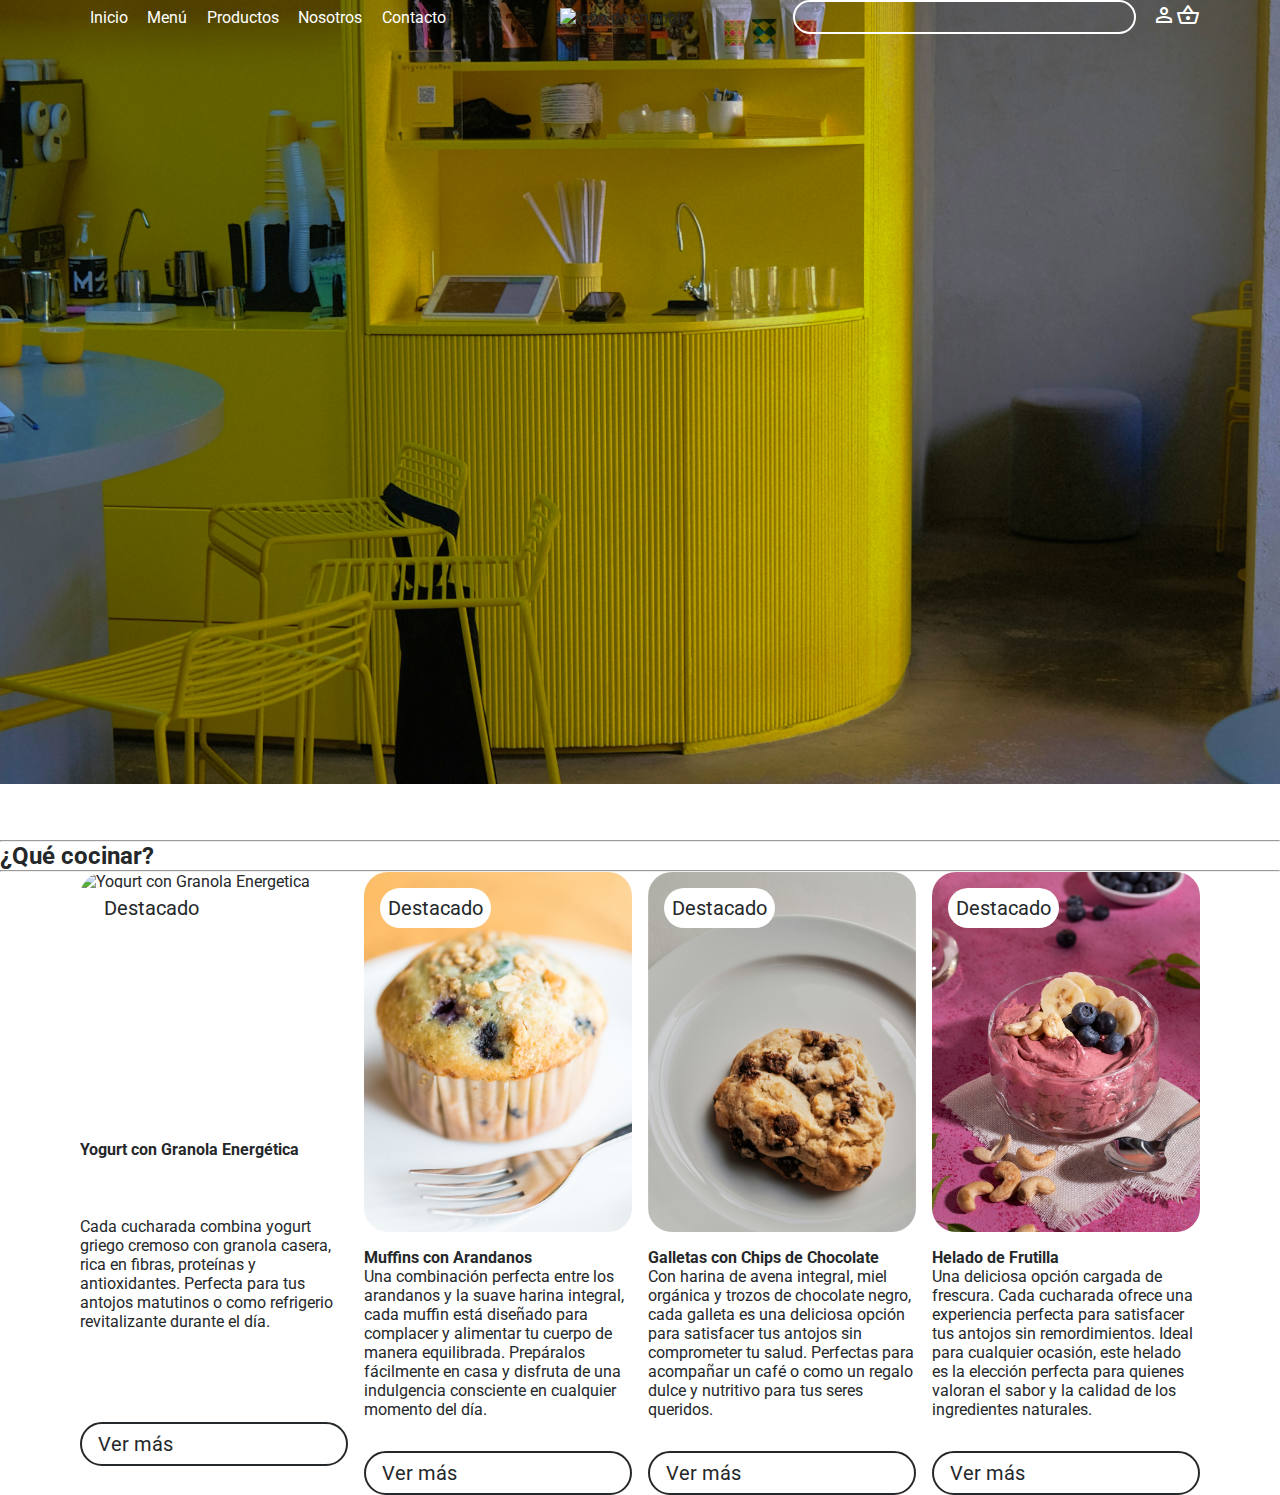
==== index.html @ 55bfe5a2 "Correcciones de ruta" ====
<!DOCTYPE html>
<html lang="en">
    <head>
        <!-- Meta Tags -->
        <meta charset="UTF-8">
        <meta name="viewport" content="width=device-width, initial-scale=1.0">
        <!-- Title -->
        <title>Crumbly</title>
        <!-- Favicon -->
        <link rel="icon" href="aseets/svg/favicon.svg" type="image/png">
        <!-- Stylesheets -->
        <!-- Main CSS -->
        <link rel="stylesheet" href="css/style.css">
        <!-- Boxicons CSS for icons -->
        <link href='https://unpkg.com/boxicons@2.1.4/css/boxicons.min.css' rel='stylesheet'>
        <!-- Google Fonts Preconnect -->
        <link rel="preconnect" href="https://fonts.gstatic.com" crossorigin>
        <!-- Google Fonts -->
        <link rel="stylesheet" href="https://fonts.googleapis.com/css2?family=Material+Symbols+Outlined:opsz,wght,FILL,GRAD@24,300,0,0">
    </head>
<body>
    <!--Contenedor Header-->
    <header class="main__header header--home">
        <div class="header__navbar nav-bar--home">
            <!-- Contenedor de la barra de navegación -->
            <nav class="nav__container header__nav--home">
                <!-- Links del Menú -->
                <ul class="header__nav-list nav-list--header">
                    <li><a href="index.html">Inicio</a></li>
                    <li><a href="html/menubebidas.html">Menú</a></li>
                    <li><a href="html/productos.html">Productos</a></li>
                    <li><a href="html/nosotros.html">Nosotros</a></li>
                    <li><a href="html/contacto.html">Contacto</a></li>
                </ul>
            </nav>
            <!-- Svg - Contenedor del Logo -->
            <div class="header___logo logo--header">
                <img src="/aseets/svg/crumblylogo-postive.svg" alt="logo de crumbly">
            </div>
            <!-- Contenedor del buscador y opciones de usuario -->
            <section class="header__search search--home">
                <!-- Campo de búsqueda -->
                <div class="search-container">
                    <input type="text">
                </div>
                <!-- Contenedor del carrito de compras y perfil de usuario -->
                <div class="header__user-items">
                    <!-- Icono del perfil de usuario -->
                    <div class="header__user-icon">
                        <a href="#"><span class="material-symbols-outlined home">person</span></a>
                    </div>
                    <!-- Icono del carrito de compras -->
                    <div class="header__user-icon">
                        <a href="#"><span class="material-symbols-outlined home">shopping_basket</span></a>
                    </div>
                </div>
            </section>
        </div>
    </header>
    <!-------------------------------------------------------------------------------------------------------->
    <!-- Contenedor Main-->
   
    <main class="section-main">
         <!------------------------Tarjetas de Recetas----------------------->
        <!------------------------Titulo----------------------->
        <div class="title-container-third">
            <hr>
            <h2>¿Qué cocinar?</h2>
            <hr>
        </div>
         <!------------------------Titulo----------------------->
         <section class="content__container area-container-card">
            <!------------------------------Primer Tarjeta------------------------------>
            <div class="card-container">
                <!--Contenedor Imagen y contenido-->
                 <!--Imagen-->
                <div class="card-container__item">
                    <div class="card-item__image">
                        <img src="aseets/imagenes/recipes/cereals-yogurt.png" alt="Yogurt con Granola Energetica" class="card-item__img" >
                        <span class="card-item__label">Destacado</span>
                    </div>
                    <!--Contenido--> 
                    <div class="card-item__content">
                        <h4 class="card-item__title">Yogurt con Granola Energética</h4>
                        <p class="card-item__description">
                            Cada cucharada combina yogurt griego cremoso con granola casera, rica en fibras, proteínas y antioxidantes. Perfecta para tus antojos matutinos o como refrigerio revitalizante durante el día.
                        </p>
                        <!--Boton-->
                        <div class="card-item__button container__button">
                            <a href="#" class="btn btn-secondary">Ver más</a>
                        </div>
                    </div>
                </div>
                <!------------------------------Segunda Tarjeta------------------------------>
                <div class="card-container__item">
                    <!--Contenedor Imagen y contenido-->
                    <!--Imagen-->
                    <div class="card-item__image">
                        <img src="aseets/imagenes/recipes/Blueberry-muffin.png" alt="Muffins de arandanos" class="card-item__img">
                        <span class="card-item__label">Destacado</span>
                    </div>
                    <!--Contenido--> 
                    <div class="card-item__content">
                        <h4 class="card-item__title">Muffins con Arandanos</h4>
                        <p class="card-item__description">
                            Una combinación perfecta entre los arandanos y la suave harina integral, cada muffin está diseñado para complacer y alimentar tu cuerpo de manera equilibrada. Prepáralos fácilmente en casa y disfruta de una indulgencia consciente en cualquier momento del día.
                        </p>
                        <!--Boton-->
                        <div class="card-item__button container__button">
                            <a href="#" class="btn btn-secondary">Ver más</a>
                        </div>
                    </div>
                </div>
                <!------------------------------Tercer Tarjeta------------------------------>
                <div class="card-container__item">
                    <!--Contenedor Imagen y contenido-->
                    <!--Imagen-->
                    <div class="card-item__image">
                        <img src="aseets/imagenes/recipes/cookie.png" alt="Galletas con Chips de Chocolate" class="card-item__img">
                        <span class="card-item__label">Destacado</span>
                    </div>
                    <div class="card-item__content">
                        <h4 class="card-item__title">Galletas con Chips de Chocolate</h4>
                        <p class="card-item__description">
                            Con harina de avena integral, miel orgánica y trozos de chocolate negro, cada galleta es una deliciosa opción para satisfacer tus antojos sin comprometer tu salud. Perfectas para acompañar un café o como un regalo dulce y nutritivo para tus seres queridos.
                        </p>
                        <!--Boton-->
                        <div class="card-item__button container__button">
                            <a href="#" class="btn btn-secondary">Ver más</a>
                        </div>
                    </div>
                </div>
                <!------------------------------Cuarta Tarjeta------------------------------>
                <div class="card-container__item">
                    <!--Contenedor Imagen y contenido-->
                    <!--Imagen-->
                    <div class="card-item__image">
                        <img src="aseets/imagenes/recipes/ice-cream-blueberries.png" alt="Helado de frutos Rojos" class="card-item__img">
                        <span class="card-item__label">Destacado</span>
                    </div>
                    <div class="card-item__content">
                        <h4 class="card-item__title">Helado de Frutilla</h4>
                        <p class="card-item__description">
                            Una deliciosa opción cargada de frescura. Cada cucharada ofrece una experiencia perfecta para satisfacer tus antojos sin remordimientos. Ideal para cualquier ocasión, este helado es la elección perfecta para quienes valoran el sabor y la calidad de los ingredientes naturales.
                        </p>
                        <!--Boton-->
                        <div class="card-item__button container__button">
                            <a href="#" class="btn btn-secondary">Ver más</a>
                        </div>
                    </div>
                </div>
            </div>
        </section>
    </main>
</body>
</html>
---- css/style.css ----
@charset "UTF-8";
/*Importacion de variables*/
/*-------------------Variables-------------*/
/*---Colores---*/
/* Gris claro */
/* Gris oscuro */
/*Tipografias*/
/*---Font Family---*/
@import url("https://fonts.googleapis.com/css2?family=Orelega+One&family=Roboto:ital,wght@0,100;0,300;0,400;0,500;0,700;0,900;1,100;1,300;1,400;1,500;1,700;1,900&display=swap");
/*Tamaño de fuentes*/
/*Font Size*/
/*Reset basico*/
@import url("https://fonts.googleapis.com/css2?family=Orelega+One&family=Roboto:ital,wght@0,100;0,300;0,400;0,500;0,700;0,900;1,100;1,300;1,400;1,500;1,700;1,900&display=swap");
@import url("https://fonts.googleapis.com/css2?family=Orelega+One&family=Roboto:ital,wght@0,100;0,300;0,400;0,500;0,700;0,900;1,100;1,300;1,400;1,500;1,700;1,900&display=swap");
@import url("https://fonts.googleapis.com/css2?family=Orelega+One&family=Roboto:ital,wght@0,100;0,300;0,400;0,500;0,700;0,900;1,100;1,300;1,400;1,500;1,700;1,900&display=swap");
* {
  margin: 0px;
  padding: 0px;
  color: #25282A;
  font-family: "Roboto", sans-serif;
}

a {
  text-decoration: none;
}

/*-------------------Variables-------------*/
/*---Colores---*/
/* Gris claro */
/* Gris oscuro */
/*Tipografias*/
/*---Font Family---*/
/*Tamaño de fuentes*/
/*Font Size*/
/*-------------------Variables-------------*/
/*---Colores---*/
/* Gris claro */
/* Gris oscuro */
/*Tipografias*/
/*---Font Family---*/
/*Tamaño de fuentes*/
/*Font Size*/
/*Contenedor Header estándar*/
.main__header {
  display: flex;
  align-items: flex-start;
  justify-content: space-between;
  box-sizing: border-box;
  overflow: hidden;
  width: 100%;
  padding: 0 80px;
  /*Barra de navegación*/
}
.main__header .header__navbar {
  display: flex;
  justify-content: space-between;
  width: 100%;
  align-items: center;
}
.main__header .header__navbar .nav__container {
  display: flex;
  flex-grow: 1;
  /*Links del Menú */
}
.main__header .header__navbar .nav__container .header__nav-list {
  display: flex;
  flex-direction: row;
  flex-grow: 1;
  justify-content: space-between;
  /*lista desordenada*/
}
.main__header .header__navbar .nav__container .header__nav-list li {
  list-style: none;
  flex-grow: 1;
  text-align: center;
  /*links*/
}
.main__header .header__navbar .nav__container .header__nav-list li a {
  width: 100%;
}
.main__header .header___logo {
  display: flex;
  justify-content: center;
  flex-grow: 1;
  width: 240px;
}
.main__header .header__search {
  display: flex;
  flex-direction: row;
  align-items: center;
  flex-grow: 1;
  gap: 16px;
}
.main__header .header__search .search-container {
  display: flex;
  flex-grow: 1;
}
.main__header .header__search .search-container input {
  width: 100%;
  height: 34px;
  border: 2px solid #25282A;
  background-color: transparent;
  border-radius: 100px;
  padding: 0 32px;
  box-sizing: border-box;
}
.main__header .header__search .header__user-items {
  display: flex;
  flex-direction: row;
}

.header--home {
  background-image: url(../../aseets/imagenes/home/background.png);
  flex-direction: column;
  justify-content: flex-start;
  background-size: cover;
  background-position: center;
  height: 784px;
  margin-bottom: 56px;
}
.header--home .nav-bar--home .nav-list--header a {
  color: #fff;
}
.header--home .header__search .search-container input {
  border: 2px solid #fff;
}
.header--home .header__search .header__user-items span {
  color: #fff;
}

.main___container {
  display: flex;
  flex-direction: column;
  gap: 56px;
}

.content__container {
  padding: 0 80px;
  display: flex;
  flex-direction: column;
  gap: 32px;
}

.title__container .title__text {
  font-family: "Orelega One", serif;
  font-size: 4.5rem;
  font-weight: 400;
  letter-spacing: -2px;
  text-align: center;
  line-height: 90%;
  margin-top: 56px;
}

.info__container {
  display: flex;
  flex-direction: row;
  justify-content: space-between;
  gap: 24px;
}
.info__container .item__container {
  flex: 1;
  max-width: 50%;
}
.info__container .item__container--primary img {
  width: 100%;
  height: 504px;
  border-radius: 32px;
  object-fit: cover;
}
.info__container .item__container--secondary {
  display: flex;
  flex-direction: column;
  justify-content: start;
  gap: 32px;
  padding-top: 32px;
}
.info__container .item__container--secondary p {
  line-height: 150%;
}

.grid--container {
  display: grid;
  grid-template-columns: repeat(3, 1fr);
  gap: 16px;
}
.grid--container .grid-container__item, .grid--container .grid-container__item .grid-container__image {
  width: 100%;
  height: 340px;
}
.grid--container .grid-container__item .grid-container__image {
  object-fit: cover;
  border-radius: 32px;
}

/*-------------------Variables-------------*/
/*---Colores---*/
/* Gris claro */
/* Gris oscuro */
/*Tipografias*/
/*---Font Family---*/
/*Tamaño de fuentes*/
/*Font Size*/
/*Contenedor Header*/
.banner__container {
  display: inline;
  width: 100%;
  background-color: #fff;
  padding: 24px 0;
  overflow: hidden;
  white-space: nowrap;
  margin-top: 32px;
}
.banner__container .text {
  display: inline-block;
  animation: scroll-text 10s linear infinite;
  text-transform: uppercase;
}
@keyframes scroll-text {
  0% {
    transform: translateX(0%);
  }
  100% {
    transform: translateX(-100%);
  }
}

.area-container-card {
  display: flex;
  flex-direction: column;
}
.area-container-card .card-container {
  display: flex;
  width: 100%;
  justify-content: space-between;
  gap: 16px;
  width: 100%;
  overflow: hidden;
  box-sizing: content-box;
}
.area-container-card .card-container .card-container__item {
  display: flex;
  flex-direction: column;
  flex: 1;
  justify-content: space-between;
  gap: 16px;
  width: 100%;
  height: auto;
  overflow: hidden;
}
.area-container-card .card-container .card-container__item .card-item__image {
  position: relative;
  display: flex;
  height: 360px;
}
.area-container-card .card-container .card-container__item .card-item__image .card-item__img {
  border-radius: 24px;
  width: 100%;
  height: 100%;
  object-fit: cover;
  display: block;
}
.area-container-card .card-container .card-container__item .card-item__image .card-item__label {
  position: absolute;
  top: 16px;
  left: 16px;
  background-color: #fff;
  color: #25282A;
  padding: 8px;
  border-radius: 50px;
  font-size: 1.25rem;
  font-weight: 400;
}
.area-container-card .card-container .card-container__item .card-item__content {
  display: flex;
  flex-direction: column;
  justify-content: space-around;
  overflow: hidden;
  width: 100%;
  height: 100%;
}

.container__button {
  display: flex;
  flex-direction: column;
  justify-content: start;
  gap: 32px;
  padding-top: 32px;
}
.container__button .btn {
  display: inline-flex;
  width: auto;
  align-items: center;
  justify-content: space-between;
  box-sizing: border-box;
  padding: 8px 16px;
  background-color: transparent;
  border: 2px solid #25282A;
  border-radius: 50px;
  font-size: 1.25rem;
  cursor: pointer;
  text-align: center;
}

/*# sourceMappingURL=style.css.map */
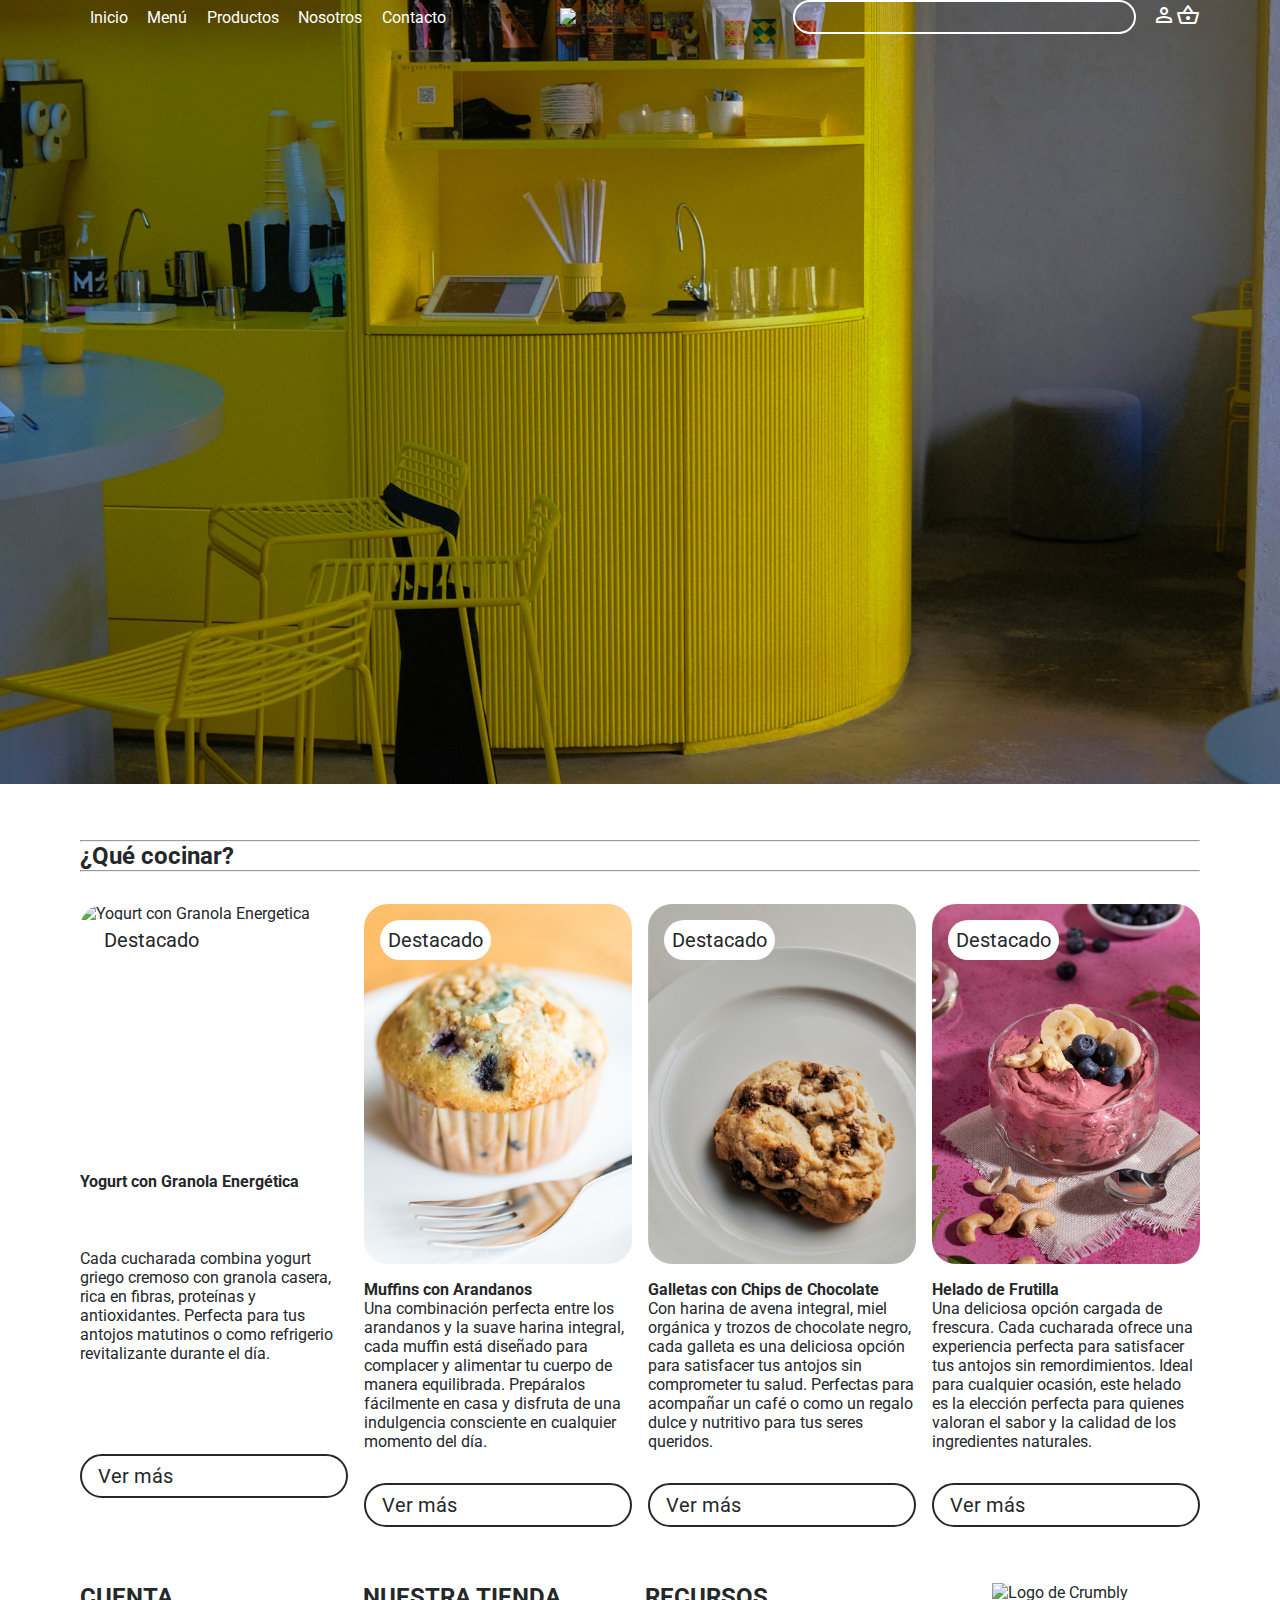
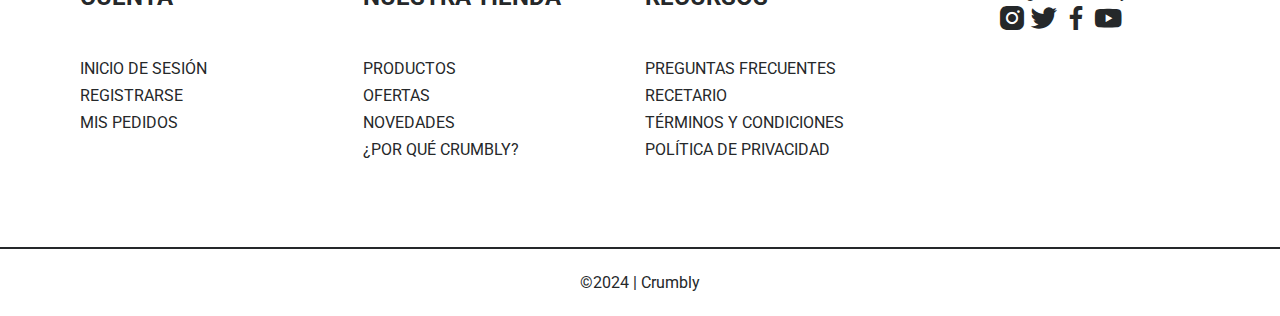
==== commit a99fd35b: "Se integro el footer y header en los archivos html" ====
--- a/index.html
+++ b/index.html
@@ -58,18 +58,16 @@
         </div>
     </header>
     <!-------------------------------------------------------------------------------------------------------->
-    <!-- Contenedor Main-->
-   
-    <main class="section-main">
+    <!-------------------------- Contenedor Main------------------------>
+    <main class="main___container">
          <!------------------------Tarjetas de Recetas----------------------->
-        <!------------------------Titulo----------------------->
-        <div class="title-container-third">
+         <section class="content__container area-container-card">
+            <!---Titulo---->
+        <div class="title__container">
             <hr>
             <h2>¿Qué cocinar?</h2>
             <hr>
         </div>
-         <!------------------------Titulo----------------------->
-         <section class="content__container area-container-card">
             <!------------------------------Primer Tarjeta------------------------------>
             <div class="card-container">
                 <!--Contenedor Imagen y contenido-->
@@ -152,5 +150,64 @@
             </div>
         </section>
     </main>
+    <!-------------------------------------------------------------------------------------------------------->
+    <!-------------------------- Contenedor Footer------------------------>
+    <footer class="footer">
+        <!-- Sección Primaria del Footer -->
+        <div class="footer__primary">
+            <!-- Enlaces del Footer -->
+            <div class="footer__links">
+                <!-- Enlaces de la Cuenta -->
+                <div class="footer__link-item">
+                    <h3 class="footer__title">Cuenta</h3>
+                    <ul class="footer__list">
+                        <li class="footer__list-item"><a class="footer__link" href="#">Inicio de sesión</a></li>
+                        <li class="footer__list-item"><a class="footer__link" href="#">Registrarse</a></li>
+                        <li class="footer__list-item"><a class="footer__link" href="#">Mis pedidos</a></li>
+                    </ul>
+                </div>
+                <!-- Enlaces de Nuestra Tienda -->
+                <div class="footer__link-item">
+                    <h3 class="footer__title">Nuestra tienda</h3>
+                    <ul class="footer__list">
+                        <li class="footer__list-item"><a class="footer__link" href="#">Productos</a></li>
+                        <li class="footer__list-item"><a class="footer__link" href="#">Ofertas</a></li>
+                        <li class="footer__list-item"><a class="footer__link" href="#">Novedades</a></li>
+                        <li class="footer__list-item"><a class="footer__link" href="#">¿Por qué Crumbly?</a></li>
+                    </ul>
+                </div>
+                <!-- Enlaces de Recursos -->
+                <div class="footer__link-item">
+                    <h3 class="footer__title">Recursos</h3>
+                    <ul class="footer__list">
+                        <li class="footer__list-item"><a class="footer__link" href="#">Preguntas frecuentes</a></li>
+                        <li class="footer__list-item"><a class="footer__link" href="#">Recetario</a></li>
+                        <li class="footer__list-item"><a class="footer__link" href="#">Términos y Condiciones</a></li>
+                        <li class="footer__list-item"><a class="footer__link" href="#">Política de privacidad</a></li>
+                    </ul>
+                </div>
+            </div>
+            <!-- Redes Sociales del Footer -->
+            <div class="footer__social">
+                <!-- Logo del Footer -->
+                <div class="footer__logo">
+                    <img src="aseets/svg/crumblylogo.svg" alt="Logo de Crumbly">
+                </div>
+                <!-- Iconos de Redes Sociales -->
+                <div class="footer__social-items">
+                    <ul class="footer__social-list">
+                        <li class="footer__social-list-item"><a class="footer__social-link" href="#"><i class='bx bxl-instagram-alt'></i></a></li>
+                        <li class="footer__social-list-item"><a class="footer__social-link" href="#"><i class='bx bxl-twitter'></i></a></li>
+                        <li class="footer__social-list-item"><a class="footer__social-link" href="#"><i class='bx bxl-facebook'></i></a></li>
+                        <li class="footer__social-list-item"><a class="footer__social-link" href="#"><i class='bx bxl-youtube'></i></a></li>
+                    </ul>
+                </div>
+            </div>
+        </div>
+        <!-- Sección Secundaria del Footer -->
+        <div class="footer__secondary">
+            <p>©2024 | Crumbly</p>
+        </div>
+    </footer>
 </body>
 </html>--- a/css/style.css
+++ b/css/style.css
@@ -110,7 +110,7 @@
 }
 
 .header--home {
-  background-image: url(../../aseets/imagenes/home/background.png);
+  background-image: url(../aseets/imagenes/home/background.png);
   flex-direction: column;
   justify-content: flex-start;
   background-size: cover;
@@ -190,6 +190,67 @@
 .grid--container .grid-container__item .grid-container__image {
   object-fit: cover;
   border-radius: 32px;
+}
+
+.footer {
+  display: flex;
+  flex-direction: column;
+  padding-top: 56px;
+  width: 100%;
+}
+.footer .footer__primary {
+  display: flex;
+  padding: 0 80px;
+  justify-content: space-between;
+  height: 100%;
+  margin-bottom: 80px;
+}
+.footer .footer__primary .footer__links {
+  display: flex;
+  justify-content: space-between;
+  gap: 8px;
+  width: 75%;
+  text-transform: uppercase;
+}
+.footer .footer__primary .footer__links .footer__link-item {
+  width: 100%;
+}
+.footer .footer__primary .footer__links .footer__link-item .footer__title {
+  text-transform: uppercase;
+  font-size: 1.5rem;
+  margin-bottom: 48px;
+}
+.footer .footer__primary .footer__links .footer__link-item .footer__list .footer__list-item {
+  margin: 8px 0;
+  list-style: none;
+  width: 100%;
+}
+.footer .footer__primary .footer__links .footer__link-item .footer__list .footer__list-item .footer__link {
+  width: 100%;
+}
+.footer .footer__primary .footer__social {
+  display: flex;
+  flex-direction: column;
+  align-items: center;
+  width: 25%;
+}
+.footer .footer__primary .footer__social .footer__social-items .footer__social-list {
+  display: flex;
+}
+.footer .footer__primary .footer__social .footer__social-items .footer__social-list .footer__social-list-item {
+  list-style: none;
+  width: 100%;
+}
+.footer .footer__primary .footer__social .footer__social-items .footer__social-list .footer__social-list-item .footer__social-link {
+  width: 100%;
+}
+.footer .footer__primary .footer__social .footer__social-items .footer__social-list .footer__social-list-item i {
+  font-size: 32px;
+}
+.footer .footer__secondary {
+  text-align: center;
+  border-top: 2px solid #25282A;
+  padding: 24px 0;
 }
 
 /*-------------------Variables-------------*/
@@ -279,6 +340,60 @@
   height: 100%;
 }
 
+.wrap__container {
+  display: flex;
+  flex-wrap: wrap;
+  justify-content: space-between;
+  gap: 16px;
+  overflow: hidden;
+  box-sizing: content-box;
+}
+.wrap__container .item__wrap {
+  display: flex;
+  flex-direction: column;
+  flex: 1;
+  justify-content: space-between;
+  gap: 16px;
+  width: 100%;
+  height: auto;
+  overflow: hidden;
+}
+.wrap__container .item__wrap .wrap-item__image {
+  position: relative;
+  display: inline-block;
+  height: 360px;
+}
+.wrap__container .item__wrap .wrap-item__image .wrap-item__img {
+  width: 100%;
+  height: 100%;
+  border-radius: 32px;
+  object-fit: cover;
+}
+.wrap__container .item__wrap .wrap-item__content {
+  display: flex;
+  flex-direction: column;
+  justify-content: flex-end;
+  box-sizing: border-box;
+  position: absolute;
+  width: 100%;
+  height: 100%;
+  padding: 32px;
+  border-radius: 24px;
+  top: 0;
+  left: 0;
+  background: linear-gradient(to top, rgba(10, 10, 10, 0.973), rgba(102, 102, 102, 0));
+}
+.wrap__container .item__wrap .wrap-item__content .wrap-item__title {
+  color: #fff;
+  font-size: 1.25rem;
+}
+.wrap__container .item__wrap .wrap-item__content .wrap-item__description {
+  margin-top: 16px;
+  font-size: 0.875rem;
+  color: #fff;
+  line-height: 120%;
+}
+
 .container__button {
   display: flex;
   flex-direction: column;
@@ -301,4 +416,9 @@
   text-align: center;
 }
 
+.title-container__secondary h2 {
+  font-size: 4rem;
+  text-align: center;
+}
+
 /*# sourceMappingURL=style.css.map */
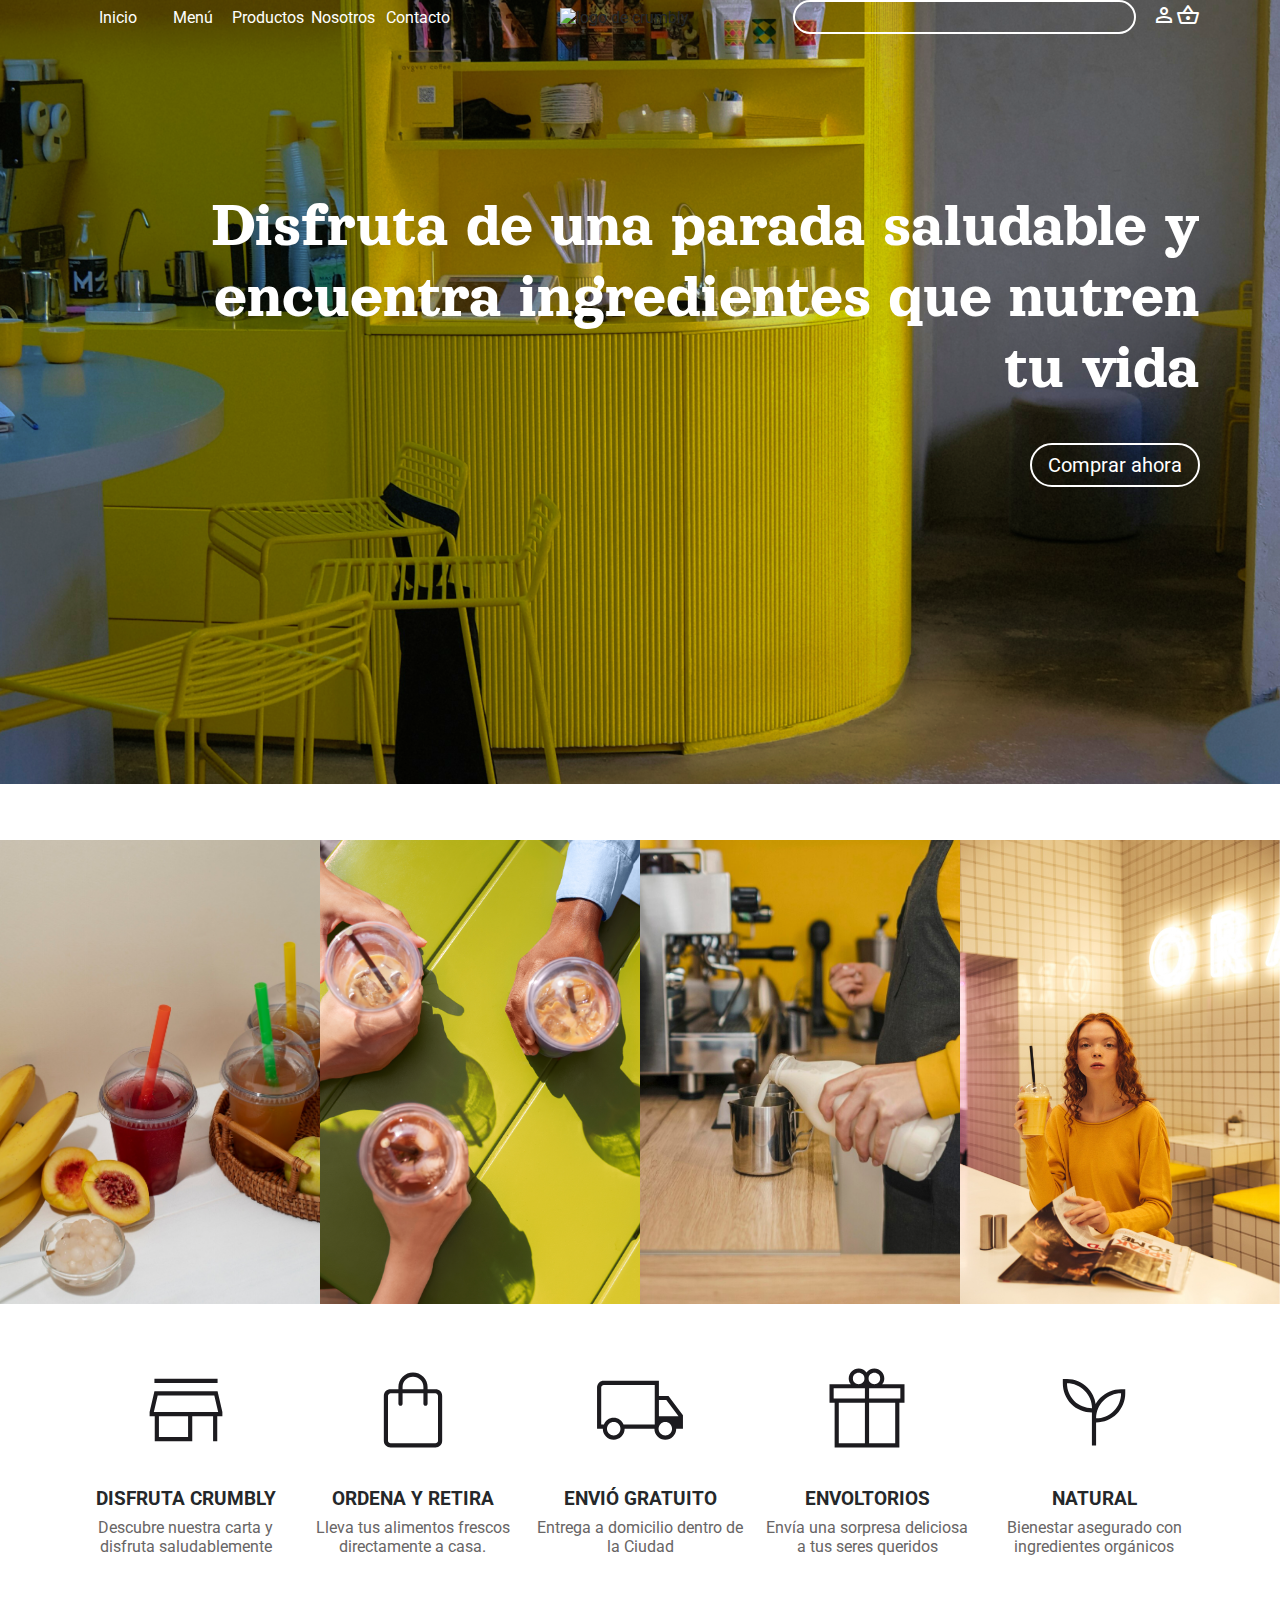
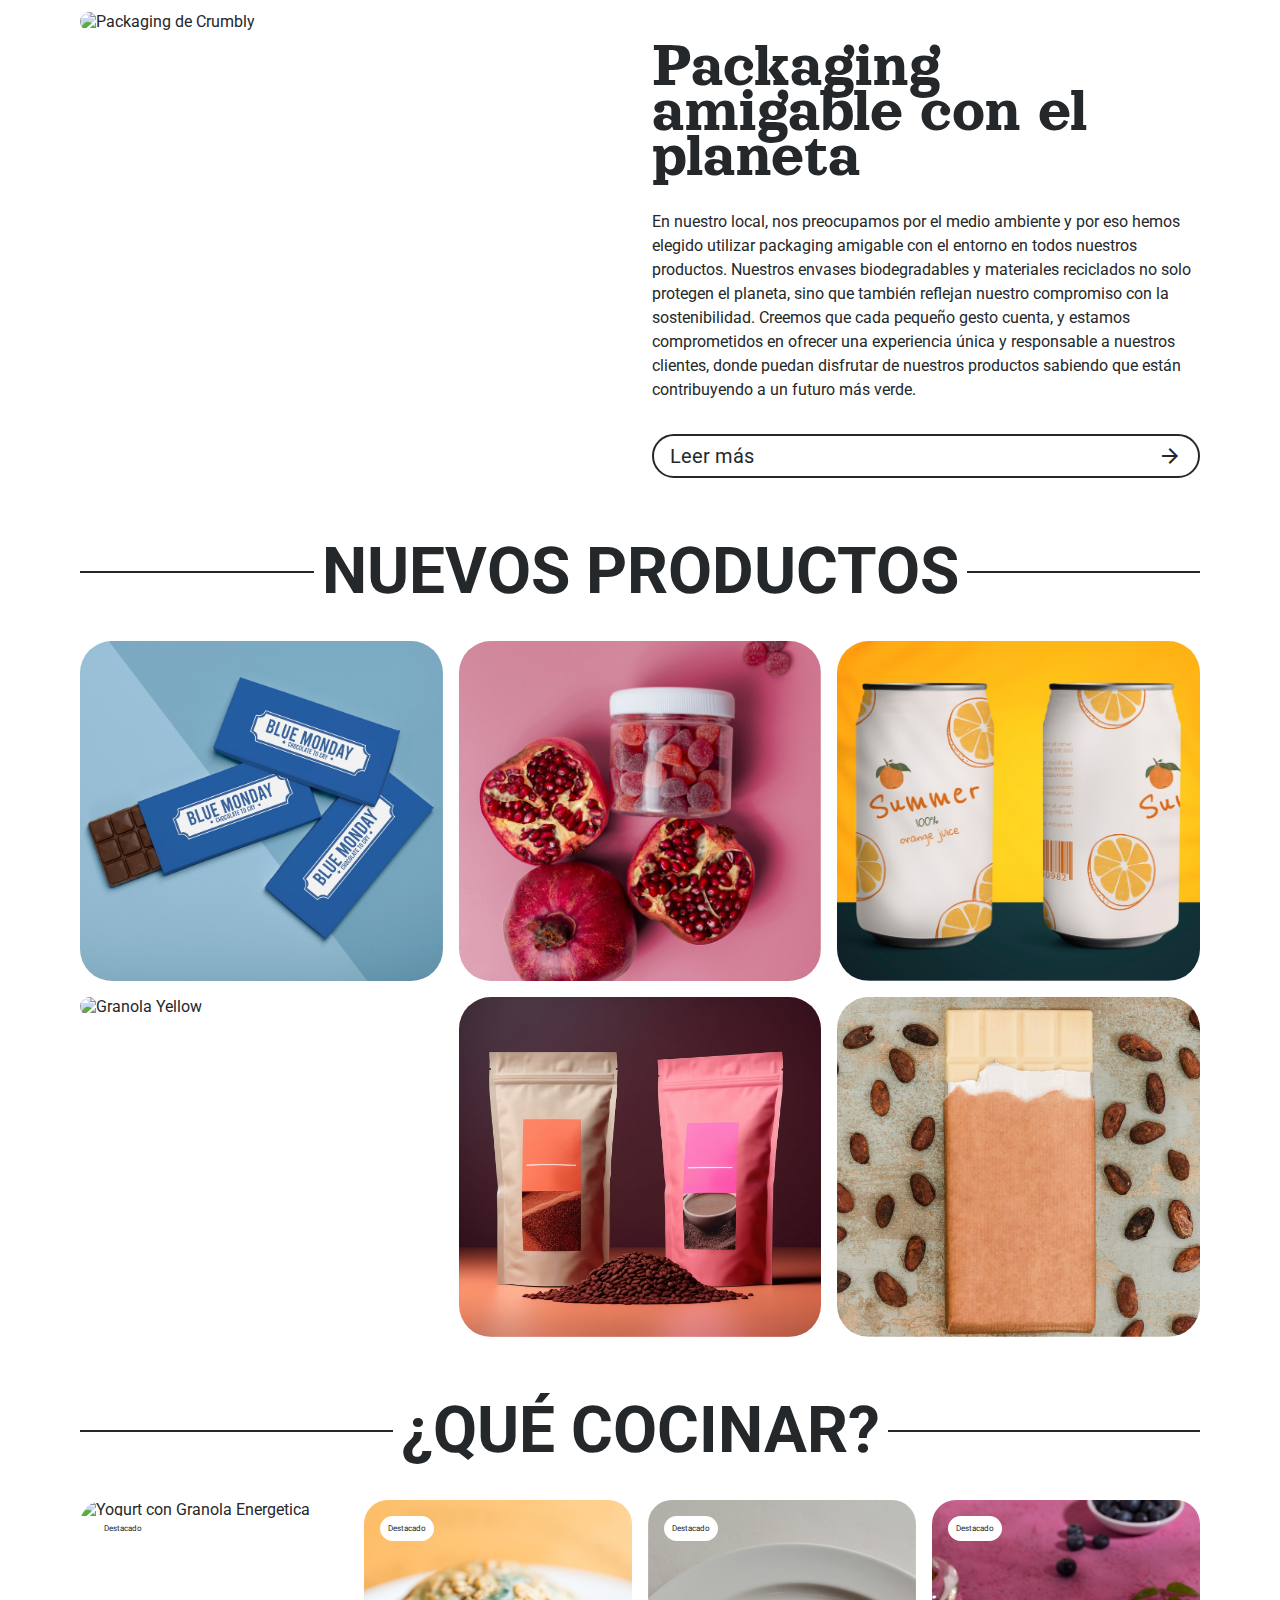
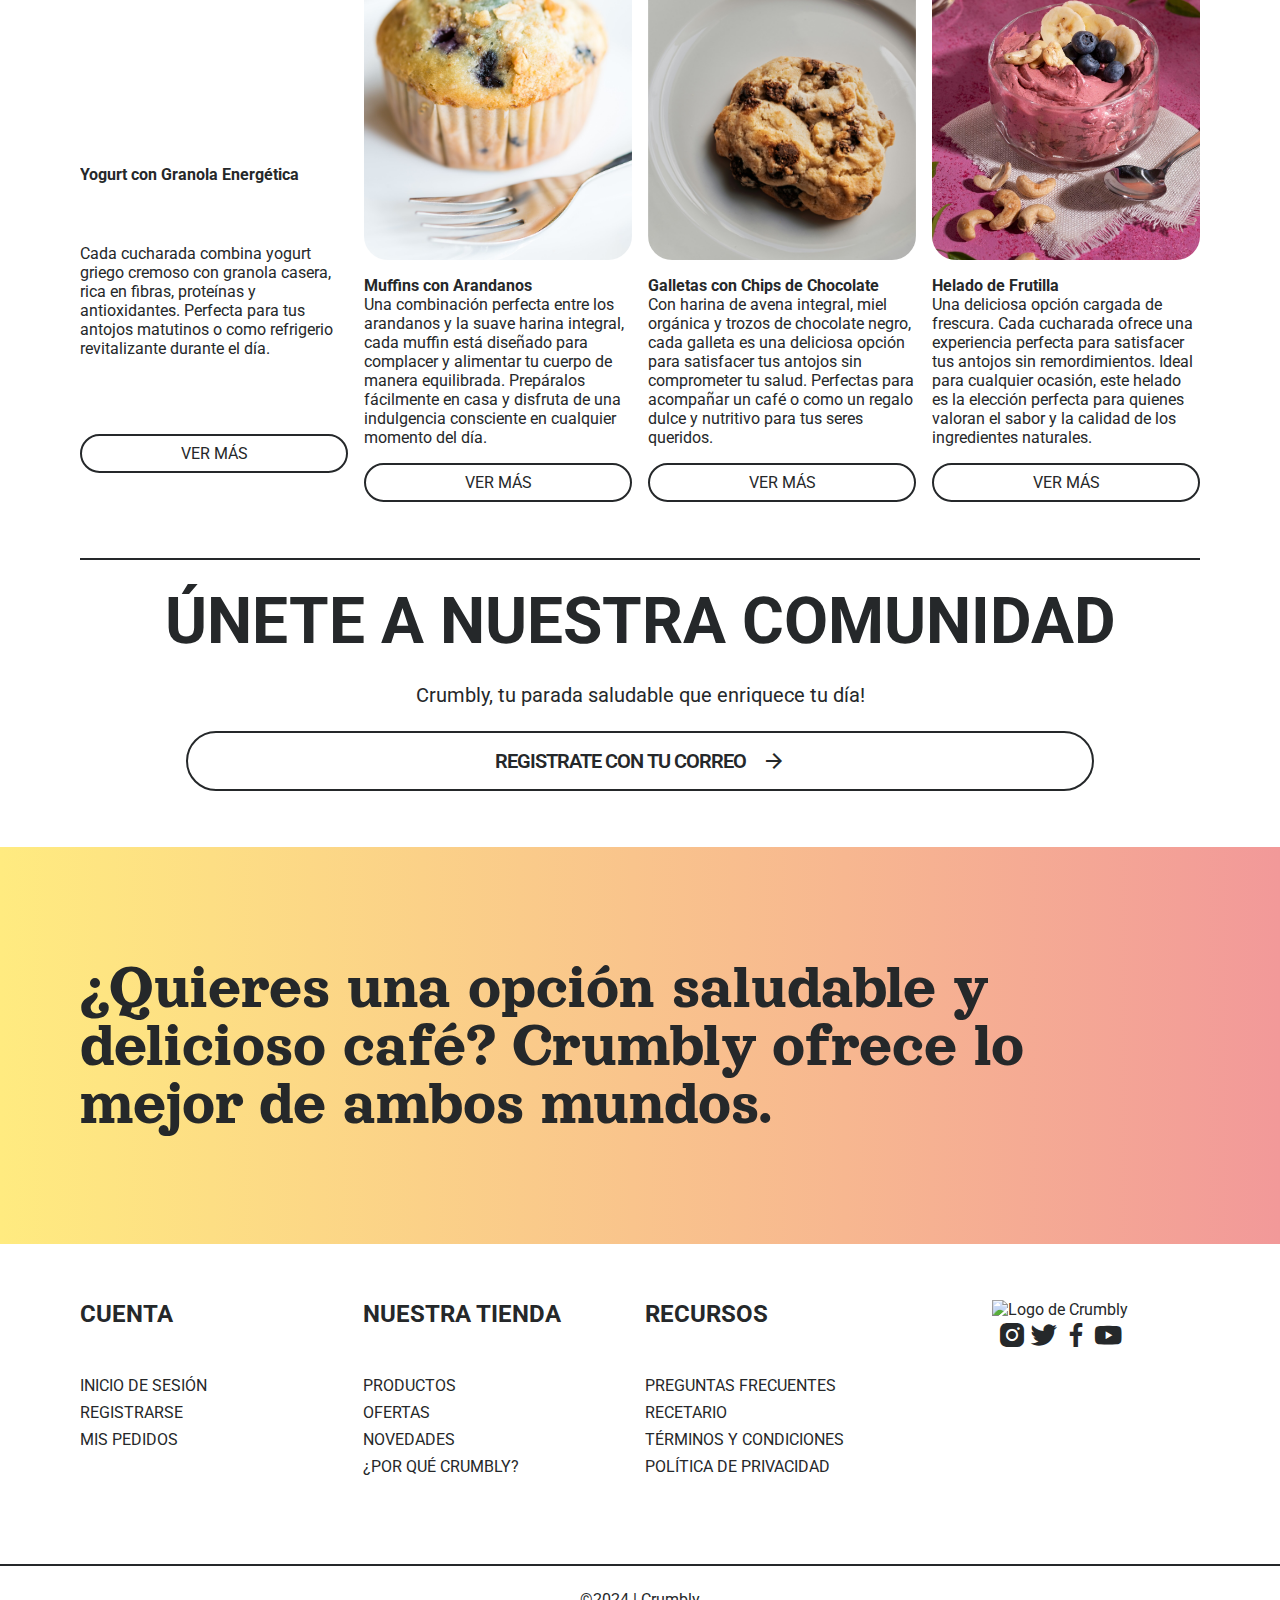
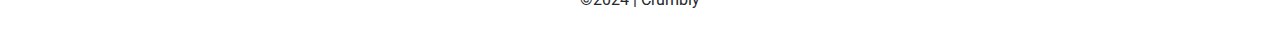
==== commit 886a1759: "Se crearon modificaciones en los archivos .html y se añadieron los archivos _register, _container-in" ====
--- a/index.html
+++ b/index.html
@@ -19,22 +19,23 @@
         <link rel="stylesheet" href="https://fonts.googleapis.com/css2?family=Material+Symbols+Outlined:opsz,wght,FILL,GRAD@24,300,0,0">
     </head>
 <body>
+    
     <!--Contenedor Header-->
     <header class="main__header header--home">
         <div class="header__navbar nav-bar--home">
             <!-- Contenedor de la barra de navegación -->
             <nav class="nav__container header__nav--home">
                 <!-- Links del Menú -->
-                <ul class="header__nav-list nav-list--header">
-                    <li><a href="index.html">Inicio</a></li>
-                    <li><a href="html/menubebidas.html">Menú</a></li>
-                    <li><a href="html/productos.html">Productos</a></li>
-                    <li><a href="html/nosotros.html">Nosotros</a></li>
-                    <li><a href="html/contacto.html">Contacto</a></li>
+                <ul class="header__nav-list nav-list--home">
+                    <li class="header__nav-list-item"><a class="header__nav-link nav-link--home" href="index.html">Inicio</a></li>
+                    <li class="header__nav-list-item"><a class="header__nav-link nav-link--home" href="html/menubebidas.html">Menú</a></li>
+                    <li class="header__nav-list-item"><a class="header__nav-link nav-link--home" href="html/productos.html">Productos</a></li>
+                    <li class="header__nav-list-item"><a class="header__nav-link nav-link--home" href="html/nosotros.html">Nosotros</a></li>
+                    <li class="header__nav-list-item"><a class="header__nav-link nav-link--home" href="html/contacto.html">Contacto</a></li>
                 </ul>
             </nav>
             <!-- Svg - Contenedor del Logo -->
-            <div class="header___logo logo--header">
+            <div class="header__logo logo--header">
                 <img src="/aseets/svg/crumblylogo-postive.svg" alt="logo de crumbly">
             </div>
             <!-- Contenedor del buscador y opciones de usuario -->
@@ -56,19 +57,136 @@
                 </div>
             </section>
         </div>
+        <!-- Contenedor de Título Principal -->
+        <div class="title-primary">
+            <h1 class="title-primary__heading">
+                Disfruta de una parada saludable y encuentra ingredientes que nutren tu vida
+            </h1>
+             <!--Contenedor Button-->
+             <div class="container__button">
+                <a href="#" class="btn btn--2">Comprar ahora</a>
+            </div>
+        </div>
     </header>
     <!-------------------------------------------------------------------------------------------------------->
     <!-------------------------- Contenedor Main------------------------>
     <main class="main___container">
-         <!------------------------Tarjetas de Recetas----------------------->
+     <!-------------------------- Banner Galeria de Imagenes------------------------>
+        <section class="banner-group">
+            <!--Primer Imagen-->
+            <div class="banner-group__item">
+                <img class="banner-group__image" src="aseets/imagenes/home/juice-fruit.png" alt="Jugo de frutas">
+            </div>
+            <!--Segunda Imagen-->
+            <div class="banner-group__item">
+                <img class="banner-group__image" src="aseets/imagenes/home/coffee-with-friends.png" alt="Amigos compartiendo cafe helado">
+            </div>
+            <!--Tercer Imagen-->
+            <div class="banner-group__item">
+                <img class="banner-group__image" src="aseets/imagenes/home/coffee-milk.png" alt="Barista preparando cafe con leche">
+            </div>
+            <!--Cuarta Imagen-->
+            <div class="banner-group__item">
+                <img class="banner-group__image" src="aseets/imagenes/home/woman-somothies.png" alt="Mujer tomando Smothies">
+            </div>
+        </section>
+        <!------------------------Contenedor de Servicios----------------------->
+        <!-- Sección de Servicios -->
+        <section class="container__services">
+            <!-- Elemento de Servicio Individual -->
+            <div class="services__item">
+                <!-- Imagen del Servicio -->
+                <img class="services__image" src="/aseets/svg/services/store.svg" alt="Tienda">
+                <!-- Título del Servicio -->
+                <h3 class="services__title">Disfruta Crumbly</h3>
+                <!-- Descripción del Servicio -->
+                <p class="services__description">Descubre nuestra carta y disfruta saludablemente</p>
+            </div>
+            <!-- Elemento de Servicio Individual -->
+            <div class="services__item">
+                <img class="services__image" src="aseets/svg/services/shopping_bag.svg" alt="Ordena y retira">
+                <h3 class="services__title">Ordena y retira</h3>
+                <p class="services__description">Lleva tus alimentos frescos directamente a casa.</p>
+            </div>
+            <!-- Elemento de Servicio Individual -->
+            <div class="services__item">
+                <img class="services__image" src="aseets/svg/services/local_shipping.svg" alt="Envió Gratuito">
+                <h3 class="services__title">Envió Gratuito</h3>
+                <p class="services__description">Entrega a domicilio dentro de la Ciudad</p>
+            </div>
+            <!-- Elemento de Servicio Individual -->
+            <div class="services__item">
+                <img class="services__image" src="aseets/svg/services/featured_seasonal_and_gifts.svg" alt="Envoltorios">
+                <h3 class="services__title">Envoltorios</h3>
+                <p class="services__description">Envía una sorpresa deliciosa a tus seres queridos</p>
+            </div>
+            <!-- Elemento de Servicio Individual -->
+            <div class="services__item">
+                <img class="services__image" src="aseets/svg/services/psychiatry.svg" alt="Natural">
+                <h3 class="services__title">Natural</h3>
+                <p class="services__description">Bienestar asegurado con ingredientes orgánicos</p>
+            </div>
+        </section>
+
+        <!------------------------Contenedor de Información----------------------->
+        <section class="content__container content">
+            <!-- Contenedor de Información -->
+            <div class="content__info">
+                <!-- Contenido Primario -->
+                <div class="content__primary">
+                    <img class="content__image" src="aseets/imagenes/home/packaging02.jpg" alt="Packaging de Crumbly">
+                </div>
+                <!-- Contenido Secundario -->
+                <div class="content__secondary">
+                    <h2 class="content__title">
+                        Packaging amigable con el planeta
+                    </h2>
+                    <p class="content__text">En nuestro local, nos preocupamos por el medio ambiente y por eso hemos elegido utilizar packaging amigable con el entorno en todos nuestros productos. Nuestros envases biodegradables y materiales reciclados no solo protegen el planeta, sino que también reflejan nuestro compromiso con la sostenibilidad. Creemos que cada pequeño gesto cuenta, y estamos comprometidos en ofrecer una experiencia única y responsable a nuestros clientes, donde puedan disfrutar de nuestros productos sabiendo que están contribuyendo a un futuro más verde.</p>
+                    <!--Contenedor de Buttons-->
+                    <div class="container__button">
+                        <a href="#" class="btn btn--1">Leer más<span class="material-symbols-outlined">arrow_forward</span></a>
+                    </div>
+                </div>
+            </div>
+        </section>
+        <!------------------------Contenedor Grilla Nuevos Productos----------------------->
+        <section class="content__container ">
+            <div class="title-container__third">
+                <hr class="title-container__line">
+                <h2 class="title-container__title">Nuevos Productos</h2>
+                <hr class="title-container__line">
+            </div>
+            <div class="grid__container">
+                <div class="grid-container__item">
+                    <img src="../aseets/imagenes/home/blue-chocolatte.png" alt="Chocolate negro amargo, marca Blue" class="grid-container__image">
+                </div> 
+                <div class="grid-container__item">
+                    <img src="../aseets/imagenes/home/protein-gummies.png" alt="Gomitas Proteicas" class="grid-container__image">
+                </div>  
+                <div class="grid-container__item">
+                    <img src="../aseets/imagenes/home/soda-tropical.png" alt="Soda tropical sabor naranja, baja en calorias" class="grid-container__image">
+                </div>  
+                <div class="grid-container__item">
+                    <img src="../aseets/imagenes/home/packaging-cereal.jpg" alt="Granola Yellow" class="grid-container__image">
+                </div>  
+                <div class="grid-container__item">
+                    <img src="../aseets/imagenes/home/coffee-beans.png" alt="Cafe Organico" class="grid-container__image">
+                </div>  
+                <div class="grid-container__item">
+                    <img src="../aseets/imagenes/home/white-chocolate.png" alt="Chocolate Blanco" class="grid-container__image">
+                </div> 
+            </div>       
+        </section>
+
+        <!------------------------Tarjetas de Recetas----------------------->
          <section class="content__container area-container-card">
             <!---Titulo---->
-        <div class="title__container">
-            <hr>
-            <h2>¿Qué cocinar?</h2>
-            <hr>
-        </div>
-            <!------------------------------Primer Tarjeta------------------------------>
+            <div class="title-container__third">
+                <hr class="title-container__line">
+                <h2 class="title-container__title">¿Qué cocinar?</h2>
+                <hr class="title-container__line">
+            </div>
+            <!----Primer Tarjeta---->
             <div class="card-container">
                 <!--Contenedor Imagen y contenido-->
                  <!--Imagen-->
@@ -84,12 +202,13 @@
                             Cada cucharada combina yogurt griego cremoso con granola casera, rica en fibras, proteínas y antioxidantes. Perfecta para tus antojos matutinos o como refrigerio revitalizante durante el día.
                         </p>
                         <!--Boton-->
-                        <div class="card-item__button container__button">
-                            <a href="#" class="btn btn-secondary">Ver más</a>
+                        <!--Contenedor Button-->
+                        <div class="container__button container__button--secondary">
+                            <a href="#" class="btn btn--3">Ver más</a>
                         </div>
                     </div>
                 </div>
-                <!------------------------------Segunda Tarjeta------------------------------>
+                <!----Segunda Tarjeta---->
                 <div class="card-container__item">
                     <!--Contenedor Imagen y contenido-->
                     <!--Imagen-->
@@ -103,13 +222,13 @@
                         <p class="card-item__description">
                             Una combinación perfecta entre los arandanos y la suave harina integral, cada muffin está diseñado para complacer y alimentar tu cuerpo de manera equilibrada. Prepáralos fácilmente en casa y disfruta de una indulgencia consciente en cualquier momento del día.
                         </p>
-                        <!--Boton-->
-                        <div class="card-item__button container__button">
-                            <a href="#" class="btn btn-secondary">Ver más</a>
+                         <!--Contenedor Button-->
+                         <div class="container__button container__button--secondary">
+                            <a href="#" class="btn btn--3">Ver más</a>
                         </div>
                     </div>
                 </div>
-                <!------------------------------Tercer Tarjeta------------------------------>
+                <!----Tercer Tarjeta---->
                 <div class="card-container__item">
                     <!--Contenedor Imagen y contenido-->
                     <!--Imagen-->
@@ -122,13 +241,13 @@
                         <p class="card-item__description">
                             Con harina de avena integral, miel orgánica y trozos de chocolate negro, cada galleta es una deliciosa opción para satisfacer tus antojos sin comprometer tu salud. Perfectas para acompañar un café o como un regalo dulce y nutritivo para tus seres queridos.
                         </p>
-                        <!--Boton-->
-                        <div class="card-item__button container__button">
-                            <a href="#" class="btn btn-secondary">Ver más</a>
+                        <!--Contenedor Button-->
+                        <div class="container__button container__button--secondary">
+                            <a href="#" class="btn btn--3">Ver más</a>
                         </div>
                     </div>
                 </div>
-                <!------------------------------Cuarta Tarjeta------------------------------>
+                <!----Cuarta Tarjeta---->
                 <div class="card-container__item">
                     <!--Contenedor Imagen y contenido-->
                     <!--Imagen-->
@@ -141,13 +260,28 @@
                         <p class="card-item__description">
                             Una deliciosa opción cargada de frescura. Cada cucharada ofrece una experiencia perfecta para satisfacer tus antojos sin remordimientos. Ideal para cualquier ocasión, este helado es la elección perfecta para quienes valoran el sabor y la calidad de los ingredientes naturales.
                         </p>
-                        <!--Boton-->
-                        <div class="card-item__button container__button">
-                            <a href="#" class="btn btn-secondary">Ver más</a>
+                        <!--Contenedor Button-->
+                        <div class="container__button container__button--secondary">
+                            <a href="#" class="btn btn--3">Ver más</a>
                         </div>
                     </div>
                 </div>
             </div>
+        </section>
+      
+        <!------------------------Contenedor Bloque de registro----------------------->
+        <section class="content__container register">
+            <hr class="register__divider">
+            <h2 class="register__title">Únete a nuestra comunidad</h2>
+            <p class="register__text">Crumbly, tu parada saludable que enriquece tu día!</p>
+             <!--Contenedor Button-->
+            <div class="container__button register__button">
+                <a href="#" class="btn btn--4">Registrate con tu correo<span class="material-symbols-outlined register__icon">arrow_forward</span></a>
+            </div>
+        </section>
+        <!------------------------Contenedor Banner Gradiente----------------------->
+        <section class="banner-gradient">
+            <h2 class="banner-gradient__heading">¿Quieres una opción saludable y delicioso café? Crumbly ofrece lo mejor de ambos mundos.</h2>
         </section>
     </main>
     <!-------------------------------------------------------------------------------------------------------->
--- a/css/style.css
+++ b/css/style.css
@@ -10,6 +10,7 @@
 /*Tamaño de fuentes*/
 /*Font Size*/
 /*Reset basico*/
+@import url("https://fonts.googleapis.com/css2?family=Orelega+One&family=Roboto:ital,wght@0,100;0,300;0,400;0,500;0,700;0,900;1,100;1,300;1,400;1,500;1,700;1,900&display=swap");
 @import url("https://fonts.googleapis.com/css2?family=Orelega+One&family=Roboto:ital,wght@0,100;0,300;0,400;0,500;0,700;0,900;1,100;1,300;1,400;1,500;1,700;1,900&display=swap");
 @import url("https://fonts.googleapis.com/css2?family=Orelega+One&family=Roboto:ital,wght@0,100;0,300;0,400;0,500;0,700;0,900;1,100;1,300;1,400;1,500;1,700;1,900&display=swap");
 @import url("https://fonts.googleapis.com/css2?family=Orelega+One&family=Roboto:ital,wght@0,100;0,300;0,400;0,500;0,700;0,900;1,100;1,300;1,400;1,500;1,700;1,900&display=swap");
@@ -40,7 +41,7 @@
 /*---Font Family---*/
 /*Tamaño de fuentes*/
 /*Font Size*/
-/*Contenedor Header estándar*/
+/* Contenedor Header estándar */
 .main__header {
   display: flex;
   align-items: flex-start;
@@ -49,7 +50,9 @@
   overflow: hidden;
   width: 100%;
   padding: 0 80px;
-  /*Barra de navegación*/
+  /* Barra de navegación */
+  /* Contenedor logo */
+  /* Contenedor usuario y barra de búsqueda */
 }
 .main__header .header__navbar {
   display: flex;
@@ -60,25 +63,42 @@
 .main__header .header__navbar .nav__container {
   display: flex;
   flex-grow: 1;
-  /*Links del Menú */
+  /* Links del Menú */
 }
 .main__header .header__navbar .nav__container .header__nav-list {
   display: flex;
   flex-direction: row;
   flex-grow: 1;
   justify-content: space-between;
-  /*lista desordenada*/
-}
-.main__header .header__navbar .nav__container .header__nav-list li {
+  /* Lista desordenada */
+}
+.main__header .header__navbar .nav__container .header__nav-list .header__nav-list-item {
+  flex: 1 1 0;
   list-style: none;
-  flex-grow: 1;
   text-align: center;
-  /*links*/
-}
-.main__header .header__navbar .nav__container .header__nav-list li a {
-  width: 100%;
-}
-.main__header .header___logo {
+  /* Links */
+}
+.main__header .header__navbar .nav__container .header__nav-list .header__nav-list-item .header__nav-link {
+  display: block;
+  position: relative;
+  width: 100%;
+  text-decoration: none;
+  /* Transiciones */
+}
+.main__header .header__navbar .nav__container .header__nav-list .header__nav-list-item .header__nav-link:after {
+  content: "";
+  position: absolute;
+  background-color: #25282A;
+  height: 2px;
+  width: 0;
+  left: 0;
+  bottom: -10px;
+  transition: width 0.3s;
+}
+.main__header .header__navbar .nav__container .header__nav-list .header__nav-list-item .header__nav-link:hover:after {
+  width: 100%;
+}
+.main__header .header__logo {
   display: flex;
   justify-content: center;
   flex-grow: 1;
@@ -90,6 +110,8 @@
   align-items: center;
   flex-grow: 1;
   gap: 16px;
+  /* Barra de búsqueda */
+  /* Contenedor iconos de usuario y carrito de compras */
 }
 .main__header .header__search .search-container {
   display: flex;
@@ -109,17 +131,22 @@
   flex-direction: row;
 }
 
+/* Header HOME, archivo index.html */
 .header--home {
-  background-image: url(../aseets/imagenes/home/background.png);
+  background-image: url(/aseets/imagenes/home/background.png);
   flex-direction: column;
   justify-content: flex-start;
   background-size: cover;
   background-position: center;
   height: 784px;
   margin-bottom: 56px;
-}
-.header--home .nav-bar--home .nav-list--header a {
+  transition: background-color 0.3s ease;
+}
+.header--home .nav-bar--home .nav-list--home .nav-link--home {
   color: #fff;
+}
+.header--home .header__search {
+  /* Contenedor iconos de usuario y carrito de compras */
 }
 .header--home .header__search .search-container input {
   border: 2px solid #fff;
@@ -139,6 +166,35 @@
   display: flex;
   flex-direction: column;
   gap: 32px;
+}
+
+.register {
+  display: flex;
+  flex-direction: column;
+  overflow: hidden;
+  box-sizing: border-box;
+  align-items: center;
+  gap: 24px;
+  width: 100%;
+  /*padding: 56px 80px;*/
+}
+.register .register__divider {
+  border: none;
+  width: 100%;
+  height: 2px;
+  background-color: #25282A;
+}
+.register .register__title {
+  font-size: 4rem;
+  text-transform: uppercase;
+}
+.register .register__text {
+  font-size: 1.25rem;
+}
+.register .register__button {
+  display: flex;
+  align-items: center;
+  width: 90%;
 }
 
 .title__container .title__text {
@@ -178,16 +234,16 @@
   line-height: 150%;
 }
 
-.grid--container {
+.grid__container {
   display: grid;
   grid-template-columns: repeat(3, 1fr);
   gap: 16px;
 }
-.grid--container .grid-container__item, .grid--container .grid-container__item .grid-container__image {
+.grid__container .grid-container__item, .grid__container .grid-container__item .grid-container__image {
   width: 100%;
   height: 340px;
 }
-.grid--container .grid-container__item .grid-container__image {
+.grid__container .grid-container__item .grid-container__image {
   object-fit: cover;
   border-radius: 32px;
 }
@@ -285,6 +341,43 @@
   }
 }
 
+/*Banner Galeria de Imagenes*/
+.banner-group {
+  display: flex;
+  overflow: hidden;
+  box-sizing: border-box;
+  width: 100%;
+  height: 464px;
+  justify-content: space-between;
+}
+.banner-group .banner-group__item {
+  flex: 1;
+  width: auto;
+  height: 100%;
+  object-fit: cover;
+}
+.banner-group .banner-group__item .banner-group__image {
+  height: 100%;
+  width: 100%;
+  object-fit: cover;
+}
+
+/*Banner Gradiente*/
+.banner-gradient {
+  height: auto;
+  text-align: left;
+  padding: 80px;
+  background: rgb(255, 235, 128);
+  background: linear-gradient(90deg, rgb(255, 235, 128) 0%, rgb(247, 183, 144) 66%, rgb(242, 153, 153) 100%);
+}
+.banner-gradient .banner-gradient__heading {
+  font-size: 4rem;
+  font-family: "Orelega One", serif;
+  font-weight: 400;
+  line-height: 90%;
+  padding: 32px 0;
+}
+
 .area-container-card {
   display: flex;
   flex-direction: column;
@@ -328,7 +421,7 @@
   color: #25282A;
   padding: 8px;
   border-radius: 50px;
-  font-size: 1.25rem;
+  font-size: 0.5rem;
   font-weight: 400;
 }
 .area-container-card .card-container .card-container__item .card-item__content {
@@ -399,9 +492,8 @@
   flex-direction: column;
   justify-content: start;
   gap: 32px;
-  padding-top: 32px;
-}
-.container__button .btn {
+}
+.container__button .btn, .container__button .btn--4 {
   display: inline-flex;
   width: auto;
   align-items: center;
@@ -409,11 +501,58 @@
   box-sizing: border-box;
   padding: 8px 16px;
   background-color: transparent;
-  border: 2px solid #25282A;
   border-radius: 50px;
   font-size: 1.25rem;
   cursor: pointer;
   text-align: center;
+  border: 2px solid #25282A;
+}
+.container__button .btn--1, .container__button .btn--3 {
+  border: 2px solid #25282A;
+}
+.container__button .btn--2 {
+  color: #fff;
+  border: 2px solid #fff;
+}
+.container__button .btn--2:hover {
+  background-color: #fff;
+  color: #25282A;
+}
+.container__button .btn--3 {
+  font-size: 1rem;
+  justify-content: center;
+  text-transform: uppercase;
+}
+.container__button .btn--4 {
+  display: flex;
+  justify-content: center;
+  width: 90%;
+  padding: 16px 24px;
+  gap: 16px;
+  font-size: 1.25rem;
+  letter-spacing: -1px;
+  font-weight: 600;
+  text-transform: uppercase;
+}
+
+.container__button--secondary {
+  padding-top: 16px;
+}
+
+.title-primary {
+  display: flex;
+  flex-direction: column;
+  align-items: flex-end;
+  margin-top: 156px;
+  gap: 40px;
+}
+.title-primary .title-primary__heading {
+  font-size: 4rem;
+  font-family: "Orelega One", serif;
+  color: #fff;
+  width: 90%;
+  font-weight: 400;
+  text-align: right;
 }
 
 .title-container__secondary h2 {
@@ -421,4 +560,150 @@
   text-align: center;
 }
 
+.title-container__third {
+  display: flex;
+  overflow: hidden;
+  box-sizing: border-box;
+  align-items: center;
+  width: 100%;
+}
+.title-container__third .title-container__title {
+  font-size: 4rem;
+  text-transform: uppercase;
+  text-align: center;
+  white-space: nowrap;
+  padding: 0 8px;
+}
+.title-container__third .title-container__line {
+  border: none;
+  width: 100%;
+  height: 2px;
+  background-color: #25282A;
+}
+
+.container__services {
+  display: flex;
+  justify-content: space-between;
+  padding: 0 80px;
+  gap: 16px;
+  /* Elemento de Servicio Individual */
+  /* Imagen del Servicio */
+  /* Título del Servicio */
+  /* Descripción del Servicio */
+}
+.container__services .services__item {
+  display: flex;
+  flex-direction: column;
+  align-items: center;
+  text-align: center;
+  gap: 8px;
+  width: 100%;
+}
+.container__services .services__image {
+  width: 100px;
+  height: auto;
+  margin-bottom: 20px;
+}
+.container__services .services__title {
+  text-transform: uppercase;
+}
+.container__services .services__description {
+  color: #686565;
+}
+
+/*-------------------Variables-------------*/
+/*---Colores---*/
+/* Gris claro */
+/* Gris oscuro */
+/*Tipografias*/
+/*---Font Family---*/
+/*Tamaño de fuentes*/
+/*Font Size*/
+.content {
+  display: flex;
+  flex-direction: row;
+  justify-content: space-between;
+}
+.content .content__info {
+  display: flex;
+  flex-direction: row;
+  justify-content: space-between;
+  gap: 24px;
+}
+.content .content__info .content__primary, .content .content__info .content__secondary {
+  flex: 1;
+  max-width: 50%;
+}
+.content .content__info .content__primary .content__image, .content .content__info .content__secondary .content__image {
+  width: 100%;
+  height: 504px;
+  border-radius: 32px;
+  object-fit: cover;
+}
+.content .content__info .content__secondary {
+  display: flex;
+  flex-direction: column;
+  justify-content: start;
+  gap: 32px;
+  padding-top: 32px;
+}
+.content .content__info .content__secondary .content__title {
+  font-family: "Orelega One", serif;
+  font-size: 4rem;
+  line-height: 70%;
+  font-weight: 400;
+}
+.content .content__info .content__secondary .content__text {
+  line-height: 150%;
+}
+
+.contact-container {
+  display: flex;
+  flex-direction: row;
+  gap: 32px;
+}
+.contact-container .contact-container__form {
+  display: flex;
+  flex-direction: column;
+  gap: 32px;
+  width: 100%;
+}
+.contact-container .contact-container__form .form__input-group {
+  display: flex;
+  flex-direction: column;
+  gap: 16px;
+}
+.contact-container .contact-container__form .form__input-group .form__input, .contact-container .contact-container__form .form__input-group .form__textarea {
+  border: none;
+  border-radius: 0px;
+  border-bottom: 2px solid #25282A;
+  padding: 8px;
+}
+.contact-container .contact-container__form .form__input-group .form__textarea {
+  padding: 16px 0px 32px 0px;
+  min-width: 100%;
+  resize: vertical;
+  font-family: var(--primary-font);
+}
+.contact-container .contact-container__form .form__input-group .form__select {
+  width: 100%;
+  background-color: transparent;
+  border: none;
+  border-bottom: 2px solid #25282A;
+  padding: 8px;
+  color: #25282A;
+}
+
+.faq-container {
+  width: 50%;
+}
+.faq-container .faq-container__item .faq-container__summary {
+  padding: 24px;
+  border-bottom: 2px solid #25282A;
+}
+.faq-container .faq-container__item .faq-container__content {
+  color: #686565;
+  padding: 32px 0;
+}
+
 /*# sourceMappingURL=style.css.map */
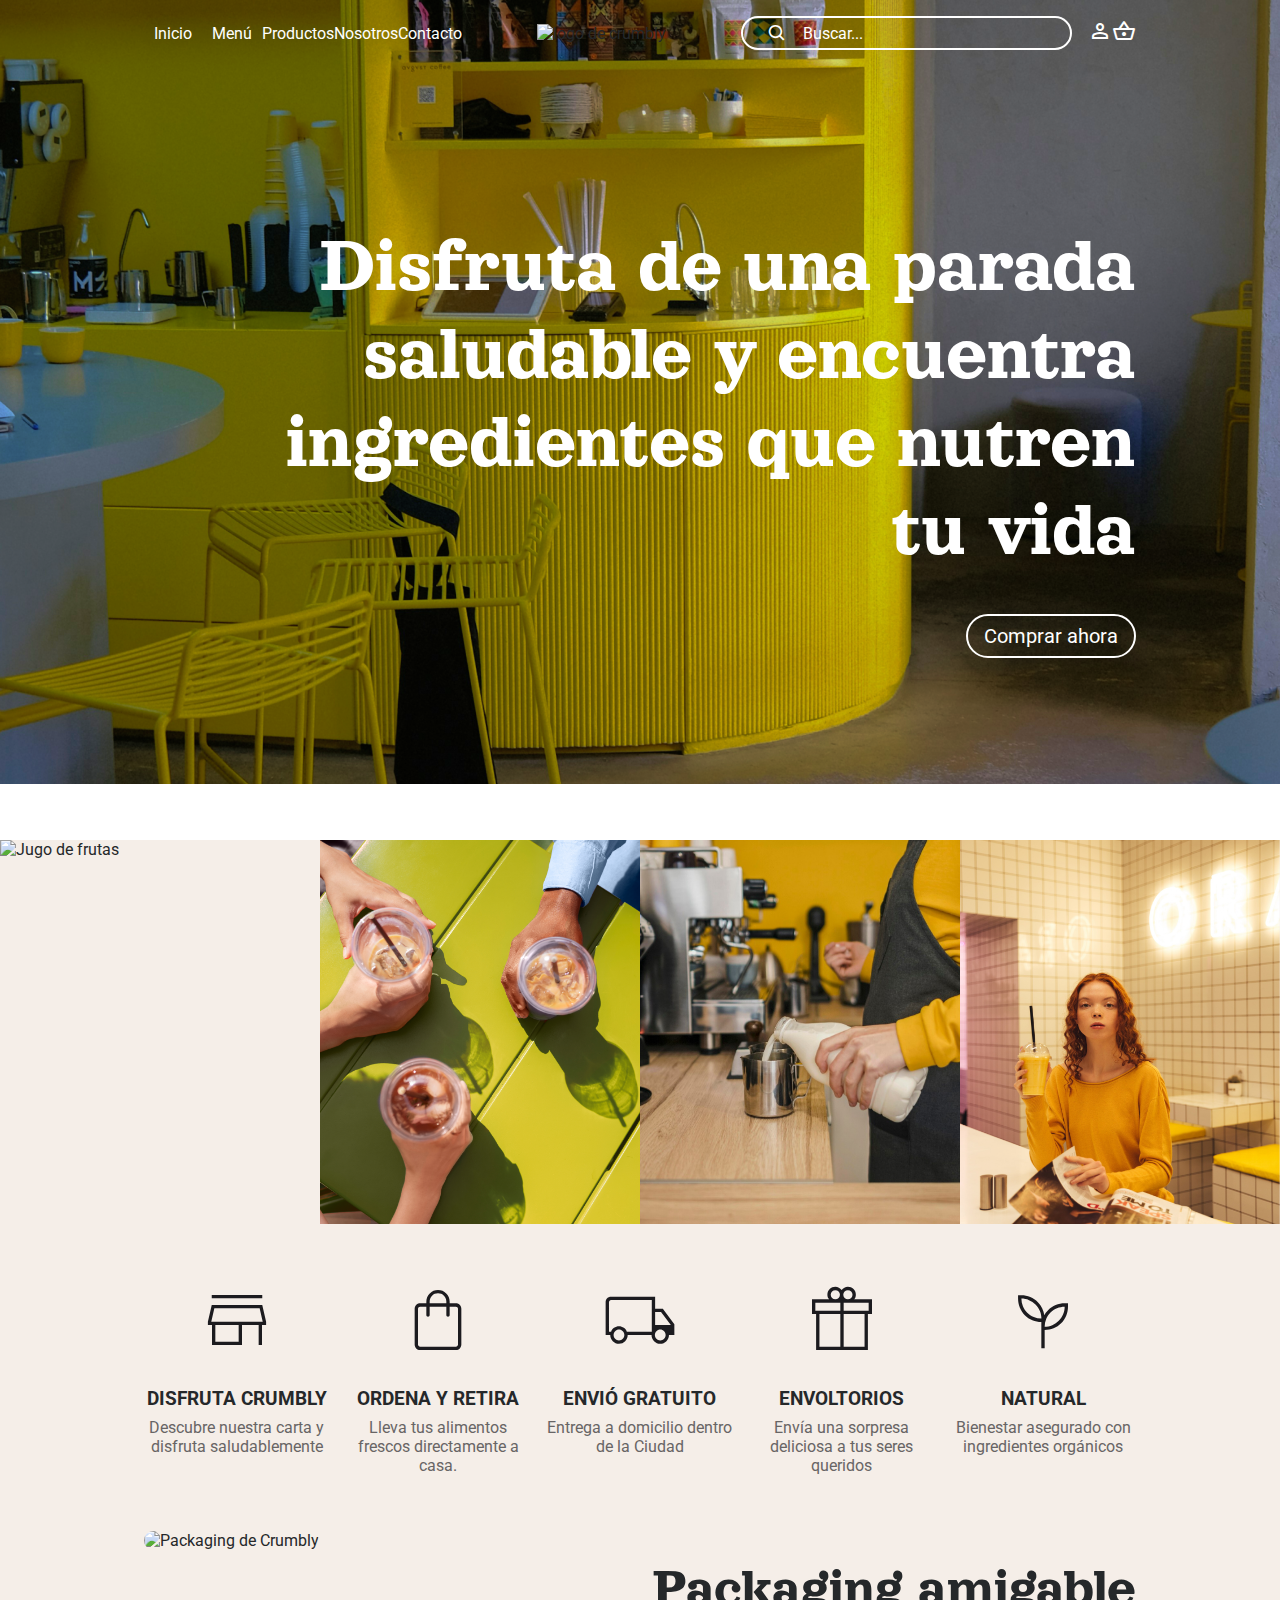
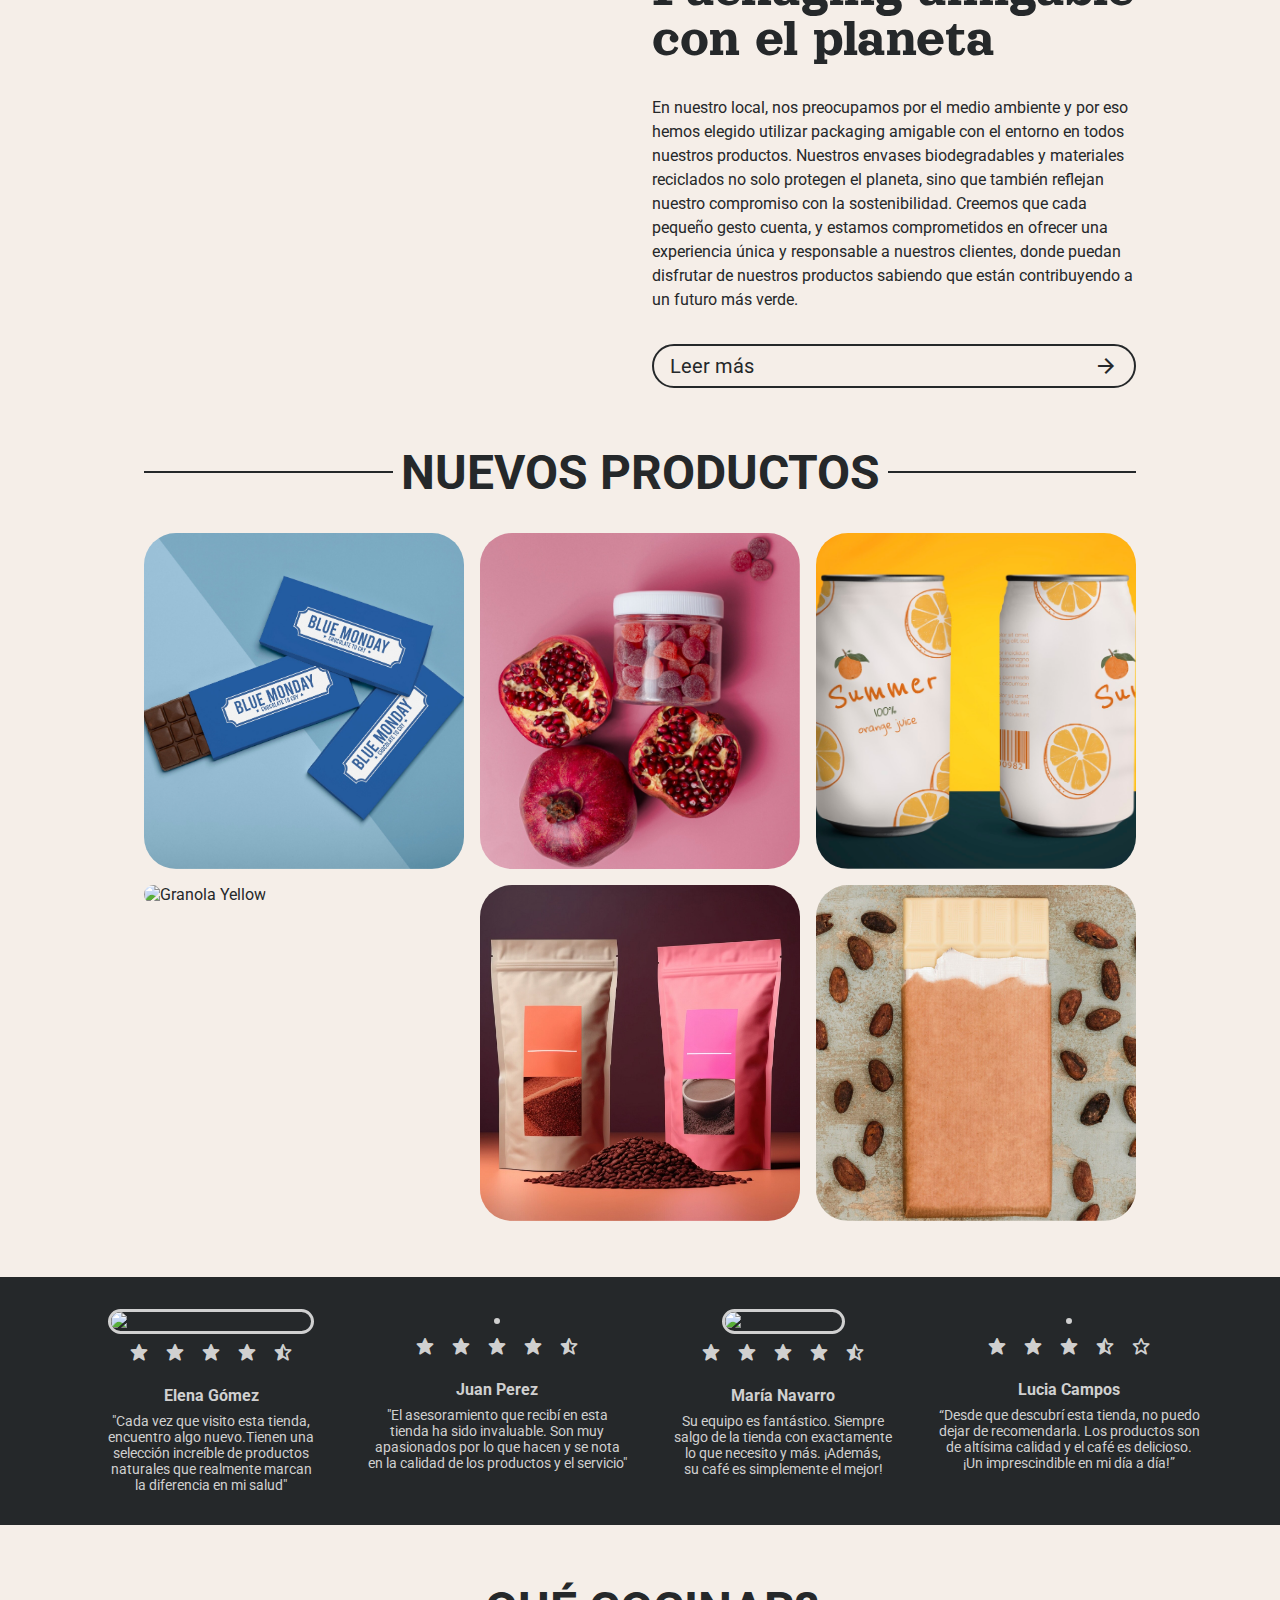
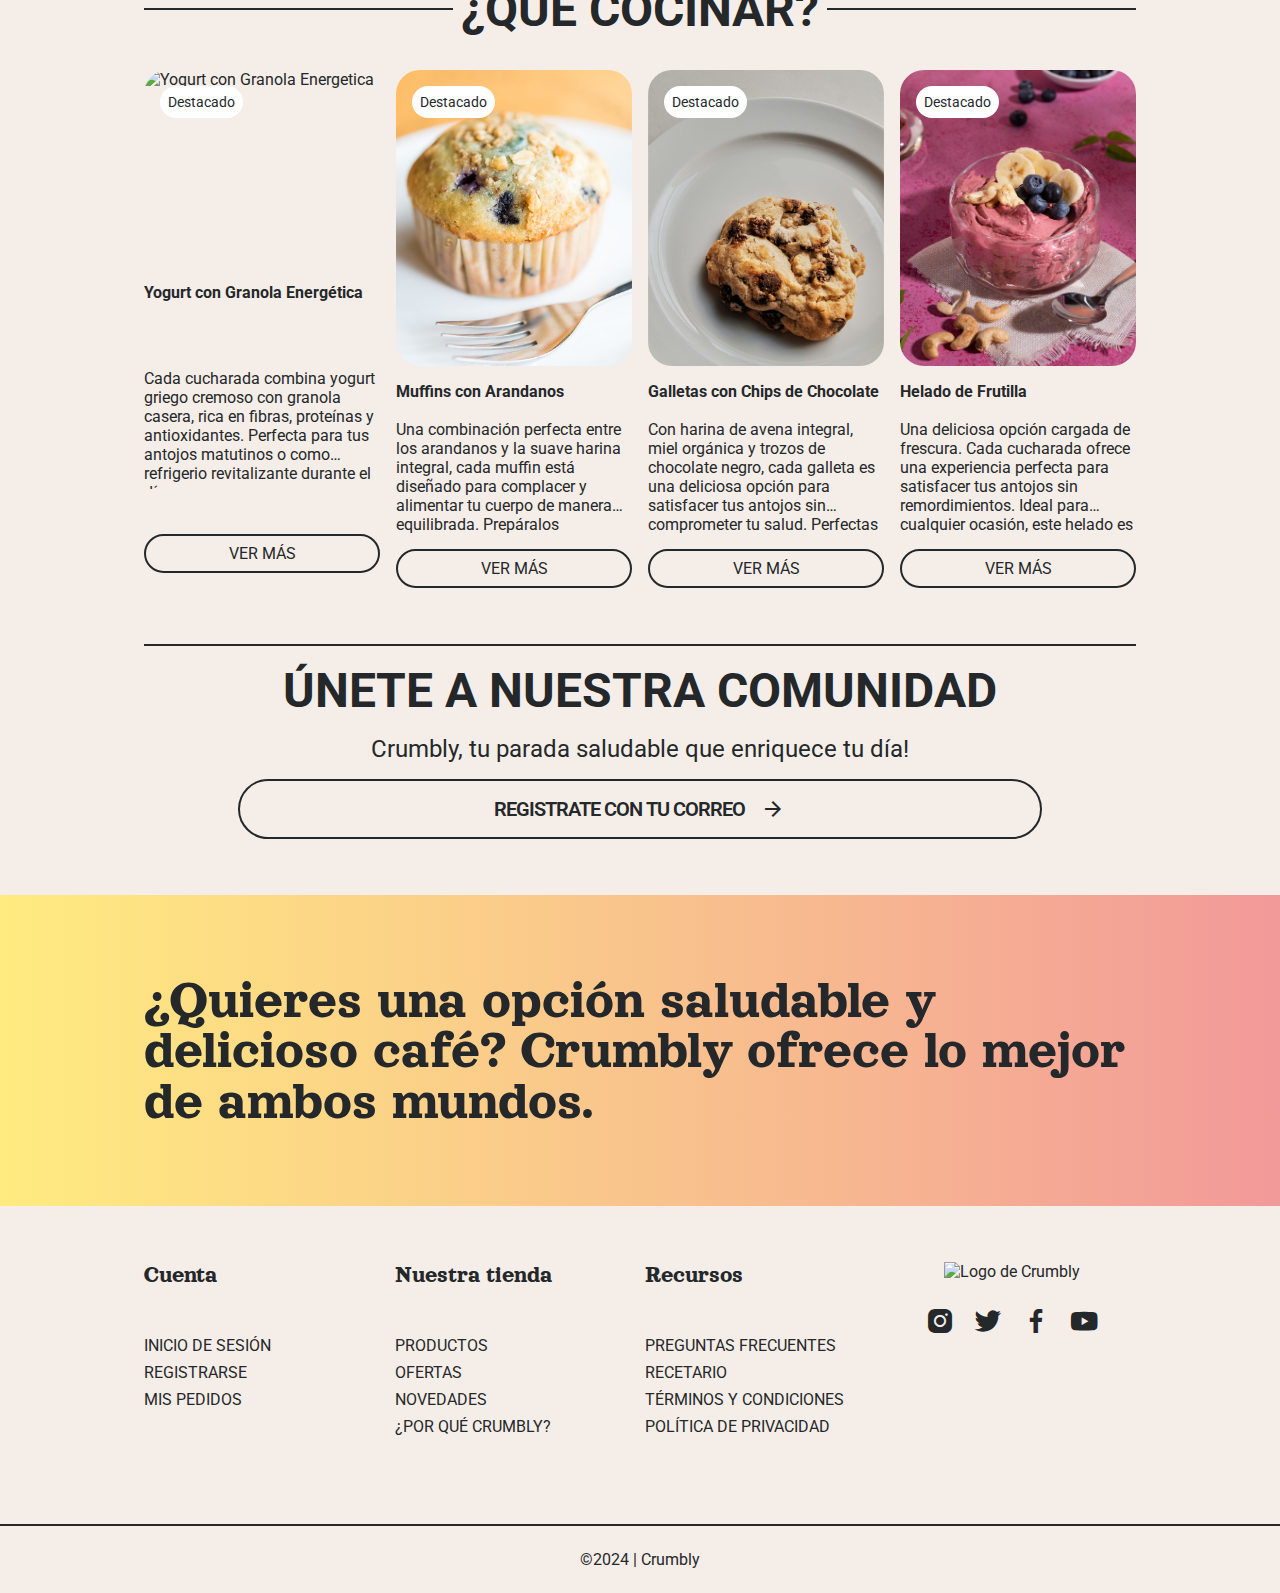
==== commit 98f366c5: "Modificaciones de ruta, archivos html y correcciones para responsive" ====
--- a/index.html
+++ b/index.html
@@ -17,6 +17,7 @@
         <link rel="preconnect" href="https://fonts.gstatic.com" crossorigin>
         <!-- Google Fonts -->
         <link rel="stylesheet" href="https://fonts.googleapis.com/css2?family=Material+Symbols+Outlined:opsz,wght,FILL,GRAD@24,300,0,0">
+        <link rel="stylesheet" href="https://cdnjs.cloudflare.com/ajax/libs/font-awesome/6.0.0-beta3/css/all.min.css">
     </head>
 <body>
     
@@ -24,6 +25,10 @@
     <header class="main__header header--home">
         <div class="header__navbar nav-bar--home">
             <!-- Contenedor de la barra de navegación -->
+             <!--Icono de Menu Para responsive-->
+            <div class="menu-responsive menu--responsive">
+                <i class='bx bx-menu'></i>
+            </div>
             <nav class="nav__container header__nav--home">
                 <!-- Links del Menú -->
                 <ul class="header__nav-list nav-list--home">
@@ -36,13 +41,14 @@
             </nav>
             <!-- Svg - Contenedor del Logo -->
             <div class="header__logo logo--header">
-                <img src="/aseets/svg/crumblylogo-postive.svg" alt="logo de crumbly">
+                <img src="aseets/svg/crumblylogo-postive.svg" alt="logo de crumbly">
             </div>
             <!-- Contenedor del buscador y opciones de usuario -->
             <section class="header__search search--home">
                 <!-- Campo de búsqueda -->
                 <div class="search-container">
-                    <input type="text">
+                    <i class='bx bx-search'></i>
+                    <input type="text" class="search-bar__input" placeholder="Buscar...">
                 </div>
                 <!-- Contenedor del carrito de compras y perfil de usuario -->
                 <div class="header__user-items">
@@ -68,14 +74,13 @@
             </div>
         </div>
     </header>
-    <!-------------------------------------------------------------------------------------------------------->
     <!-------------------------- Contenedor Main------------------------>
     <main class="main___container">
-     <!-------------------------- Banner Galeria de Imagenes------------------------>
+     <!---- Banner Galeria de Imagenes---->
         <section class="banner-group">
             <!--Primer Imagen-->
             <div class="banner-group__item">
-                <img class="banner-group__image" src="aseets/imagenes/home/juice-fruit.png" alt="Jugo de frutas">
+                <img class="banner-group__image" src="aseets/imagenes/home/storenatural.jpg" alt="Jugo de frutas">
             </div>
             <!--Segunda Imagen-->
             <div class="banner-group__item">
@@ -96,7 +101,7 @@
             <!-- Elemento de Servicio Individual -->
             <div class="services__item">
                 <!-- Imagen del Servicio -->
-                <img class="services__image" src="/aseets/svg/services/store.svg" alt="Tienda">
+                <img class="services__image" src="aseets/svg/services/store.svg" alt="Tienda">
                 <!-- Título del Servicio -->
                 <h3 class="services__title">Disfruta Crumbly</h3>
                 <!-- Descripción del Servicio -->
@@ -158,27 +163,111 @@
             </div>
             <div class="grid__container">
                 <div class="grid-container__item">
-                    <img src="../aseets/imagenes/home/blue-chocolatte.png" alt="Chocolate negro amargo, marca Blue" class="grid-container__image">
+                    <img src="aseets/imagenes/home/blue-chocolatte.png" alt="Chocolate negro amargo, marca Blue" class="grid-container__image">
                 </div> 
                 <div class="grid-container__item">
-                    <img src="../aseets/imagenes/home/protein-gummies.png" alt="Gomitas Proteicas" class="grid-container__image">
+                    <img src="aseets/imagenes/home/protein-gummies.png" alt="Gomitas Proteicas" class="grid-container__image">
                 </div>  
                 <div class="grid-container__item">
-                    <img src="../aseets/imagenes/home/soda-tropical.png" alt="Soda tropical sabor naranja, baja en calorias" class="grid-container__image">
+                    <img src="aseets/imagenes/home/soda-tropical.png" alt="Soda tropical sabor naranja, baja en calorias" class="grid-container__image">
                 </div>  
                 <div class="grid-container__item">
-                    <img src="../aseets/imagenes/home/packaging-cereal.jpg" alt="Granola Yellow" class="grid-container__image">
+                    <img src="aseets/imagenes/home/packaging-cereal.jpg" alt="Granola Yellow" class="grid-container__image">
                 </div>  
                 <div class="grid-container__item">
-                    <img src="../aseets/imagenes/home/coffee-beans.png" alt="Cafe Organico" class="grid-container__image">
+                    <img src="aseets/imagenes/home/coffee-beans.png" alt="Cafe Organico" class="grid-container__image">
                 </div>  
                 <div class="grid-container__item">
-                    <img src="../aseets/imagenes/home/white-chocolate.png" alt="Chocolate Blanco" class="grid-container__image">
+                    <img src="aseets/imagenes/home/white-chocolate.png" alt="Chocolate Blanco" class="grid-container__image">
                 </div> 
             </div>       
         </section>
+        <!-----Contenedor Banner de valoraciones------>
+        <section class="rating__content">
+            <!--Item 1-->
+            <div class="item">
+                <!--Imagen-->
+                <div class="item__image">
+                    <img src="aseets/imagenes/avatar/avatar01.png" alt="Mujer pelo corto, morocha">
+                </div>
+                <!--Valoracion de estrellas-->
+                <div class="item__rating-stars">
+                    <i class='bx bxs-star'></i>
+                    <i class='bx bxs-star'></i>
+                    <i class='bx bxs-star'></i>
+                    <i class='bx bxs-star'></i>
+                    <i class='bx bxs-star-half'></i>
+                </div>
+                <!--Nombre y comentario-->
+                <div class="item__content">
+                    <h4 class="item__title">Elena Gómez</h4>
+                    <p class="item__text">"Cada vez que visito esta tienda, encuentro algo nuevo.Tienen una selección increíble de productos naturales que realmente marcan la diferencia en mi salud"</p>
+                </div>
+            </div>
+             <!--Item 2-->
+            <div class="item">
+                <!--Imagen-->
+                <div class="item__image">
+                    <img src="aseets/imagenes/avatar/avatar04.png" alt="">
+                </div>
+                <!--Valoracion de estrellas-->
+                <div class="item__rating-stars">
+                    <i class='bx bxs-star'></i>
+                    <i class='bx bxs-star'></i>
+                    <i class='bx bxs-star'></i>
+                    <i class='bx bxs-star'></i>
+                    <i class='bx bxs-star-half'></i>
+                </div>
+                <!--Nombre y comentario-->
+                <div class="item__content">
+                    <h4 class="item__title">Juan Perez</h4>
+                    <p class="item__text">"El asesoramiento que recibí en esta tienda ha sido invaluable. Son muy apasionados por lo que hacen y se nota en la calidad de los productos y el servicio"</p>
+                </div>
+            </div>
 
-        <!------------------------Tarjetas de Recetas----------------------->
+            <!--Item 3-->
+            <div class="item">
+                <!--Imagen-->
+                <div class="item__image">
+                    <img src="aseets/imagenes/avatar/avatar02.png" alt="Mujer pelirroja">
+                </div>
+                <!--Valoracion de estrellas-->
+                <div class="item__rating-stars">
+                    <i class='bx bxs-star'></i>
+                    <i class='bx bxs-star'></i>
+                    <i class='bx bxs-star'></i>
+                    <i class='bx bxs-star'></i>
+                    <i class='bx bxs-star-half'></i>
+                </div>
+                <!--Nombre y comentario-->
+                <div class="item__content">
+                    <h4 class="item__title">María Navarro</h4>
+                    <p class="item__text">Su equipo es fantástico. Siempre salgo de la tienda con exactamente lo que necesito y más. ¡Además, su café es simplemente el mejor!</p>
+                </div>
+            </div>
+            <!--Item 4-->
+            <div class="item">
+                <!--Imagen-->
+                <div class="item__image">
+                    <img src="aseets/imagenes/avatar/avatar03.png" alt="">
+                </div>
+                <!--Valoracion de estrellas-->
+                <div class="item__rating-stars">
+                    <i class='bx bxs-star'></i>
+                    <i class='bx bxs-star'></i>
+                    <i class='bx bxs-star'></i>
+                    <i class='bx bxs-star-half'></i>
+                    <i class='bx bx-star'></i>
+                </div>
+                <!--Nombre y comentario-->
+                <div class="item__content">
+                    <h4 class="item__title">Lucia Campos</h4>
+                    <p class="item__text">“Desde que descubrí esta tienda, no puedo dejar de recomendarla. Los productos son de altísima calidad y el café es delicioso. ¡Un imprescindible en mi día a día!”</p>
+                </div>
+            </div>
+        </section>
+
+        <!-----Tarjetas de Recetas----->
          <section class="content__container area-container-card">
             <!---Titulo---->
             <div class="title-container__third">
--- a/css/style.css
+++ b/css/style.css
@@ -9,7 +9,18 @@
 @import url("https://fonts.googleapis.com/css2?family=Orelega+One&family=Roboto:ital,wght@0,100;0,300;0,400;0,500;0,700;0,900;1,100;1,300;1,400;1,500;1,700;1,900&display=swap");
 /*Tamaño de fuentes*/
 /*Font Size*/
+/*
+$font-size-xxxl: 4rem; //h1(Desktop)
+$font-size-xxl: 3rem; //h2 (Desktop)
+$font-size-xl: 1.5rem;
+$font-size-l: 1.25rem; 
+$font-size-m: 1rem; //Parrafos, link (Desktop)
+$font-size-s: 0.875rem; 
+$font-size-xs: 0.5rem; 
+*/
+/*Variable Border*/
 /*Reset basico*/
+@import url("https://fonts.googleapis.com/css2?family=Orelega+One&family=Roboto:ital,wght@0,100;0,300;0,400;0,500;0,700;0,900;1,100;1,300;1,400;1,500;1,700;1,900&display=swap");
 @import url("https://fonts.googleapis.com/css2?family=Orelega+One&family=Roboto:ital,wght@0,100;0,300;0,400;0,500;0,700;0,900;1,100;1,300;1,400;1,500;1,700;1,900&display=swap");
 @import url("https://fonts.googleapis.com/css2?family=Orelega+One&family=Roboto:ital,wght@0,100;0,300;0,400;0,500;0,700;0,900;1,100;1,300;1,400;1,500;1,700;1,900&display=swap");
 @import url("https://fonts.googleapis.com/css2?family=Orelega+One&family=Roboto:ital,wght@0,100;0,300;0,400;0,500;0,700;0,900;1,100;1,300;1,400;1,500;1,700;1,900&display=swap");
@@ -33,6 +44,16 @@
 /*---Font Family---*/
 /*Tamaño de fuentes*/
 /*Font Size*/
+/*
+$font-size-xxxl: 4rem; //h1(Desktop)
+$font-size-xxl: 3rem; //h2 (Desktop)
+$font-size-xl: 1.5rem;
+$font-size-l: 1.25rem; 
+$font-size-m: 1rem; //Parrafos, link (Desktop)
+$font-size-s: 0.875rem; 
+$font-size-xs: 0.5rem; 
+*/
+/*Variable Border*/
 /*-------------------Variables-------------*/
 /*---Colores---*/
 /* Gris claro */
@@ -41,6 +62,16 @@
 /*---Font Family---*/
 /*Tamaño de fuentes*/
 /*Font Size*/
+/*
+$font-size-xxxl: 4rem; //h1(Desktop)
+$font-size-xxl: 3rem; //h2 (Desktop)
+$font-size-xl: 1.5rem;
+$font-size-l: 1.25rem; 
+$font-size-m: 1rem; //Parrafos, link (Desktop)
+$font-size-s: 0.875rem; 
+$font-size-xs: 0.5rem; 
+*/
+/*Variable Border*/
 /* Contenedor Header estándar */
 .main__header {
   display: flex;
@@ -49,7 +80,8 @@
   box-sizing: border-box;
   overflow: hidden;
   width: 100%;
-  padding: 0 80px;
+  padding: 0 144px;
+  background-color: #F5EEE8;
   /* Barra de navegación */
   /* Contenedor logo */
   /* Contenedor usuario y barra de búsqueda */
@@ -59,6 +91,14 @@
   justify-content: space-between;
   width: 100%;
   align-items: center;
+  margin: 16px 0;
+}
+.main__header .header__navbar .menu-responsive {
+  display: none;
+}
+.main__header .header__navbar .menu-responsive i {
+  font-size: 1.5rem;
+  color: #25282A;
 }
 .main__header .header__navbar .nav__container {
   display: flex;
@@ -110,21 +150,7 @@
   align-items: center;
   flex-grow: 1;
   gap: 16px;
-  /* Barra de búsqueda */
   /* Contenedor iconos de usuario y carrito de compras */
-}
-.main__header .header__search .search-container {
-  display: flex;
-  flex-grow: 1;
-}
-.main__header .header__search .search-container input {
-  width: 100%;
-  height: 34px;
-  border: 2px solid #25282A;
-  background-color: transparent;
-  border-radius: 100px;
-  padding: 0 32px;
-  box-sizing: border-box;
 }
 .main__header .header__search .header__user-items {
   display: flex;
@@ -133,7 +159,7 @@
 
 /* Header HOME, archivo index.html */
 .header--home {
-  background-image: url(/aseets/imagenes/home/background.png);
+  background-image: url(../aseets/imagenes/home/background.png);
   flex-direction: column;
   justify-content: flex-start;
   background-size: cover;
@@ -142,14 +168,38 @@
   margin-bottom: 56px;
   transition: background-color 0.3s ease;
 }
+.header--home .nav-bar--home .menu--responsive {
+  display: none;
+}
+.header--home .nav-bar--home .menu--responsive i {
+  font-size: 1.25rem;
+  color: #fff;
+}
 .header--home .nav-bar--home .nav-list--home .nav-link--home {
   color: #fff;
 }
 .header--home .header__search {
   /* Contenedor iconos de usuario y carrito de compras */
 }
+.header--home .header__search .search-container {
+  border: 2px solid #fff;
+  border-radius: 50px;
+  display: flex;
+}
+.header--home .header__search .search-container i {
+  font-size: 1.25rem;
+  color: #fff;
+}
 .header--home .header__search .search-container input {
-  border: 2px solid #fff;
+  color: #fff;
+  font-size: 1rem;
+}
+.header--home .header__search .search-container input:focus {
+  outline: none;
+}
+.header--home .header__search .search-container input::placeholder {
+  font-family: "Roboto", sans-serif;
+  color: #fff;
 }
 .header--home .header__search .header__user-items span {
   color: #fff;
@@ -159,13 +209,110 @@
   display: flex;
   flex-direction: column;
   gap: 56px;
-}
-
+  background-color: #F5EEE8;
+}
+
+/*Estilo estandar de contenedores*/
 .content__container {
-  padding: 0 80px;
+  padding: 0 144px;
   display: flex;
   flex-direction: column;
   gap: 32px;
+}
+
+.wrapper {
+  display: flex;
+  /**/
+}
+.wrapper .product-list {
+  display: flex;
+  flex-direction: column;
+  width: 25%;
+  gap: 32px;
+}
+.wrapper .product-list .product-list__item {
+  padding-right: 16px;
+}
+.wrapper .product-list .product-list__item .product-list__title {
+  font-size: 1.5rem;
+  text-transform: uppercase;
+}
+.wrapper .product-list .product-list__item .product-list__subtitle {
+  font-size: 1.25rem;
+  padding-top: 8px;
+}
+.wrapper .product-list .product-list__item .product-list__list {
+  list-style: none;
+  cursor: pointer;
+  padding: 4px 16px;
+}
+.wrapper .product-list .product-list__item .product-list__list .product-list__list-item {
+  color: #686565;
+  padding: 2px 0px;
+}
+.wrapper .product-list .product-list__item .product-list__list .product-list__item:hover {
+  color: #25282A;
+}
+.wrapper .menu-categories {
+  width: 100%;
+  gap: 24px;
+}
+.wrapper .menu-categories .category__list {
+  margin: 32px 0;
+  border-radius: 32px;
+  display: grid;
+  grid-template-columns: repeat(3, 1fr);
+  gap: 16px;
+}
+.wrapper .menu-categories .category__list .category__item {
+  display: flex;
+  flex-direction: column;
+  justify-content: space-between;
+  gap: 16px;
+  border-radius: 16px;
+  background-color: #fff;
+  align-items: center;
+  padding: 24px;
+}
+.wrapper .menu-categories .category__list .category__item .category__image {
+  display: flex;
+  align-items: center;
+  justify-content: center;
+  overflow: hidden;
+  box-sizing: border-box;
+  height: 180px;
+  width: 180px;
+}
+.wrapper .menu-categories .category__list .category__item .category__image img {
+  height: 100%;
+  width: 100%;
+  object-fit: contain;
+}
+.wrapper .menu-categories .category__list .category__item .category__details {
+  display: flex;
+  justify-content: space-between;
+  flex-direction: column;
+  gap: 16px;
+}
+.wrapper .menu-categories .category__list .category__item .category__details .catagory__detailes-group {
+  display: flex;
+  justify-content: space-between;
+  align-items: flex-start;
+  gap: 8px;
+  width: 100%;
+}
+.wrapper .menu-categories .category__list .category__item .category__details .catagory__detailes-group .category__details-title {
+  font-size: 1rem;
+}
+.wrapper .menu-categories .category__list .category__item .category__details .catagory__detailes-group .category__details-price {
+  font-size: 1rem;
+  font-weight: 600;
+}
+.wrapper .menu-categories .category__list .category__item .category__details .category__description {
+  color: #686565;
+  font-size: 1rem;
+  line-height: 120%;
+  min-height: 96px;
 }
 
 .register {
@@ -174,7 +321,7 @@
   overflow: hidden;
   box-sizing: border-box;
   align-items: center;
-  gap: 24px;
+  gap: 16px;
   width: 100%;
   /*padding: 56px 80px;*/
 }
@@ -185,11 +332,11 @@
   background-color: #25282A;
 }
 .register .register__title {
-  font-size: 4rem;
+  font-size: 3rem;
   text-transform: uppercase;
 }
 .register .register__text {
-  font-size: 1.25rem;
+  font-size: 1.5rem;
 }
 .register .register__button {
   display: flex;
@@ -199,7 +346,7 @@
 
 .title__container .title__text {
   font-family: "Orelega One", serif;
-  font-size: 4.5rem;
+  font-size: 3.5rem;
   font-weight: 400;
   letter-spacing: -2px;
   text-align: center;
@@ -241,7 +388,7 @@
 }
 .grid__container .grid-container__item, .grid__container .grid-container__item .grid-container__image {
   width: 100%;
-  height: 340px;
+  height: 336px;
 }
 .grid__container .grid-container__item .grid-container__image {
   object-fit: cover;
@@ -253,10 +400,11 @@
   flex-direction: column;
   padding-top: 56px;
   width: 100%;
+  background-color: #F5EEE8;
 }
 .footer .footer__primary {
   display: flex;
-  padding: 0 80px;
+  padding: 0 144px;
   justify-content: space-between;
   height: 100%;
   margin-bottom: 80px;
@@ -266,14 +414,14 @@
   justify-content: space-between;
   gap: 8px;
   width: 75%;
-  text-transform: uppercase;
 }
 .footer .footer__primary .footer__links .footer__link-item {
   width: 100%;
 }
 .footer .footer__primary .footer__links .footer__link-item .footer__title {
-  text-transform: uppercase;
   font-size: 1.5rem;
+  font-family: "Orelega One", serif;
+  font-weight: 400;
   margin-bottom: 48px;
 }
 .footer .footer__primary .footer__links .footer__link-item .footer__list .footer__list-item {
@@ -283,15 +431,24 @@
 }
 .footer .footer__primary .footer__links .footer__link-item .footer__list .footer__list-item .footer__link {
   width: 100%;
+  text-transform: uppercase;
 }
 .footer .footer__primary .footer__social {
   display: flex;
   flex-direction: column;
   align-items: center;
+  gap: 24px;
   width: 25%;
 }
+.footer .footer__primary .footer__social .footer__social-items {
+  display: flex;
+  justify-content: center;
+  width: 100%;
+}
 .footer .footer__primary .footer__social .footer__social-items .footer__social-list {
   display: flex;
+  gap: 16px;
+  justify-content: center;
 }
 .footer .footer__primary .footer__social .footer__social-items .footer__social-list .footer__social-list-item {
   list-style: none;
@@ -317,15 +474,25 @@
 /*---Font Family---*/
 /*Tamaño de fuentes*/
 /*Font Size*/
-/*Contenedor Header*/
+/*
+$font-size-xxxl: 4rem; //h1(Desktop)
+$font-size-xxl: 3rem; //h2 (Desktop)
+$font-size-xl: 1.5rem;
+$font-size-l: 1.25rem; 
+$font-size-m: 1rem; //Parrafos, link (Desktop)
+$font-size-s: 0.875rem; 
+$font-size-xs: 0.5rem; 
+*/
+/*Variable Border*/
+/*Contenedor*/
 .banner__container {
   display: inline;
   width: 100%;
-  background-color: #fff;
+  background-color: #FFEB80;
   padding: 24px 0;
   overflow: hidden;
   white-space: nowrap;
-  margin-top: 32px;
+  margin: 24px 0;
 }
 .banner__container .text {
   display: inline-block;
@@ -347,7 +514,7 @@
   overflow: hidden;
   box-sizing: border-box;
   width: 100%;
-  height: 464px;
+  height: 384px;
   justify-content: space-between;
 }
 .banner-group .banner-group__item {
@@ -366,16 +533,56 @@
 .banner-gradient {
   height: auto;
   text-align: left;
-  padding: 80px;
+  padding: 80px 144px;
   background: rgb(255, 235, 128);
   background: linear-gradient(90deg, rgb(255, 235, 128) 0%, rgb(247, 183, 144) 66%, rgb(242, 153, 153) 100%);
 }
 .banner-gradient .banner-gradient__heading {
-  font-size: 4rem;
+  font-size: 3.5rem;
   font-family: "Orelega One", serif;
   font-weight: 400;
   line-height: 90%;
-  padding: 32px 0;
+}
+
+.rating__content {
+  background-color: #25282A;
+  display: flex;
+  flex-direction: row;
+  padding: 32px 80px;
+  gap: 24px;
+}
+.rating__content .item {
+  display: flex;
+  flex-direction: column;
+  text-align: center;
+  width: 100%;
+}
+.rating__content .item .item__image img {
+  border: 3px solid #d0d0d0;
+  border-radius: 100px;
+}
+.rating__content .item .item__rating-stars {
+  display: flex;
+  justify-content: center;
+  gap: 16px;
+  padding: 8px;
+}
+.rating__content .item .item__rating-stars .bx {
+  color: #d0d0d0;
+  font-size: 1.25rem;
+}
+.rating__content .item .item__content {
+  margin-top: 16px;
+}
+.rating__content .item .item__content .item__title {
+  font-size: 1rem;
+  color: #d0d0d0;
+}
+.rating__content .item .item__content .item__text {
+  margin-top: 8px;
+  font-size: 0.875rem;
+  color: #d0d0d0;
+  text-wrap: balance;
 }
 
 .area-container-card {
@@ -404,7 +611,7 @@
 .area-container-card .card-container .card-container__item .card-item__image {
   position: relative;
   display: flex;
-  height: 360px;
+  height: 296px;
 }
 .area-container-card .card-container .card-container__item .card-item__image .card-item__img {
   border-radius: 24px;
@@ -421,7 +628,7 @@
   color: #25282A;
   padding: 8px;
   border-radius: 50px;
-  font-size: 0.5rem;
+  font-size: 0.875rem;
   font-weight: 400;
 }
 .area-container-card .card-container .card-container__item .card-item__content {
@@ -431,6 +638,20 @@
   overflow: hidden;
   width: 100%;
   height: 100%;
+}
+.area-container-card .card-container .card-container__item .card-item__content .card-item__title {
+  font-size: 1rem;
+  height: 40px;
+}
+.area-container-card .card-container .card-container__item .card-item__content .card-item__description {
+  display: -webkit-box;
+  -webkit-box-orient: vertical;
+  -webkit-line-clamp: 5;
+  overflow: hidden;
+  text-overflow: ellipsis;
+  height: 100%;
+  max-height: 7.5em;
+  margin-top: 16px;
 }
 
 .wrap__container {
@@ -535,6 +756,54 @@
   text-transform: uppercase;
 }
 
+.menu-categories__buttons .menu-categories__list {
+  display: flex;
+  flex-direction: row;
+  gap: 8px;
+  margin-bottom: 16px;
+}
+.menu-categories__buttons .menu-categories__list .menu-categories__list-item {
+  width: 100%;
+  text-align: center;
+  list-style: none;
+  border: 2px solid #25282A;
+  border-radius: 100px;
+  padding: 8px 0;
+}
+.menu-categories__buttons .menu-categories__list .menu-categories__list-item .menu-categories__link {
+  text-decoration: none;
+  text-transform: uppercase;
+  font-size: 1.25rem;
+}
+
+.button__actions {
+  display: flex;
+  justify-content: space-between;
+  align-items: center;
+  gap: 8px;
+  width: 100%;
+}
+.button__actions .category__add {
+  width: 100%;
+  padding: 6px 0;
+  background-color: transparent;
+  border: 2px solid #25282A;
+  border-radius: 50px;
+  font-size: 0.875rem;
+  cursor: pointer;
+  text-transform: uppercase;
+}
+.button__actions .category__add:hover {
+  background-color: #25282A;
+  color: #fff;
+}
+.button__actions .category__like {
+  cursor: pointer;
+  width: 10%;
+  border: none;
+  background-color: transparent;
+}
+
 .container__button--secondary {
   padding-top: 16px;
 }
@@ -547,16 +816,21 @@
   gap: 40px;
 }
 .title-primary .title-primary__heading {
-  font-size: 4rem;
+  font-size: 5rem;
   font-family: "Orelega One", serif;
   color: #fff;
+  line-height: 110%;
   width: 90%;
   font-weight: 400;
   text-align: right;
 }
 
+.title__container .title__text {
+  font-size: 3.5rem;
+}
+
 .title-container__secondary h2 {
-  font-size: 4rem;
+  font-size: 3.5rem;
   text-align: center;
 }
 
@@ -568,7 +842,7 @@
   width: 100%;
 }
 .title-container__third .title-container__title {
-  font-size: 4rem;
+  font-size: 3rem;
   text-transform: uppercase;
   text-align: center;
   white-space: nowrap;
@@ -581,10 +855,20 @@
   background-color: #25282A;
 }
 
+.category__title {
+  border-top: 2px solid #25282A;
+  border-bottom: 2px solid #25282A;
+  padding: 16px;
+}
+.category__title .category__title-text {
+  font-size: 1.5rem;
+  text-transform: uppercase;
+}
+
 .container__services {
   display: flex;
   justify-content: space-between;
-  padding: 0 80px;
+  padding: 0 144px;
   gap: 16px;
   /* Elemento de Servicio Individual */
   /* Imagen del Servicio */
@@ -600,7 +884,7 @@
   width: 100%;
 }
 .container__services .services__image {
-  width: 100px;
+  width: 80px;
   height: auto;
   margin-bottom: 20px;
 }
@@ -619,6 +903,16 @@
 /*---Font Family---*/
 /*Tamaño de fuentes*/
 /*Font Size*/
+/*
+$font-size-xxxl: 4rem; //h1(Desktop)
+$font-size-xxl: 3rem; //h2 (Desktop)
+$font-size-xl: 1.5rem;
+$font-size-l: 1.25rem; 
+$font-size-m: 1rem; //Parrafos, link (Desktop)
+$font-size-s: 0.875rem; 
+$font-size-xs: 0.5rem; 
+*/
+/*Variable Border*/
 .content {
   display: flex;
   flex-direction: row;
@@ -649,8 +943,8 @@
 }
 .content .content__info .content__secondary .content__title {
   font-family: "Orelega One", serif;
-  font-size: 4rem;
-  line-height: 70%;
+  line-height: 90%;
+  font-size: 3.5rem;
   font-weight: 400;
 }
 .content .content__info .content__secondary .content__text {
@@ -694,6 +988,65 @@
   color: #25282A;
 }
 
+.products {
+  display: flex;
+  flex-direction: column;
+}
+.products .new-products {
+  display: flex;
+  overflow-x: auto;
+  padding-left: 80px;
+  gap: 24px;
+}
+.products .new-products::-webkit-scrollbar {
+  height: 12px;
+  padding-left: 60px;
+}
+.products .new-products::-webkit-scrollbar-thumb {
+  background-color: rgba(0, 0, 0, 0.5);
+  border-radius: 10px;
+}
+.products .new-products__item {
+  display: flex;
+  flex-direction: column;
+  align-items: center;
+  box-sizing: border-box;
+  min-width: 280px;
+  gap: 16px;
+  margin-bottom: 16px;
+}
+.products .new-products__item-img {
+  width: 168px;
+  height: 168px;
+}
+.products .new-products__item-img img {
+  width: 100%;
+  height: 100%;
+  border-radius: 100px;
+  object-fit: cover;
+}
+.products .new-products__item-details {
+  padding: 0 16px;
+  border-right: 2px solid #25282A;
+}
+.products .new-products__item-details-price {
+  display: flex;
+  width: 100%;
+  justify-content: space-between;
+  text-align: left;
+}
+.products .new-products__item-details-price-through {
+  text-decoration: line-through;
+  color: #686565;
+  display: flex;
+  justify-content: flex-end;
+  width: 100%;
+}
+.products .new-products__item-details-description {
+  color: #686565;
+  margin: 16px 0;
+}
+
 .faq-container {
   width: 50%;
 }
@@ -706,4 +1059,427 @@
   padding: 32px 0;
 }
 
+/* Barra de búsqueda */
+.search-container {
+  display: flex;
+  flex-grow: 1;
+  align-items: center;
+  height: 34px;
+  border: 2px solid #25282A;
+  border-radius: 100px;
+  padding: 4px 24px;
+  box-sizing: border-box;
+  gap: 16px;
+}
+.search-container i {
+  font-size: 1.25rem;
+}
+.search-container input {
+  width: 100%;
+  background-color: transparent;
+  outline: none;
+  border: none;
+  color: #25282A;
+  font-size: 1rem;
+}
+.search-container input:focus {
+  outline: none;
+}
+.search-container input::placeholder {
+  font-family: "Roboto", sans-serif;
+  color: #686565;
+}
+
+@media (max-width: 1240px) {
+  .main__header,
+  .container__services,
+  .content__container,
+  .banner-gradient,
+  .footer__primary {
+    padding: 0 120px;
+  }
+  .banner-gradient {
+    padding-top: 52px;
+  }
+  .footer__primary {
+    padding-top: 48px;
+    margin-bottom: 72px;
+  }
+  .header--home {
+    height: 744px;
+  }
+  .area-container-card .card-container .card-item__image {
+    height: 160px;
+  }
+}
+/*-------------------Variables-------------*/
+/*---Colores---*/
+/* Gris claro */
+/* Gris oscuro */
+/*Tipografias*/
+/*---Font Family---*/
+/*Tamaño de fuentes*/
+/*Font Size*/
+/*
+$font-size-xxxl: 4rem; //h1(Desktop)
+$font-size-xxl: 3rem; //h2 (Desktop)
+$font-size-xl: 1.5rem;
+$font-size-l: 1.25rem; 
+$font-size-m: 1rem; //Parrafos, link (Desktop)
+$font-size-s: 0.875rem; 
+$font-size-xs: 0.5rem; 
+*/
+/*Variable Border*/
+@media (max-width: 906px) {
+  .main__header,
+  .container__services,
+  .content__container,
+  .banner-gradient,
+  .footer__primary {
+    padding: 0 96px;
+  }
+  .banner-gradient {
+    padding: 52px 96px;
+  }
+  .footer .footer__primary {
+    padding: 0 96px;
+    margin-bottom: 32px;
+    flex-direction: column;
+    align-items: center;
+  }
+  .footer .footer__primary .footer__links {
+    width: 100%;
+  }
+  .footer .footer__primary .footer__social {
+    gap: 16px;
+    margin-top: 32px;
+  }
+  .footer .footer__primary .footer__social .footer__social-items .footer__social-list {
+    gap: 32px;
+  }
+  .menu-categories__buttons .menu-categories__list {
+    gap: 4px;
+  }
+  .menu-categories__buttons .menu-categories__list .menu-categories__list-item {
+    padding: 4px 0;
+  }
+  .menu-categories__buttons .menu-categories__list .menu-categories__list-item .menu-categories__link {
+    font-size: 0.75rem;
+  }
+  .main___container {
+    gap: 40px;
+  }
+  .title-primary .title-primary__heading {
+    font-size: 3.5rem;
+  }
+  .main__header .header__navbar {
+    justify-content: space-between;
+  }
+  .main__header .header__navbar .menu-responsive {
+    display: flex;
+    flex-grow: 1;
+    order: 3;
+  }
+  .main__header .header__navbar .nav__container {
+    display: none;
+  }
+  .main__header .header__navbar .header__logo {
+    justify-content: flex-start;
+    flex-grow: 1;
+  }
+  .main__header .header__navbar .header__search {
+    width: 100%;
+    flex-grow: 1;
+  }
+  .header--home {
+    height: 680px;
+  }
+  .header--home .nav-bar--home .header__nav--home .nav-list--home {
+    display: none;
+  }
+  .banner-group {
+    height: 320px;
+  }
+  .rating__content {
+    display: flex;
+    overflow-x: auto;
+    padding-left: 80px;
+    gap: 32px;
+  }
+  .rating__content::-webkit-scrollbar {
+    height: 8px;
+    padding-left: 60px;
+  }
+  .rating__content::-webkit-scrollbar-thumb {
+    background-color: rgba(0, 0, 0, 0.5);
+    border-radius: 10px;
+  }
+  .rating__content .item {
+    min-width: 200px;
+  }
+  .rating__content .item .item__content .item__text {
+    display: -webkit-box;
+    -webkit-box-orient: vertical;
+    -webkit-line-clamp: 3;
+    overflow: hidden;
+    text-overflow: ellipsis;
+    max-height: 4.5em;
+  }
+  .register .register__title {
+    text-align: center;
+  }
+  .container__services {
+    display: flex;
+    overflow-x: auto;
+    padding-left: 80px;
+    gap: 24px;
+  }
+  .container__services::-webkit-scrollbar {
+    height: 8px;
+    padding-left: 60px;
+  }
+  .container__services::-webkit-scrollbar-thumb {
+    background-color: rgba(0, 0, 0, 0.5);
+    border-radius: 10px;
+  }
+  .container__services .services__item {
+    min-width: 172px;
+    margin-bottom: 8px;
+  }
+  .container__services .services__item .services__image {
+    margin-bottom: 12px;
+    width: 60px;
+  }
+  .container__services .services__item .services__title, .container__services .services__item .services__description {
+    font-size: 1rem;
+    width: 100%;
+  }
+  .content .content__info {
+    gap: 16px;
+  }
+  .content .content__info .content__primary .content__image, .content .content__info .content__secondary .content__image {
+    height: 100%;
+  }
+  .content .content__info .content__secondary {
+    gap: 16px;
+    padding-top: 16px;
+  }
+  .area-container-card .card-container {
+    display: grid;
+    grid-template-columns: repeat(2, 1fr);
+    gap: 32px;
+  }
+  .grid__container .grid-container__item, .grid__container .grid-container__item .grid-container__image {
+    height: 256px;
+  }
+  .wrapper .product-list {
+    gap: 24px;
+    width: 35%;
+  }
+  .wrapper .product-list .product-list__list {
+    padding: 4px, 8px;
+  }
+  .wrapper .category .category__list {
+    display: grid;
+    grid-template-columns: repeat(2, 1fr);
+  }
+  .wrapper .category .category__list .category__item {
+    padding: 16px;
+  }
+  .wrapper .category .category__list .category__item .category__description {
+    height: 80px;
+  }
+  .wrap__container {
+    flex-direction: column;
+  }
+  .content__container .title__container .title__text {
+    margin-left: 40px;
+  }
+  .contact-container {
+    flex-direction: column;
+    gap: 0px;
+  }
+  .contact-container .contact-container__form {
+    margin-bottom: 24px;
+  }
+  .contact-container .faq-container {
+    width: 100%;
+  }
+}
+@media (max-width: 600px) {
+  .main__header,
+  .container__services,
+  .content__container,
+  .banner-gradient,
+  .footer__primary {
+    padding: 0 16px;
+  }
+  .banner-gradient {
+    padding: 24px 16px;
+  }
+  .banner-gradient .banner-gradient__heading {
+    font-size: 2rem;
+  }
+  .header--home {
+    height: 600px;
+    margin-bottom: 40px;
+  }
+  .footer .footer__primary {
+    padding: 0 16px;
+    margin-bottom: 32px;
+    flex-direction: column;
+    align-items: center;
+  }
+  .footer .footer__primary .footer__links {
+    flex-direction: column;
+    width: 100%;
+    text-align: center;
+    gap: 24px;
+  }
+  .footer .footer__primary .footer__links .footer__link-item .footer__title {
+    margin-bottom: 16px;
+  }
+  .footer .footer__primary .footer__links .footer__link-item .footer__list .footer__list-item {
+    margin: 4px;
+  }
+  .footer .footer__primary .footer__social {
+    gap: 16px;
+    margin-top: 32px;
+  }
+  .footer .footer__primary .footer__social .footer__social-items .footer__social-list {
+    gap: 32px;
+  }
+  .footer .footer__secondary {
+    padding: 16px 0;
+  }
+  .main___container {
+    gap: 40px;
+  }
+  .title-primary .title-primary__heading {
+    font-size: 2rem;
+  }
+  .banner-group {
+    height: 320px;
+  }
+  .register .register__title {
+    text-align: center;
+  }
+  .rating__content {
+    padding-left: 16px;
+  }
+  .rating__content .item .item__raiting-starts {
+    padding: 4px;
+  }
+  .rating__content .item .item-content {
+    margin-top: 8px;
+  }
+  .container__services {
+    flex-direction: column;
+  }
+  .container__services .services__item {
+    min-width: 172px;
+    margin-bottom: 8px;
+  }
+  .container__services .services__item .services__image {
+    margin-bottom: 12px;
+    width: 40px;
+  }
+  .container__services .services__item .services__title, .container__services .services__item .services__description {
+    font-size: 0.875rem;
+    width: 100%;
+  }
+  .content .content__info {
+    gap: 16px;
+    flex-direction: column;
+  }
+  .content .content__info .content__primary, .content .content__info .content__secondary {
+    max-width: 100%;
+  }
+  .content .content__info .content__primary .content__image, .content .content__info .content__secondary .content__image {
+    height: 100%;
+  }
+  .content .content__info .content__secondary {
+    gap: 16px;
+    padding-top: 16px;
+    max-width: 100%;
+  }
+  .area-container-card .card-container {
+    display: grid;
+    grid-template-columns: repeat(2, 1fr);
+    gap: 16px;
+  }
+  .grid__container {
+    grid-template-columns: repeat(2, 1fr);
+  }
+  .grid__container .grid-container__item, .grid__container .grid-container__item .grid-container__image {
+    height: 256px;
+  }
+  .wrapper .product-list {
+    display: none;
+  }
+  .wrapper .category .category__list {
+    display: grid;
+    grid-template-columns: repeat(2, 1fr);
+  }
+  .wrapper .category .category__list .category__item {
+    padding: 16px;
+  }
+  .wrapper .category .category__list .category__item .category__description {
+    height: 80px;
+  }
+}
+@media (max-width: 360px) {
+  .header--home {
+    height: 500px;
+    margin-bottom: 40px;
+  }
+  .title-primary {
+    margin-top: 120px;
+  }
+  .title-primary .title-primary .title-primary__heading {
+    font-size: 2rem;
+  }
+  .title__container .title__text {
+    margin-top: 32px;
+    font-size: 2rem;
+  }
+  .menu-categories .menu-categories__buttons {
+    padding: 8px 0px;
+  }
+  .menu-categories .menu-categories__buttons .menu-categories__list {
+    gap: 4px;
+  }
+  .menu-categories .menu-categories__buttons .menu-categories__list .menu-categories__list-item {
+    padding: 4px 0;
+  }
+  .menu-categories .menu-categories__buttons .menu-categories__list .menu-categories__list-item .menu-categories__link {
+    font-size: 0.875rem;
+  }
+  .banner-group {
+    height: 160px;
+  }
+  .grid__container {
+    grid-template-columns: repeat(2, 1fr);
+  }
+  .grid__container .grid-container__item, .grid__container .grid-container__item .grid-container__image {
+    height: 160px;
+  }
+  .area-container-card .card-container {
+    display: flex;
+    flex-direction: column;
+  }
+  .area-container-card .card-container .card-item__image {
+    height: 160px;
+  }
+  .wrapper .category .category__list {
+    grid-template-columns: repeat(1, 1fr);
+  }
+  .info__container {
+    flex-direction: column;
+  }
+  .info__container .item__container {
+    max-width: 100%;
+  }
+}
+
 /*# sourceMappingURL=style.css.map */
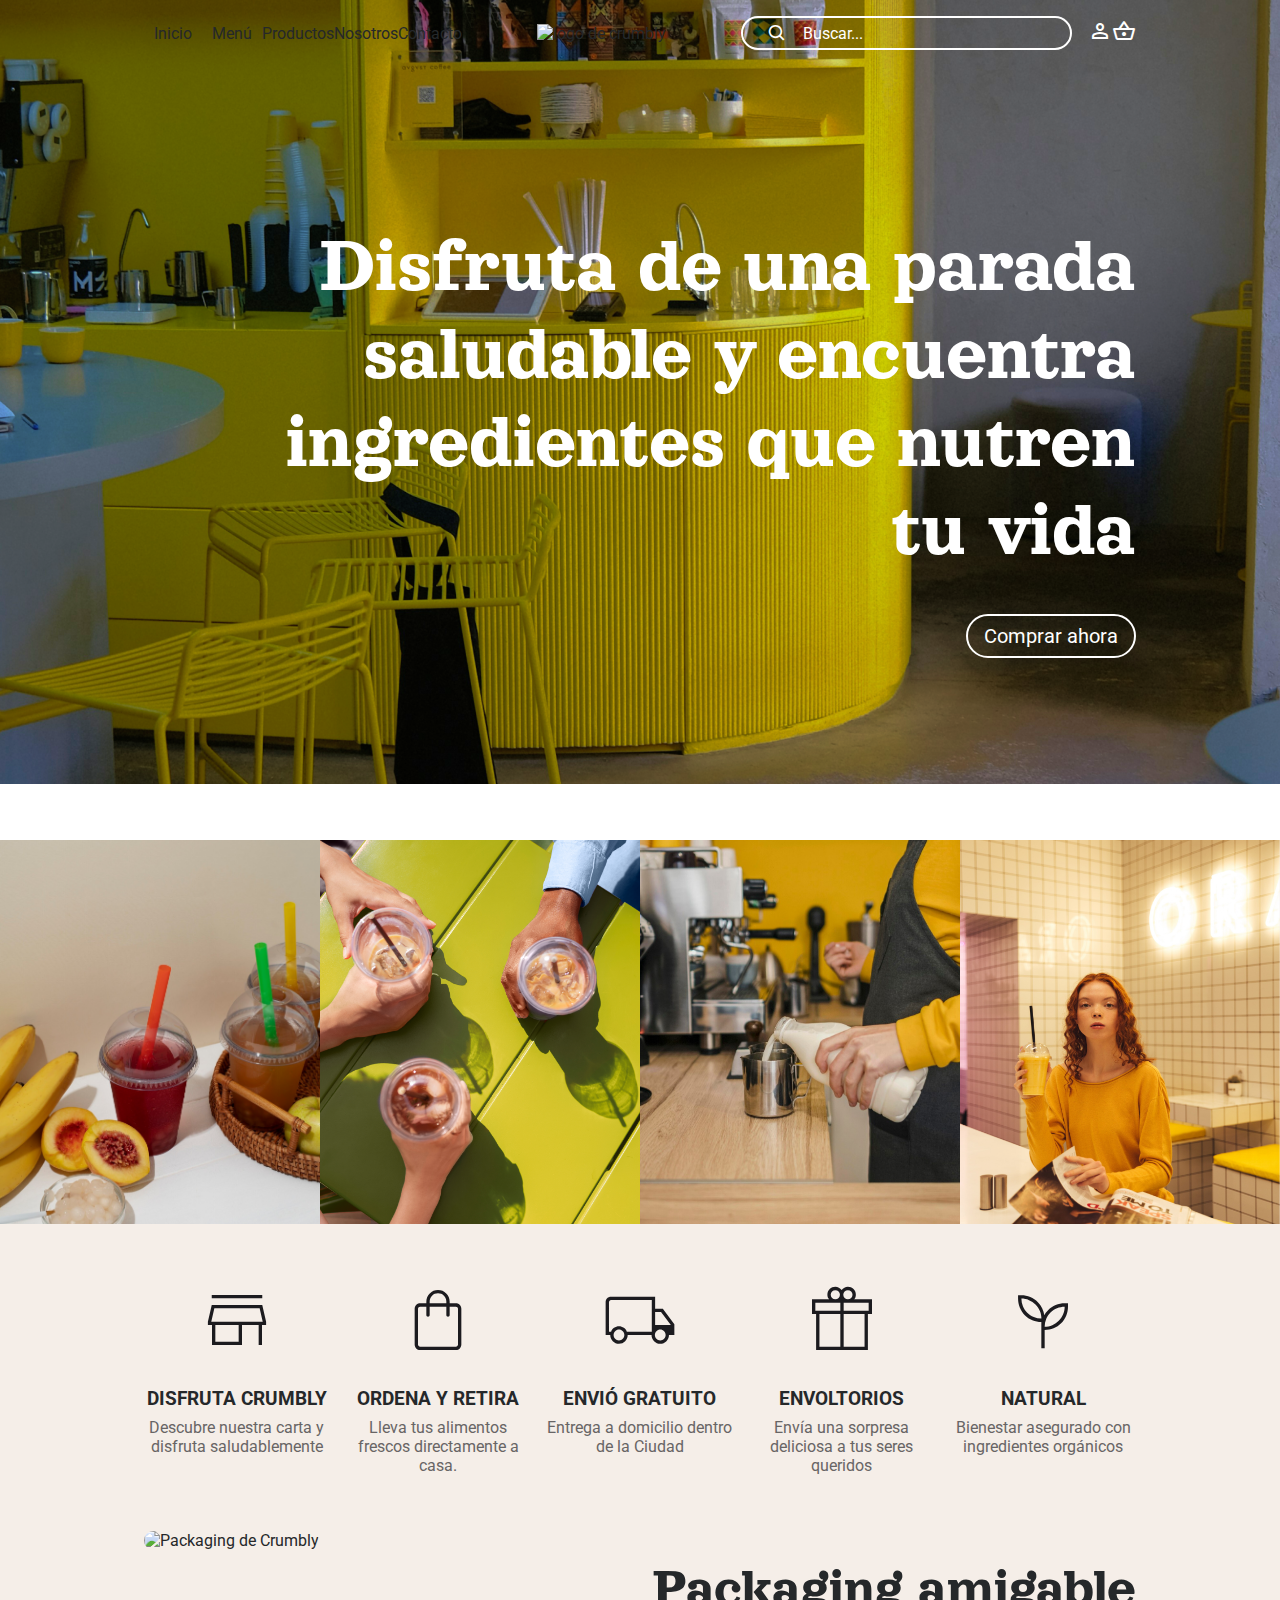
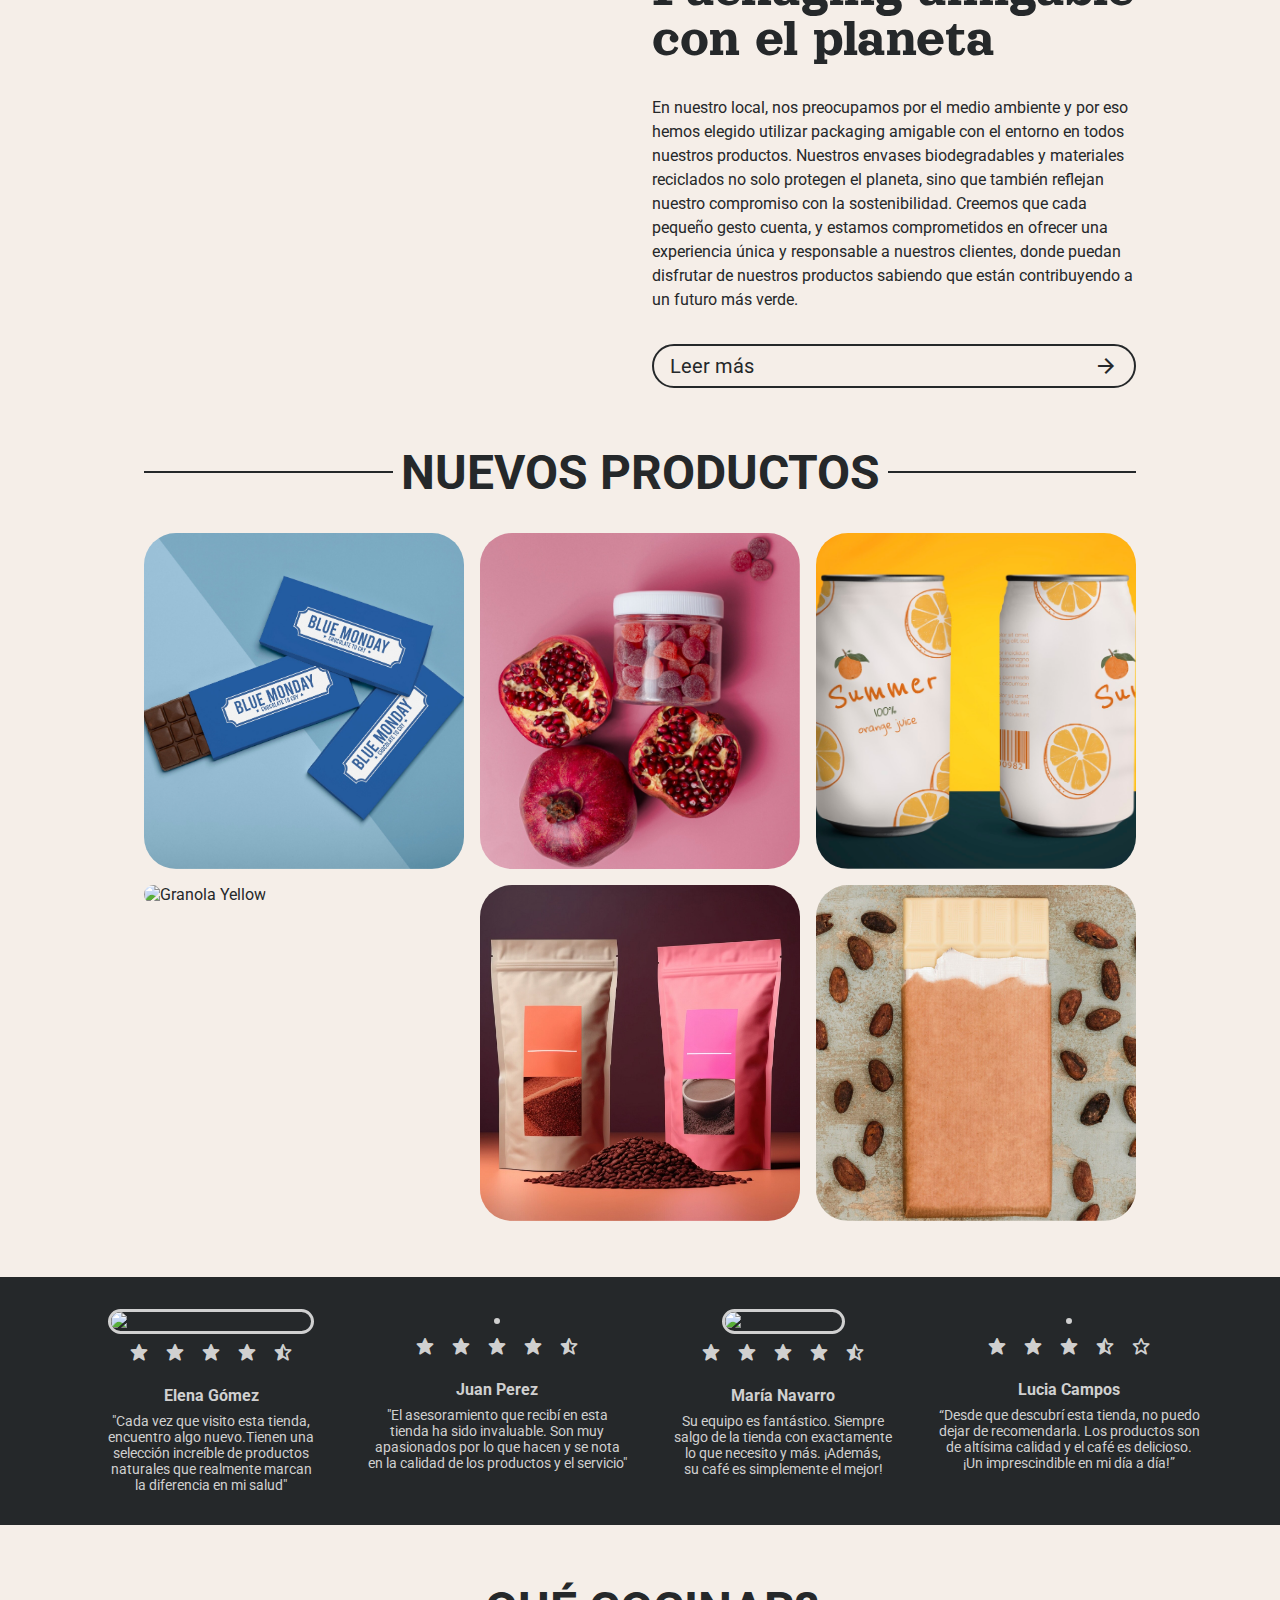
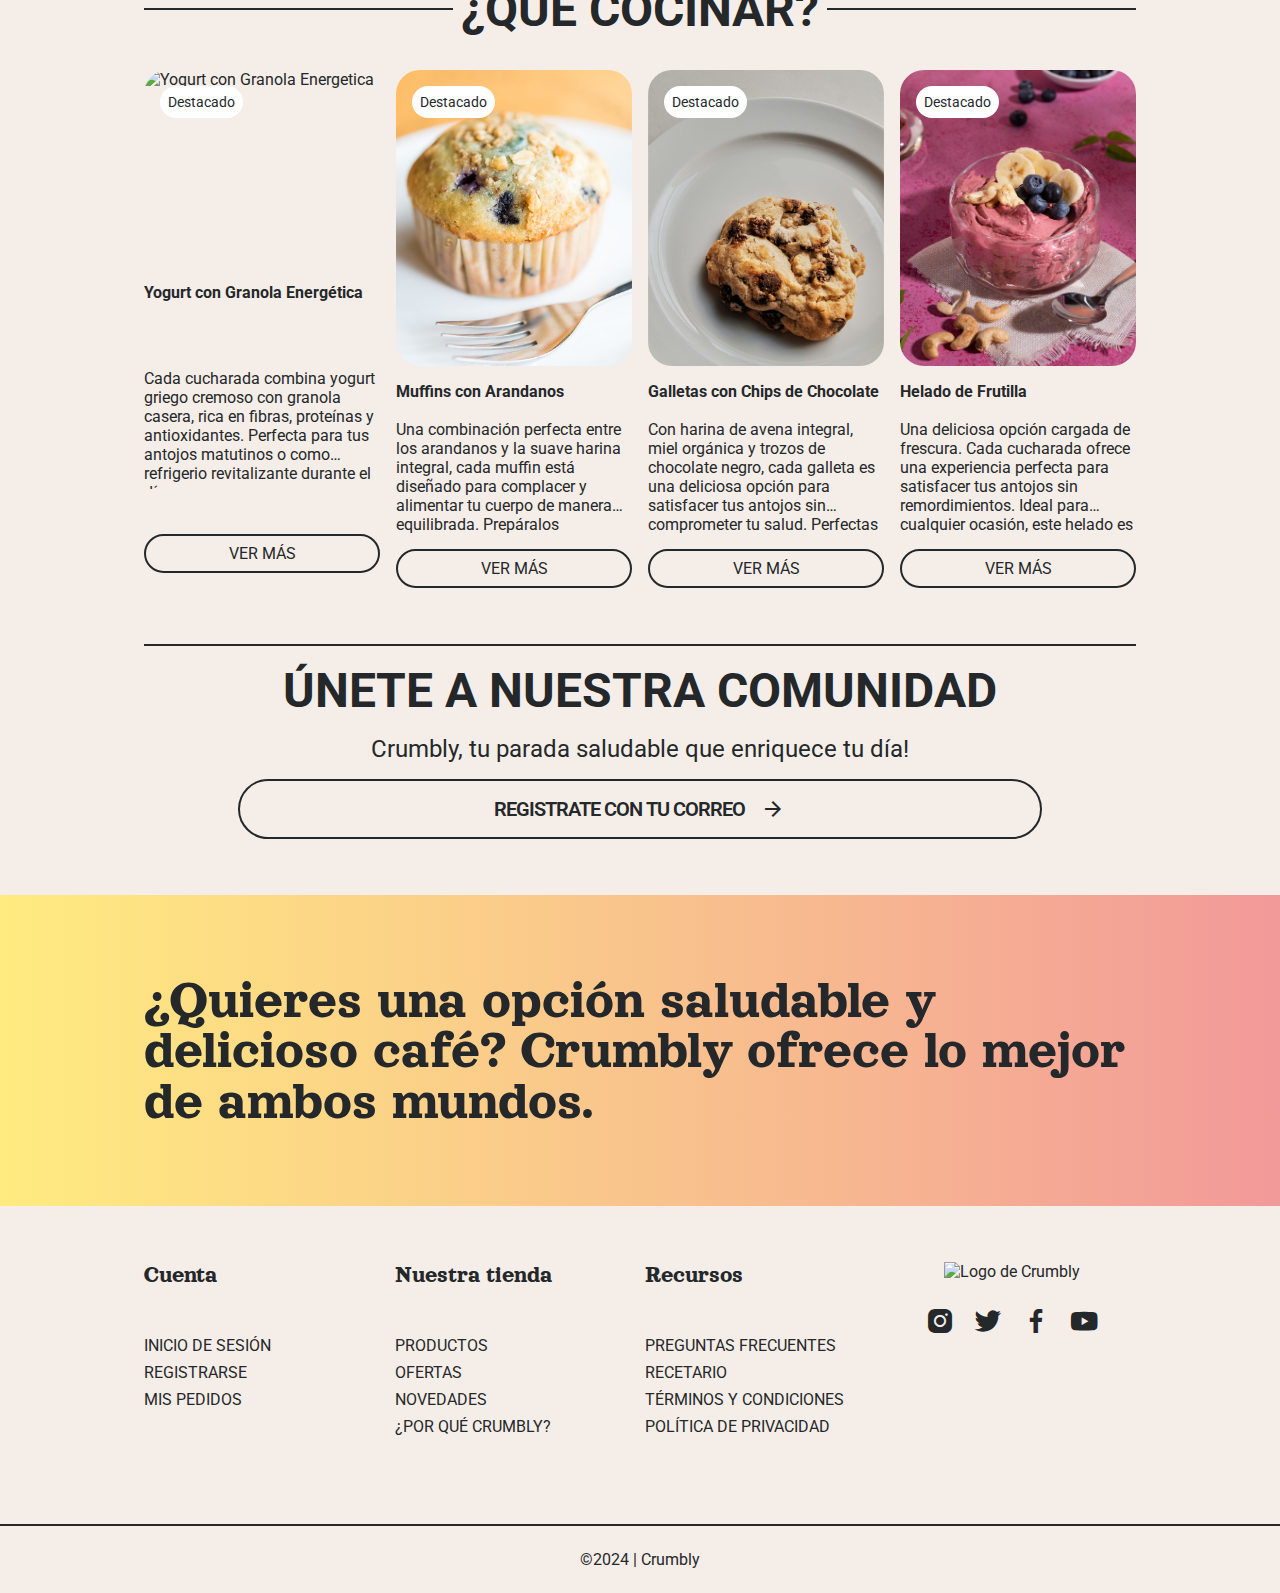
==== commit eb4113bf: "Se agrego a la carpeta html el archivo recetas.html" ====
--- a/index.html
+++ b/index.html
@@ -36,7 +36,7 @@
                     <li class="header__nav-list-item"><a class="header__nav-link nav-link--home" href="html/menubebidas.html">Menú</a></li>
                     <li class="header__nav-list-item"><a class="header__nav-link nav-link--home" href="html/productos.html">Productos</a></li>
                     <li class="header__nav-list-item"><a class="header__nav-link nav-link--home" href="html/nosotros.html">Nosotros</a></li>
-                    <li class="header__nav-list-item"><a class="header__nav-link nav-link--home" href="html/contacto.html">Contacto</a></li>
+                    <li class="header__nav-list-item"><a class="header__nav-link nav-link--home" href="html/contacto.html">Contacto</a></li>    
                 </ul>
             </nav>
             <!-- Svg - Contenedor del Logo -->
@@ -80,7 +80,7 @@
         <section class="banner-group">
             <!--Primer Imagen-->
             <div class="banner-group__item">
-                <img class="banner-group__image" src="aseets/imagenes/home/storenatural.jpg" alt="Jugo de frutas">
+                <img class="banner-group__image" src="aseets/imagenes/home/juice-fruit.png" alt="Jugo de frutas">
             </div>
             <!--Segunda Imagen-->
             <div class="banner-group__item">
--- a/css/style.css
+++ b/css/style.css
@@ -123,6 +123,7 @@
   position: relative;
   width: 100%;
   text-decoration: none;
+  color: #25282A;
   /* Transiciones */
 }
 .main__header .header__navbar .nav__container .header__nav-list .header__nav-list-item .header__nav-link:after {
@@ -234,12 +235,13 @@
   padding-right: 16px;
 }
 .wrapper .product-list .product-list__item .product-list__title {
-  font-size: 1.5rem;
+  font-size: 1rem;
   text-transform: uppercase;
+  margin-bottom: 16px;
 }
 .wrapper .product-list .product-list__item .product-list__subtitle {
-  font-size: 1.25rem;
-  padding-top: 8px;
+  font-size: 1rem;
+  margin: 8px 0px;
 }
 .wrapper .product-list .product-list__item .product-list__list {
   list-style: none;
@@ -424,6 +426,10 @@
   font-weight: 400;
   margin-bottom: 48px;
 }
+.footer .footer__primary .footer__links .footer__link-item .footer__list {
+  margin-bottom: 0px;
+  padding: 0px;
+}
 .footer .footer__primary .footer__links .footer__link-item .footer__list .footer__list-item {
   margin: 8px 0;
   list-style: none;
@@ -431,6 +437,8 @@
 }
 .footer .footer__primary .footer__links .footer__link-item .footer__list .footer__list-item .footer__link {
   width: 100%;
+  color: #25282A;
+  text-decoration: none;
   text-transform: uppercase;
 }
 .footer .footer__primary .footer__social {
@@ -449,6 +457,7 @@
   display: flex;
   gap: 16px;
   justify-content: center;
+  padding: 0px;
 }
 .footer .footer__primary .footer__social .footer__social-items .footer__social-list .footer__social-list-item {
   list-style: none;
@@ -654,6 +663,11 @@
   margin-top: 16px;
 }
 
+.wrapper {
+  display: flex;
+  flex-direction: row;
+}
+
 .wrap__container {
   display: flex;
   flex-wrap: wrap;
@@ -972,12 +986,19 @@
   border-radius: 0px;
   border-bottom: 2px solid #25282A;
   padding: 8px;
+  background-color: transparent;
+}
+.contact-container .contact-container__form .form__input-group .form__input:focus, .contact-container .contact-container__form .form__input-group .form__textarea:focus {
+  outline: none;
 }
 .contact-container .contact-container__form .form__input-group .form__textarea {
-  padding: 16px 0px 32px 0px;
+  padding: 8px;
   min-width: 100%;
   resize: vertical;
-  font-family: var(--primary-font);
+  font-family: "Roboto", sans-serif;
+}
+.contact-container .contact-container__form .form__input-group .form__textarea:focus {
+  outline: none;
 }
 .contact-container .contact-container__form .form__input-group .form__select {
   width: 100%;
@@ -986,6 +1007,10 @@
   border-bottom: 2px solid #25282A;
   padding: 8px;
   color: #25282A;
+  margin-top: 16px;
+}
+.contact-container .contact-container__form .form__input-group .form__select:focus {
+  outline: none;
 }
 
 .products {
@@ -1099,7 +1124,7 @@
     padding: 0 120px;
   }
   .banner-gradient {
-    padding-top: 52px;
+    padding: 52px 120PX;
   }
   .footer__primary {
     padding-top: 48px;
@@ -1111,7 +1136,26 @@
   .area-container-card .card-container .card-item__image {
     height: 160px;
   }
-}
+  .content .content__info .content__primary .content__image, .content .content__info .content__secondary .content__image {
+    height: 100%;
+  }
+  .content .content__info .content__secondary {
+    padding-top: 0px;
+  }
+  .contact-container {
+    gap: 16px;
+  }
+}
+/*
+.content__container{
+  .info__container{
+    .item__container--secondary{
+      padding-top: 0px;
+      justify-content: space-between;
+    }
+  }
+}
+*/
 /*-------------------Variables-------------*/
 /*---Colores---*/
 /* Gris claro */
@@ -1180,16 +1224,23 @@
     flex-grow: 1;
     order: 3;
   }
+  .main__header .header__navbar .menu-responsive i {
+    font-size: 2rem;
+  }
   .main__header .header__navbar .nav__container {
     display: none;
   }
   .main__header .header__navbar .header__logo {
     justify-content: flex-start;
     flex-grow: 1;
+    width: 160px;
   }
   .main__header .header__navbar .header__search {
     width: 100%;
     flex-grow: 1;
+  }
+  .main__header .header__navbar .material-symbols-outlined {
+    font-size: 2rem;
   }
   .header--home {
     height: 680px;
@@ -1293,7 +1344,8 @@
     flex-direction: column;
   }
   .content__container .title__container .title__text {
-    margin-left: 40px;
+    font-size: 3rem;
+    margin-top: 40px;
   }
   .contact-container {
     flex-direction: column;
@@ -1304,6 +1356,9 @@
   }
   .contact-container .faq-container {
     width: 100%;
+  }
+  .contact-container .faq-container .faq-container__summary {
+    width: 88px;
   }
 }
 @media (max-width: 600px) {
@@ -1312,10 +1367,10 @@
   .content__container,
   .banner-gradient,
   .footer__primary {
-    padding: 0 16px;
+    padding: 0 32px;
   }
   .banner-gradient {
-    padding: 24px 16px;
+    padding: 24px 32px;
   }
   .banner-gradient .banner-gradient__heading {
     font-size: 2rem;
@@ -1403,6 +1458,9 @@
     padding-top: 16px;
     max-width: 100%;
   }
+  .products .new-products {
+    padding-left: 32px;
+  }
   .area-container-card .card-container {
     display: grid;
     grid-template-columns: repeat(2, 1fr);
@@ -1441,7 +1499,7 @@
   }
   .title__container .title__text {
     margin-top: 32px;
-    font-size: 2rem;
+    font-size: 1.5rem;
   }
   .menu-categories .menu-categories__buttons {
     padding: 8px 0px;
@@ -1454,6 +1512,28 @@
   }
   .menu-categories .menu-categories__buttons .menu-categories__list .menu-categories__list-item .menu-categories__link {
     font-size: 0.875rem;
+  }
+  .main__header .header__navbar .menu-responsive {
+    order: 1;
+    flex: 1;
+  }
+  .main__header .header__navbar .nav__container {
+    display: none;
+  }
+  .main__header .header__navbar .header__logo {
+    order: 2;
+    flex: 1;
+  }
+  .main__header .header__navbar .header__search {
+    flex: 1;
+    justify-content: flex-end;
+    order: 3;
+  }
+  .main__header .header__navbar .header__search .search-container {
+    display: none;
+  }
+  .main__header .header__navbar .material-symbols-outlined {
+    font-size: 2rem;
   }
   .banner-group {
     height: 160px;
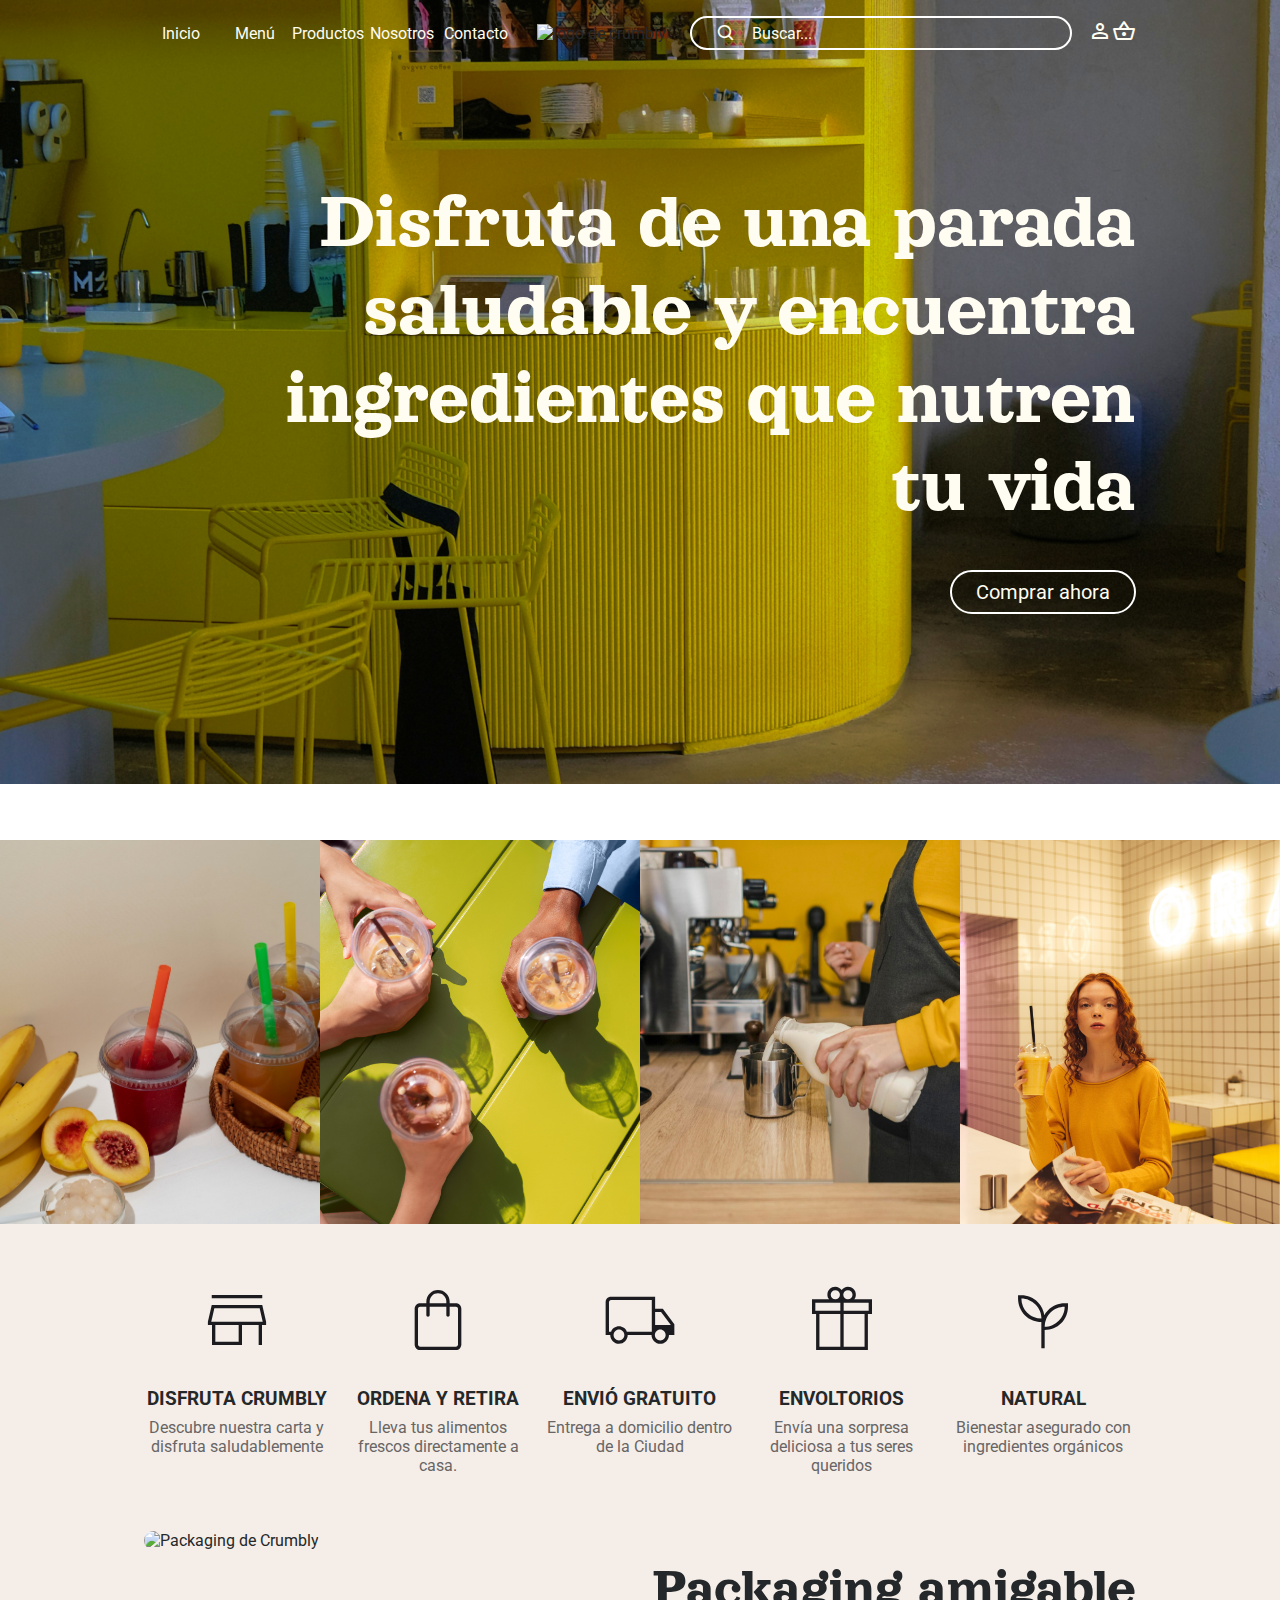
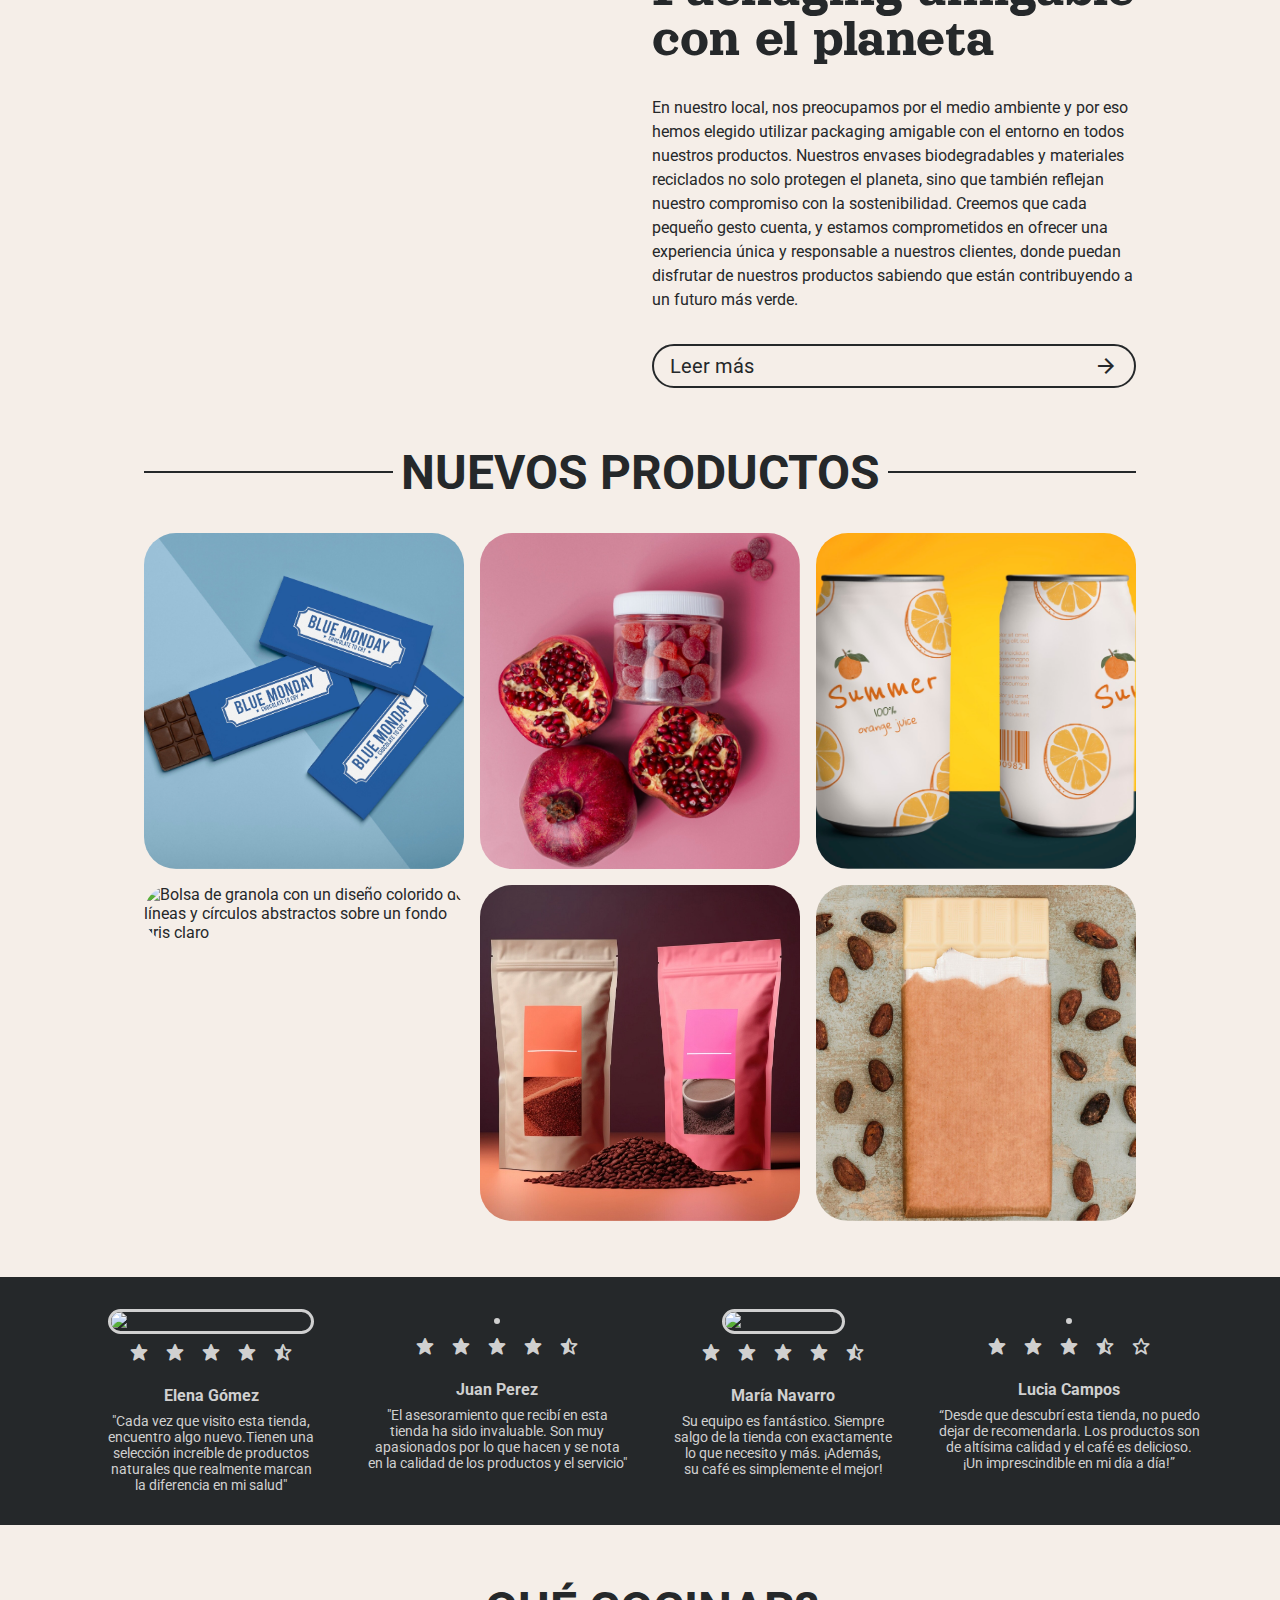
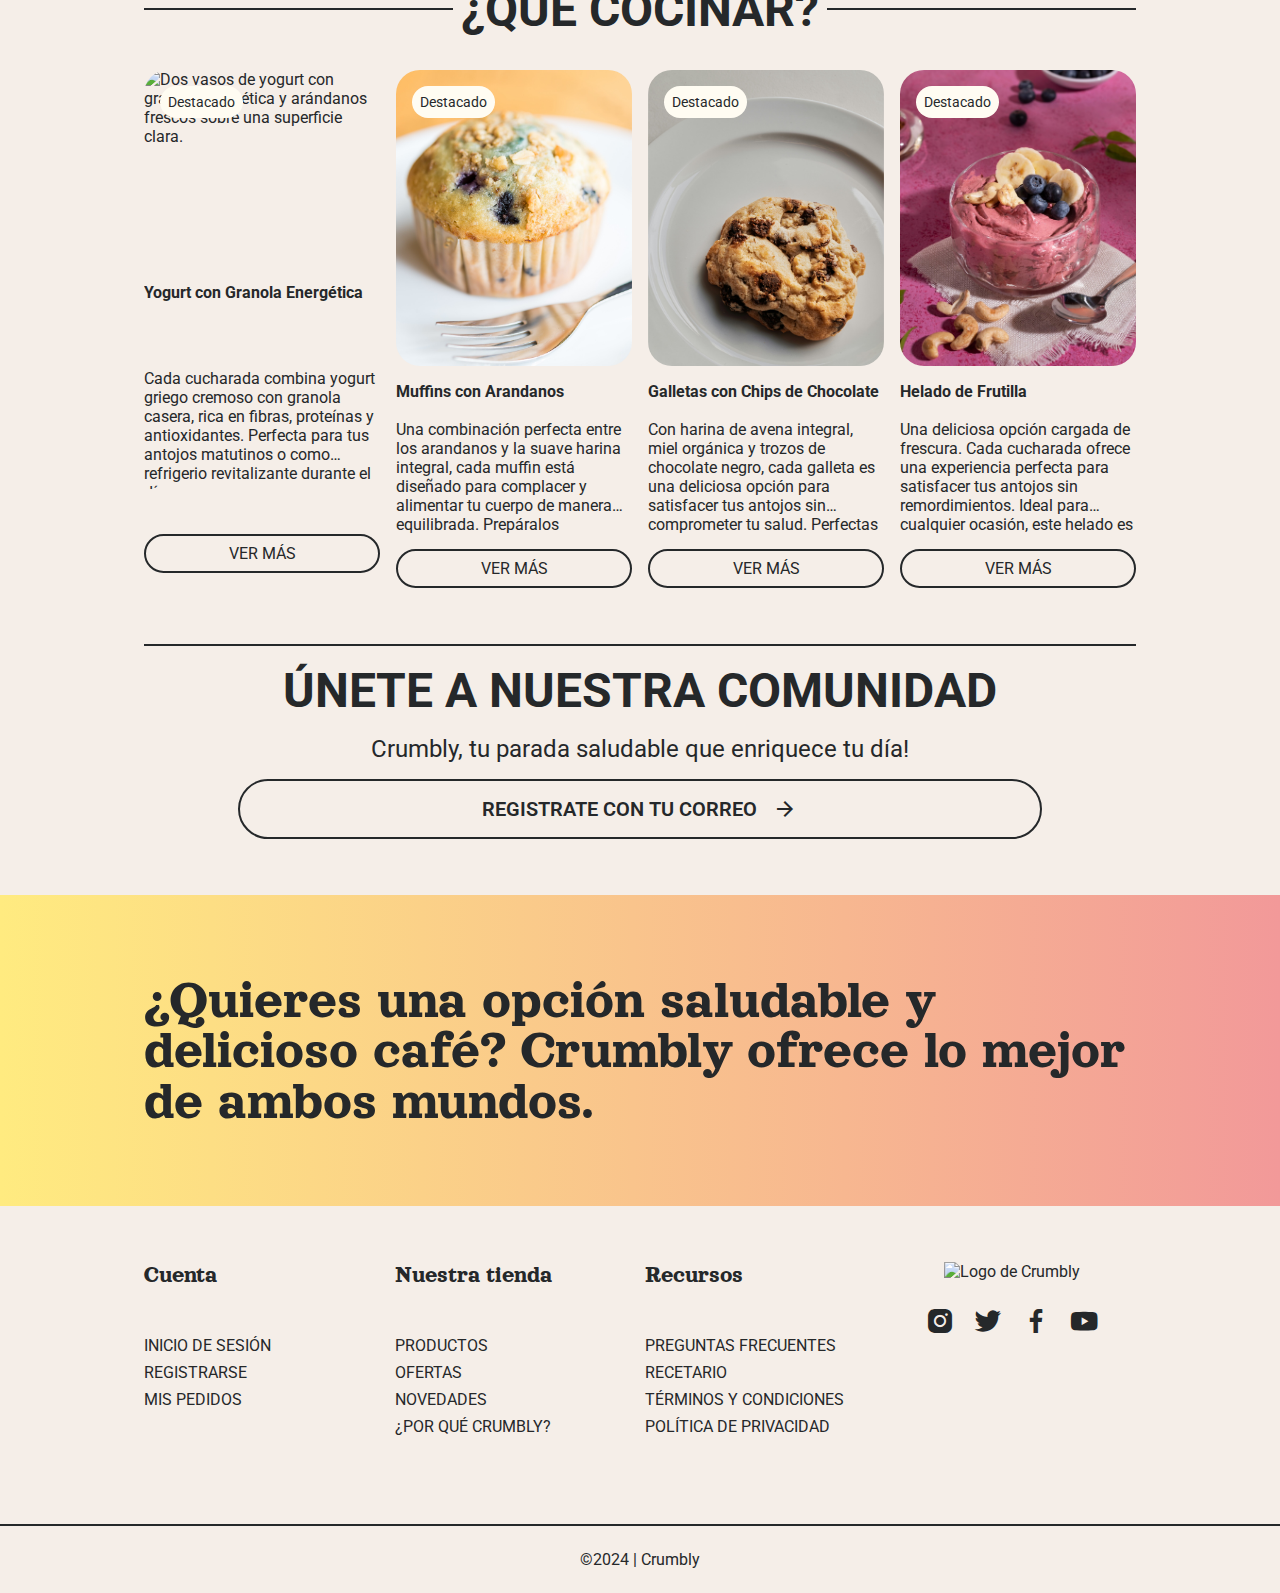
==== commit 185e5cba: "Se creo la carpeta js y se realizaron modificaciones" ====
--- a/index.html
+++ b/index.html
@@ -18,6 +18,11 @@
         <!-- Google Fonts -->
         <link rel="stylesheet" href="https://fonts.googleapis.com/css2?family=Material+Symbols+Outlined:opsz,wght,FILL,GRAD@24,300,0,0">
         <link rel="stylesheet" href="https://cdnjs.cloudflare.com/ajax/libs/font-awesome/6.0.0-beta3/css/all.min.css">
+        <!--Meta Tags-->
+        <!--Meta Description-->
+        <meta name="description" content="">
+        <!--Meta Keywords-->
+        <meta name="keywords" content="café, Cafetería, shop orgánico, Dietética, productos naturales, orgánico, natural, delicioso">
     </head>
 <body>
     
@@ -32,11 +37,11 @@
             <nav class="nav__container header__nav--home">
                 <!-- Links del Menú -->
                 <ul class="header__nav-list nav-list--home">
-                    <li class="header__nav-list-item"><a class="header__nav-link nav-link--home" href="index.html">Inicio</a></li>
-                    <li class="header__nav-list-item"><a class="header__nav-link nav-link--home" href="html/menubebidas.html">Menú</a></li>
-                    <li class="header__nav-list-item"><a class="header__nav-link nav-link--home" href="html/productos.html">Productos</a></li>
-                    <li class="header__nav-list-item"><a class="header__nav-link nav-link--home" href="html/nosotros.html">Nosotros</a></li>
-                    <li class="header__nav-list-item"><a class="header__nav-link nav-link--home" href="html/contacto.html">Contacto</a></li>    
+                    <li class="header__nav-list-item nav-list-item--home active"><a class="header__nav-link nav-link--home" href="index.html">Inicio</a></li>
+                    <li class="header__nav-list-item nav-list-item--home"><a class="header__nav-link nav-link--home" href="html/menubebidas.html">Menú</a></li>
+                    <li class="header__nav-list-item nav-list-item--home"><a class="header__nav-link nav-link--home" href="html/productos.html">Productos</a></li>
+                    <li class="header__nav-list-item nav-list-item--home"><a class="header__nav-link nav-link--home" href="html/nosotros.html">Nosotros</a></li>
+                    <li class="header__nav-list-item nav-list-item--home"><a class="header__nav-link nav-link--home" href="html/contacto.html">Contacto</a></li>    
                 </ul>
             </nav>
             <!-- Svg - Contenedor del Logo -->
@@ -163,22 +168,22 @@
             </div>
             <div class="grid__container">
                 <div class="grid-container__item">
-                    <img src="aseets/imagenes/home/blue-chocolatte.png" alt="Chocolate negro amargo, marca Blue" class="grid-container__image">
+                    <img src="aseets/imagenes/home/blue-chocolatte.png" class="grid-container__image" alt="Tres barras de chocolate Blue Monday sobre un fondo azul, una de ellas parcialmente abierta mostrando el chocolate." >
                 </div> 
                 <div class="grid-container__item">
-                    <img src="aseets/imagenes/home/protein-gummies.png" alt="Gomitas Proteicas" class="grid-container__image">
+                    <img src="aseets/imagenes/home/protein-gummies.png" class="grid-container__image" alt="Frasco de gomitas rojas junto a dos granadas partidas por la mitad sobre un fondo rosa." >
                 </div>  
                 <div class="grid-container__item">
-                    <img src="aseets/imagenes/home/soda-tropical.png" alt="Soda tropical sabor naranja, baja en calorias" class="grid-container__image">
+                    <img src="aseets/imagenes/home/soda-tropical.png"  class="grid-container__image" alt="Dos latas blancas con el diseño de naranjas de la marca Summer 100% orange juice sobre un fondo amarillo.">
                 </div>  
                 <div class="grid-container__item">
-                    <img src="aseets/imagenes/home/packaging-cereal.jpg" alt="Granola Yellow" class="grid-container__image">
+                    <img src="aseets/imagenes/home/packaging-cereal.jpg" class="grid-container__image" alt="Bolsa de granola con un diseño colorido de líneas y círculos abstractos sobre un fondo gris claro" >
                 </div>  
                 <div class="grid-container__item">
-                    <img src="aseets/imagenes/home/coffee-beans.png" alt="Cafe Organico" class="grid-container__image">
+                    <img src="aseets/imagenes/home/coffee-beans.png" class="grid-container__image" alt="Dos bolsas de café organico en colores neutros, una beige y otra rosada, con granos y polvo de café delante de ellas sobre un fondo degradado." >
                 </div>  
                 <div class="grid-container__item">
-                    <img src="aseets/imagenes/home/white-chocolate.png" alt="Chocolate Blanco" class="grid-container__image">
+                    <img src="aseets/imagenes/home/white-chocolate.png" class="grid-container__image" alt="Barra de chocolate blanco parcialmente envuelta en papel kraft, rodeada de granos de cacao sobre una superficie rústica." >
                 </div> 
             </div>       
         </section>
@@ -281,7 +286,7 @@
                  <!--Imagen-->
                 <div class="card-container__item">
                     <div class="card-item__image">
-                        <img src="aseets/imagenes/recipes/cereals-yogurt.png" alt="Yogurt con Granola Energetica" class="card-item__img" >
+                        <img src="aseets/imagenes/recipes/cereals-yogurt.png" class="card-item__img" alt="Dos vasos de yogurt con granola energética y arándanos frescos sobre una superficie clara."  >
                         <span class="card-item__label">Destacado</span>
                     </div>
                     <!--Contenido--> 
@@ -302,7 +307,7 @@
                     <!--Contenedor Imagen y contenido-->
                     <!--Imagen-->
                     <div class="card-item__image">
-                        <img src="aseets/imagenes/recipes/Blueberry-muffin.png" alt="Muffins de arandanos" class="card-item__img">
+                        <img src="aseets/imagenes/recipes/Blueberry-muffin.png" class="card-item__img" alt="Muffin dorado con arándanos y trozos de avena en la parte superior sobre una superficie clara.">
                         <span class="card-item__label">Destacado</span>
                     </div>
                     <!--Contenido--> 
@@ -322,7 +327,7 @@
                     <!--Contenedor Imagen y contenido-->
                     <!--Imagen-->
                     <div class="card-item__image">
-                        <img src="aseets/imagenes/recipes/cookie.png" alt="Galletas con Chips de Chocolate" class="card-item__img">
+                        <img src="aseets/imagenes/recipes/cookie.png" class="card-item__img" alt="Galleta casera con chips de chocolate sobre un plato blanco" >
                         <span class="card-item__label">Destacado</span>
                     </div>
                     <div class="card-item__content">
@@ -341,7 +346,7 @@
                     <!--Contenedor Imagen y contenido-->
                     <!--Imagen-->
                     <div class="card-item__image">
-                        <img src="aseets/imagenes/recipes/ice-cream-blueberries.png" alt="Helado de frutos Rojos" class="card-item__img">
+                        <img src="aseets/imagenes/recipes/ice-cream-blueberries.png" class="card-item__img" alt="Copa de helado de frutilla decorada con rodajas de banana, arándanos, y nueces sobre una superficie rosa." >
                         <span class="card-item__label">Destacado</span>
                     </div>
                     <div class="card-item__content">
@@ -432,5 +437,6 @@
             <p>©2024 | Crumbly</p>
         </div>
     </footer>
+    <script src="js/navbar.js"></script>
 </body>
 </html>--- a/css/style.css
+++ b/css/style.css
@@ -142,8 +142,7 @@
 .main__header .header__logo {
   display: flex;
   justify-content: center;
-  flex-grow: 1;
-  width: 240px;
+  margin: 0 24px;
 }
 .main__header .header__search {
   display: flex;
@@ -174,10 +173,15 @@
 }
 .header--home .nav-bar--home .menu--responsive i {
   font-size: 1.25rem;
-  color: #fff;
-}
-.header--home .nav-bar--home .nav-list--home .nav-link--home {
-  color: #fff;
+  color: #FFFCF2;
+}
+.header--home .nav-bar--home .header__nav--home .nav-list--home .nav-list-item--home .nav-link--home {
+  color: #FFFCF2;
+  /* Transiciones */
+}
+.header--home .nav-bar--home .header__nav--home .nav-list--home .nav-list-item--home .nav-link--home:after {
+  content: "";
+  background-color: #FFFCF2;
 }
 .header--home .header__search {
   /* Contenedor iconos de usuario y carrito de compras */
@@ -189,10 +193,10 @@
 }
 .header--home .header__search .search-container i {
   font-size: 1.25rem;
-  color: #fff;
+  color: #FFFCF2;
 }
 .header--home .header__search .search-container input {
-  color: #fff;
+  color: #FFFCF2;
   font-size: 1rem;
 }
 .header--home .header__search .search-container input:focus {
@@ -200,10 +204,10 @@
 }
 .header--home .header__search .search-container input::placeholder {
   font-family: "Roboto", sans-serif;
-  color: #fff;
+  color: #FFFCF2;
 }
 .header--home .header__search .header__user-items span {
-  color: #fff;
+  color: #FFFCF2;
 }
 
 .main___container {
@@ -633,7 +637,7 @@
   position: absolute;
   top: 16px;
   left: 16px;
-  background-color: #fff;
+  background-color: #FFFCF2;
   color: #25282A;
   padding: 8px;
   border-radius: 50px;
@@ -663,6 +667,10 @@
   margin-top: 16px;
 }
 
+.area-container--secondary {
+  padding: 0px;
+}
+
 .wrapper {
   display: flex;
   flex-direction: row;
@@ -712,13 +720,13 @@
   background: linear-gradient(to top, rgba(10, 10, 10, 0.973), rgba(102, 102, 102, 0));
 }
 .wrap__container .item__wrap .wrap-item__content .wrap-item__title {
-  color: #fff;
+  color: #FFFCF2;
   font-size: 1.25rem;
 }
 .wrap__container .item__wrap .wrap-item__content .wrap-item__description {
   margin-top: 16px;
   font-size: 0.875rem;
-  color: #fff;
+  color: #FFFCF2;
   line-height: 120%;
 }
 
@@ -728,7 +736,7 @@
   justify-content: start;
   gap: 32px;
 }
-.container__button .btn, .container__button .btn--4 {
+.container__button .btn {
   display: inline-flex;
   width: auto;
   align-items: center;
@@ -746,12 +754,31 @@
   border: 2px solid #25282A;
 }
 .container__button .btn--2 {
-  color: #fff;
+  position: relative;
+  color: #FFFCF2;
   border: 2px solid #fff;
+  z-index: 1;
+  overflow: hidden;
+  padding: 8px 24px;
+}
+.container__button .btn--2::before {
+  content: "";
+  position: absolute;
+  width: 100%;
+  height: 200%;
+  left: 0;
+  top: -200%;
+  background-color: #FFFCF2;
+  border-radius: 50%;
+  transition: all 0.6s ease;
+  z-index: -1;
 }
 .container__button .btn--2:hover {
-  background-color: #fff;
   color: #25282A;
+}
+.container__button .btn--2:hover::before {
+  top: 0;
+  border-radius: 0%;
 }
 .container__button .btn--3 {
   font-size: 1rem;
@@ -759,15 +786,39 @@
   text-transform: uppercase;
 }
 .container__button .btn--4 {
-  display: flex;
+  position: relative;
+  overflow: hidden;
+  display: flex;
+  z-index: 1;
   justify-content: center;
   width: 90%;
   padding: 16px 24px;
   gap: 16px;
   font-size: 1.25rem;
-  letter-spacing: -1px;
   font-weight: 600;
   text-transform: uppercase;
+}
+.container__button .btn--4::before {
+  content: "";
+  position: absolute;
+  width: 100%;
+  height: 200%;
+  left: 0;
+  top: -200%;
+  background-color: #25282A;
+  border-radius: 50%;
+  transition: all 0.6s ease;
+  z-index: -1;
+}
+.container__button .btn--4:hover {
+  color: #FFFCF2;
+}
+.container__button .btn--4:hover span {
+  color: #FFFCF2;
+}
+.container__button .btn--4:hover::before {
+  top: 0;
+  border-radius: 0%;
 }
 
 .menu-categories__buttons .menu-categories__list {
@@ -807,9 +858,15 @@
   cursor: pointer;
   text-transform: uppercase;
 }
+.button__actions .category__ad--count {
+  width: 100%;
+}
+.button__actions .category__ad--item {
+  width: 32px;
+}
 .button__actions .category__add:hover {
   background-color: #25282A;
-  color: #fff;
+  color: #FFFCF2;
 }
 .button__actions .category__like {
   cursor: pointer;
@@ -826,13 +883,13 @@
   display: flex;
   flex-direction: column;
   align-items: flex-end;
-  margin-top: 156px;
+  margin-top: 112px;
   gap: 40px;
 }
 .title-primary .title-primary__heading {
   font-size: 5rem;
   font-family: "Orelega One", serif;
-  color: #fff;
+  color: #FFFCF2;
   line-height: 110%;
   width: 90%;
   font-weight: 400;
@@ -1050,25 +1107,27 @@
   border-radius: 100px;
   object-fit: cover;
 }
-.products .new-products__item-details {
+.products .new-products__item .new-products__item-details {
   padding: 0 16px;
   border-right: 2px solid #25282A;
 }
-.products .new-products__item-details-price {
+.products .new-products__item .new-products__item-details .new-products__item-price {
   display: flex;
   width: 100%;
   justify-content: space-between;
   text-align: left;
 }
-.products .new-products__item-details-price-through {
+.products .new-products__item .new-products__item-details .new-products__item-price .new-products__item-title, .products .new-products__item .new-products__item-details .new-products__item-price .new-products__item-amount {
+  font-weight: 600;
+}
+.products .new-products__item .new-products__item-details .new-products__item-price-through {
   text-decoration: line-through;
   color: #686565;
   display: flex;
   justify-content: flex-end;
   width: 100%;
 }
-.products .new-products__item-details-description {
-  color: #686565;
+.products .new-products__item .new-products__item-details .new-products__item-description {
   margin: 16px 0;
 }
 
@@ -1133,6 +1192,14 @@
   .header--home {
     height: 744px;
   }
+  .title-primary {
+    margin-top: 136px;
+  }
+  .title-primary .title-primary__heading {
+    font-size: 4.5rem;
+    line-height: 100%;
+  }
+  /*Contenedor de recetas*/
   .area-container-card .card-container .card-item__image {
     height: 160px;
   }
@@ -1146,16 +1213,6 @@
     gap: 16px;
   }
 }
-/*
-.content__container{
-  .info__container{
-    .item__container--secondary{
-      padding-top: 0px;
-      justify-content: space-between;
-    }
-  }
-}
-*/
 /*-------------------Variables-------------*/
 /*---Colores---*/
 /* Gris claro */
@@ -1213,8 +1270,12 @@
   .main___container {
     gap: 40px;
   }
+  .title-primary {
+    margin-top: 116px;
+  }
   .title-primary .title-primary__heading {
-    font-size: 3.5rem;
+    font-size: 4rem;
+    line-height: 90%;
   }
   .main__header .header__navbar {
     justify-content: space-between;
@@ -1243,7 +1304,7 @@
     font-size: 2rem;
   }
   .header--home {
-    height: 680px;
+    height: 704px;
   }
   .header--home .nav-bar--home .header__nav--home .nav-list--home {
     display: none;
@@ -1376,7 +1437,7 @@
     font-size: 2rem;
   }
   .header--home {
-    height: 600px;
+    height: 664px;
     margin-bottom: 40px;
   }
   .footer .footer__primary {
@@ -1410,8 +1471,11 @@
   .main___container {
     gap: 40px;
   }
+  .title-primary {
+    margin-top: 86px;
+  }
   .title-primary .title-primary__heading {
-    font-size: 2rem;
+    font-size: 3rem;
   }
   .banner-group {
     height: 320px;
@@ -1488,14 +1552,15 @@
 }
 @media (max-width: 360px) {
   .header--home {
-    height: 500px;
+    height: 624px;
     margin-bottom: 40px;
   }
   .title-primary {
-    margin-top: 120px;
-  }
-  .title-primary .title-primary .title-primary__heading {
-    font-size: 2rem;
+    margin-top: 66px;
+  }
+  .title-primary .title-primary__heading {
+    font-size: 2.25rem;
+    line-height: 90%;
   }
   .title__container .title__text {
     margin-top: 32px;
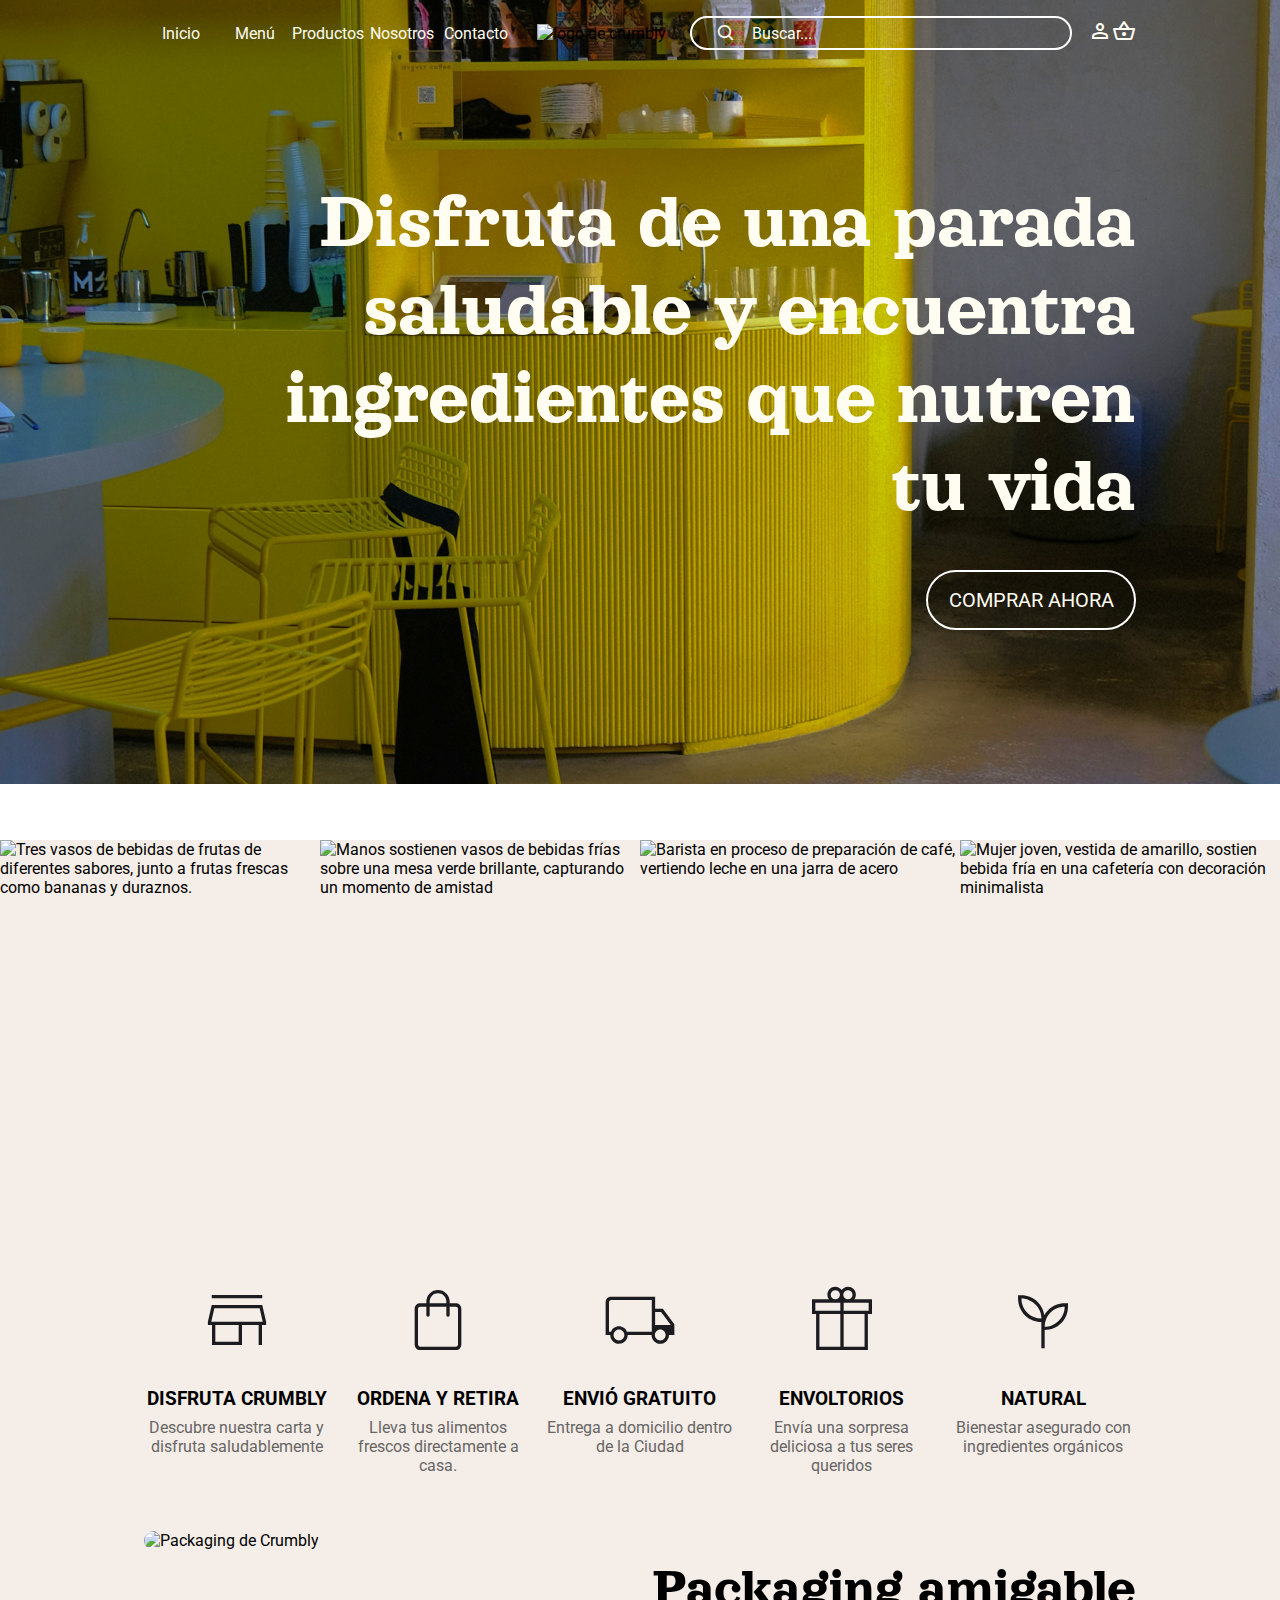
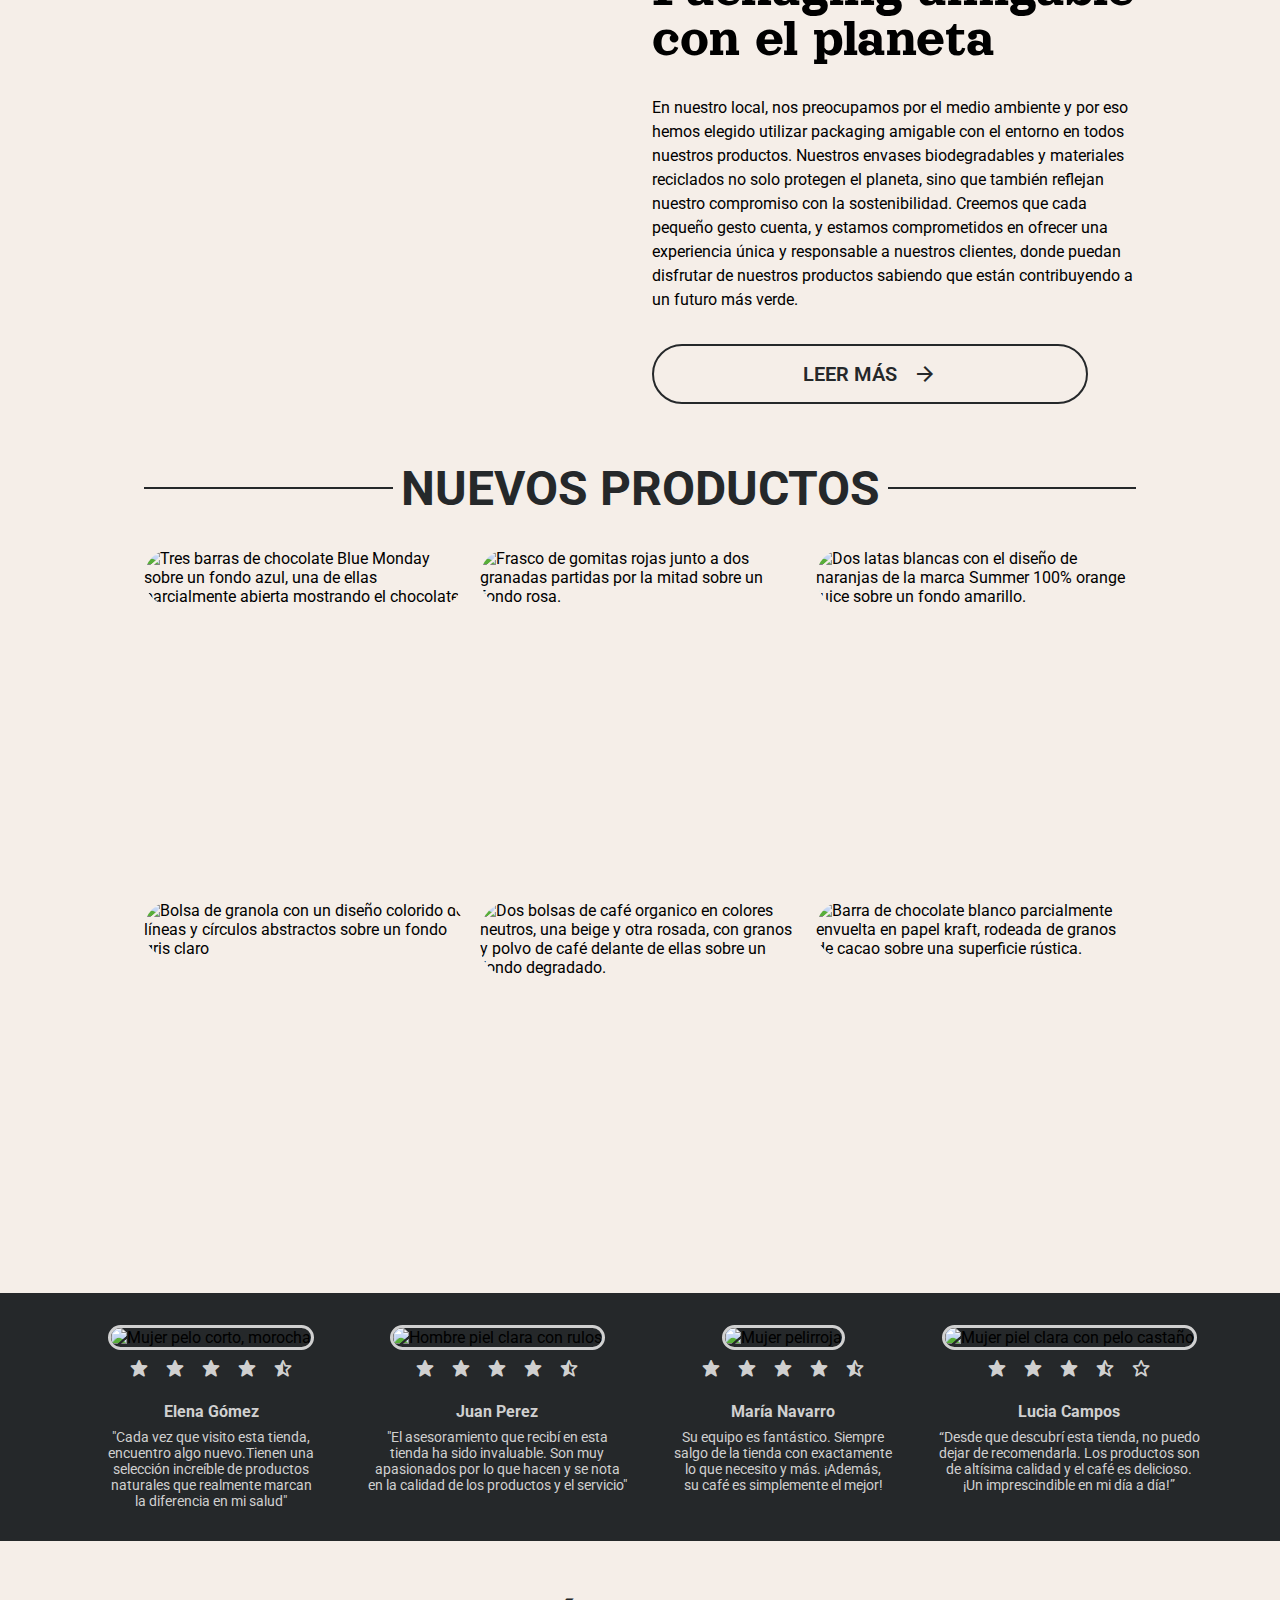
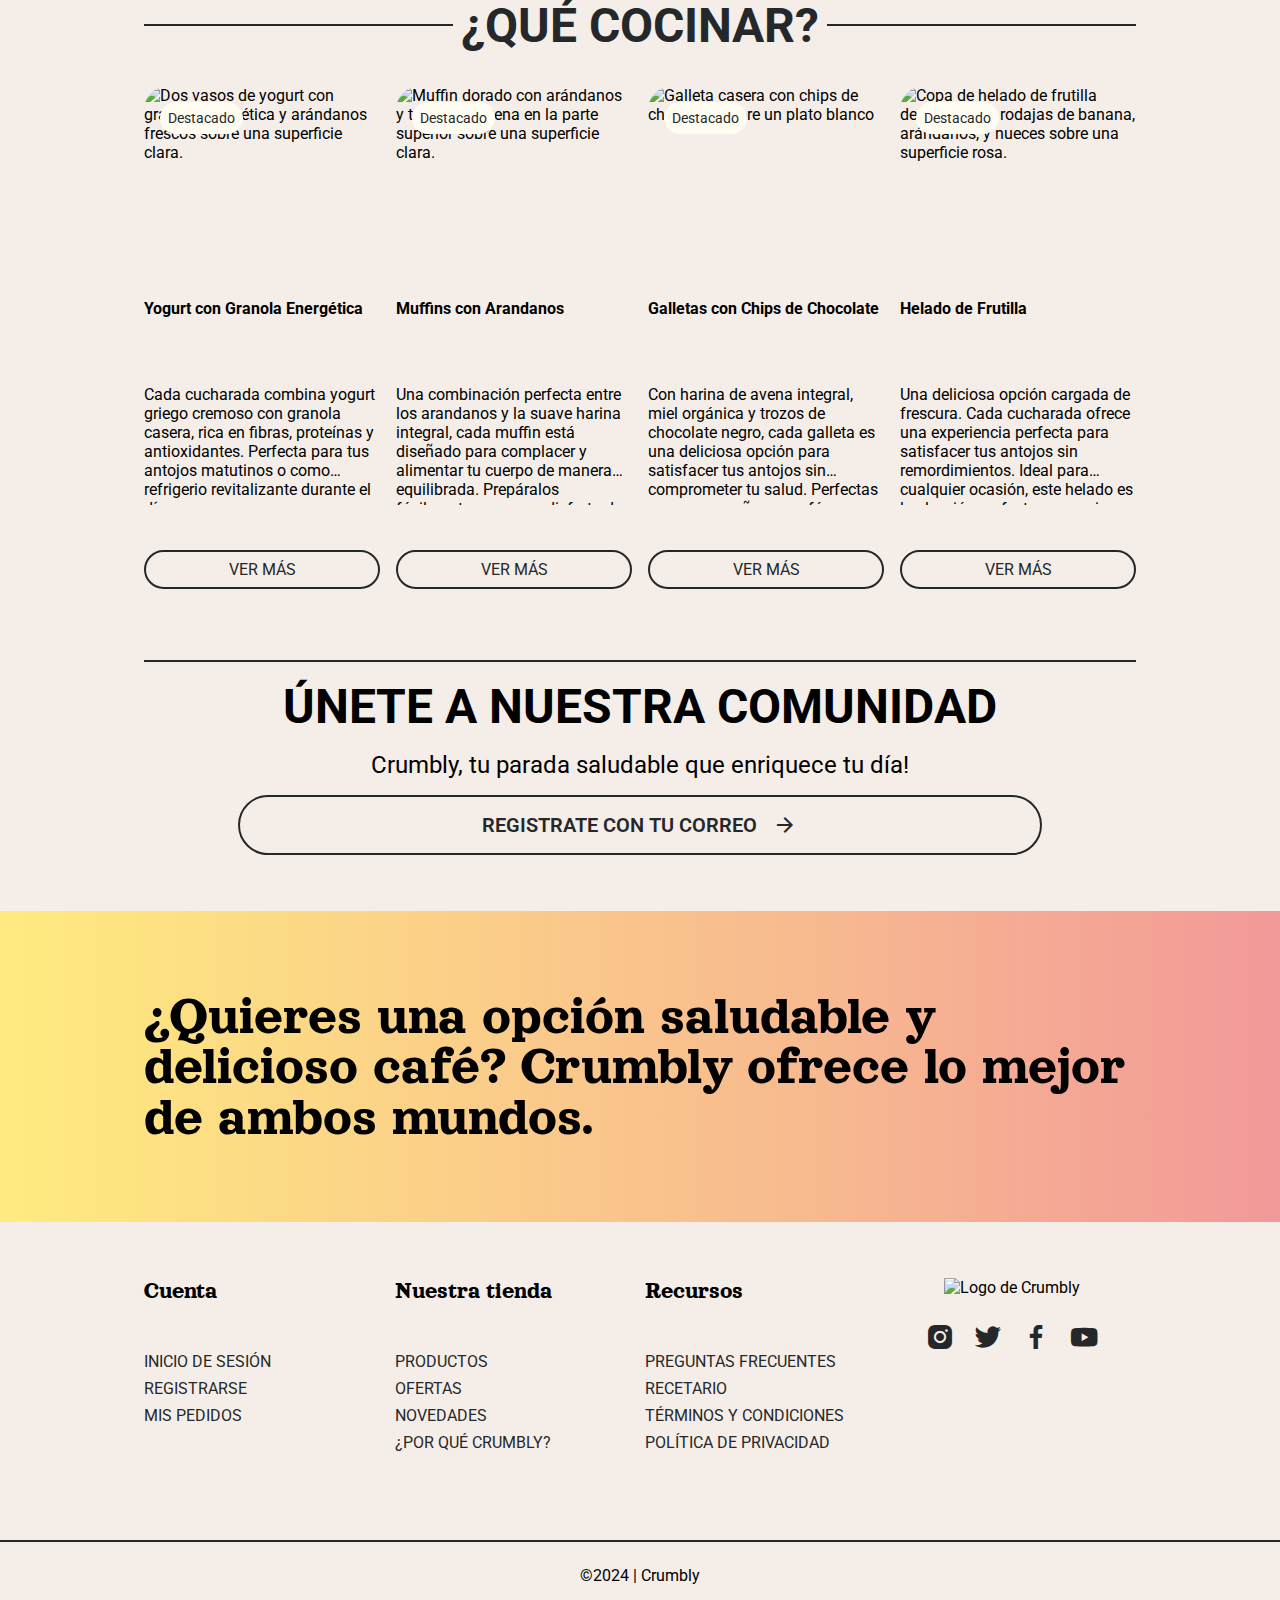
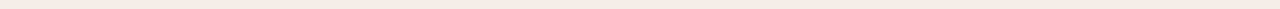
==== commit f7620cf6: "Se agregaron las meta tags" ====
--- a/index.html
+++ b/index.html
@@ -1,11 +1,11 @@
 <!DOCTYPE html>
-<html lang="en">
+<html lang="es">
     <head>
         <!-- Meta Tags -->
         <meta charset="UTF-8">
         <meta name="viewport" content="width=device-width, initial-scale=1.0">
         <!-- Title -->
-        <title>Crumbly</title>
+        <title>Crumbly - Home</title>
         <!-- Favicon -->
         <link rel="icon" href="aseets/svg/favicon.svg" type="image/png">
         <!-- Stylesheets -->
@@ -18,11 +18,18 @@
         <!-- Google Fonts -->
         <link rel="stylesheet" href="https://fonts.googleapis.com/css2?family=Material+Symbols+Outlined:opsz,wght,FILL,GRAD@24,300,0,0">
         <link rel="stylesheet" href="https://cdnjs.cloudflare.com/ajax/libs/font-awesome/6.0.0-beta3/css/all.min.css">
+        <link rel="stylesheet" href="https://cdnjs.cloudflare.com/ajax/libs/font-awesome/6.6.0/css/all.min.css" integrity="sha512-Kc323vGBEqzTmouAECnVceyQqyqdsSiqLQISBL29aUW4U/M7pSPA/gEUZQqv1cwx4OnYxTxve5UMg5GT6L4JJg==" crossorigin="anonymous" referrerpolicy="no-referrer" />
         <!--Meta Tags-->
         <!--Meta Description-->
-        <meta name="description" content="">
+        <meta name="description" content="En Crumbly, combinamos salud y placer en una Green Food Store con una selección de productos orgánicos y un bar saludable que ofrece opciones deliciosas. Descubre un espacio dedicado al bienestar y la calidad.">
         <!--Meta Keywords-->
-        <meta name="keywords" content="café, Cafetería, shop orgánico, Dietética, productos naturales, orgánico, natural, delicioso">
+        <meta name="keywords" content="café, cafetería, coffee break, dietética, productos naturales, orgánico, natural, delicioso, Green Food Store, alimentación saludable">
+        <!--Meta Telephone-->
+        <meta name="telephone" content="+542604000000">
+        <!--Meta Author-->
+        <meta name="author" content="Ana Zambrana">
+        <!--Meta Geo-->
+        <meta name="geo.placename" content="Argentina">
     </head>
 <body>
     
@@ -30,10 +37,6 @@
     <header class="main__header header--home">
         <div class="header__navbar nav-bar--home">
             <!-- Contenedor de la barra de navegación -->
-             <!--Icono de Menu Para responsive-->
-            <div class="menu-responsive menu--responsive">
-                <i class='bx bx-menu'></i>
-            </div>
             <nav class="nav__container header__nav--home">
                 <!-- Links del Menú -->
                 <ul class="header__nav-list nav-list--home">
@@ -67,6 +70,19 @@
                     </div>
                 </div>
             </section>
+            <!--Icono de Menu Para responsive-->
+             <div class="toggle_btn toggle--home">
+                <i class="fa-solid fa-bars"></i>
+            </div>
+            <div class="dropdown__menu dropdown--home">
+                <ul class="dropdown__menu-list nav-list--home">
+                    <li class="dropdown__menu-list-item dropdown__menu-item--home"><a class="dropdown__menu-link dropdown__menu-link--home" href="index.html">Inicio</a></li>
+                    <li class="dropdown__menu-list-item dropdown__menu-item--home"><a class="dropdown__menu-link dropdown__menu-link--home" href="html/menubebidas.html">Menú</a></li>
+                    <li class="dropdown__menu-list-item dropdown__menu-item--home"><a class="dropdown__menu-link dropdown__menu-link--home" href="html/productos.html">Productos</a></li>
+                    <li class="dropdown__menu-list-item dropdown__menu-item--home"><a class="dropdown__menu-link dropdown__menu-link--home" href="html/nosotros.html">Nosotros</a></li>
+                    <li class="dropdown__menu-list-item dropdown__menu-item--home"><a class="dropdown__menu-link dropdown__menu-link--home" href="html/contacto.html">Contacto</a></li>    
+                </ul>
+            </div>
         </div>
         <!-- Contenedor de Título Principal -->
         <div class="title-primary">
@@ -74,7 +90,7 @@
                 Disfruta de una parada saludable y encuentra ingredientes que nutren tu vida
             </h1>
              <!--Contenedor Button-->
-             <div class="container__button">
+             <div class="container__button containner--btn2">
                 <a href="#" class="btn btn--2">Comprar ahora</a>
             </div>
         </div>
@@ -85,19 +101,19 @@
         <section class="banner-group">
             <!--Primer Imagen-->
             <div class="banner-group__item">
-                <img class="banner-group__image" src="aseets/imagenes/home/juice-fruit.png" alt="Jugo de frutas">
+                <img class="banner-group__image" src="aseets/imagenes/home/juice-fruit.jpg" alt="Tres vasos de bebidas de frutas de diferentes sabores, junto a frutas frescas como bananas y duraznos.">
             </div>
             <!--Segunda Imagen-->
             <div class="banner-group__item">
-                <img class="banner-group__image" src="aseets/imagenes/home/coffee-with-friends.png" alt="Amigos compartiendo cafe helado">
+                <img class="banner-group__image" src="aseets/imagenes/home/coffee-with-friends.jpg" alt="Manos sostienen vasos de bebidas frías sobre una mesa verde brillante, capturando un momento de amistad ">
             </div>
             <!--Tercer Imagen-->
             <div class="banner-group__item">
-                <img class="banner-group__image" src="aseets/imagenes/home/coffee-milk.png" alt="Barista preparando cafe con leche">
+                <img class="banner-group__image" src="aseets/imagenes/home/coffee-milk.jpg" alt="Barista en proceso de preparación de café, vertiendo leche en una jarra de acero">
             </div>
             <!--Cuarta Imagen-->
             <div class="banner-group__item">
-                <img class="banner-group__image" src="aseets/imagenes/home/woman-somothies.png" alt="Mujer tomando Smothies">
+                <img class="banner-group__image" src="aseets/imagenes/home/woman-somothies.jpg" alt="Mujer joven, vestida de amarillo, sostien bebida fría en una cafetería con decoración minimalista">
             </div>
         </section>
         <!------------------------Contenedor de Servicios----------------------->
@@ -144,7 +160,7 @@
             <div class="content__info">
                 <!-- Contenido Primario -->
                 <div class="content__primary">
-                    <img class="content__image" src="aseets/imagenes/home/packaging02.jpg" alt="Packaging de Crumbly">
+                    <img class="content__image" src="aseets/imagenes/home/packaging02.jpg" alt="Packaging de Crumbly" class="lazyload">
                 </div>
                 <!-- Contenido Secundario -->
                 <div class="content__secondary">
@@ -168,22 +184,22 @@
             </div>
             <div class="grid__container">
                 <div class="grid-container__item">
-                    <img src="aseets/imagenes/home/blue-chocolatte.png" class="grid-container__image" alt="Tres barras de chocolate Blue Monday sobre un fondo azul, una de ellas parcialmente abierta mostrando el chocolate." >
+                    <img src="aseets/imagenes/home/blue-chocolatte.jpg" class="grid-container__image" alt="Tres barras de chocolate Blue Monday sobre un fondo azul, una de ellas parcialmente abierta mostrando el chocolate." class="lazyload">
                 </div> 
                 <div class="grid-container__item">
-                    <img src="aseets/imagenes/home/protein-gummies.png" class="grid-container__image" alt="Frasco de gomitas rojas junto a dos granadas partidas por la mitad sobre un fondo rosa." >
+                    <img src="aseets/imagenes/home/protein-gummies.jpg" class="grid-container__image" alt="Frasco de gomitas rojas junto a dos granadas partidas por la mitad sobre un fondo rosa." class="lazyload">
                 </div>  
                 <div class="grid-container__item">
-                    <img src="aseets/imagenes/home/soda-tropical.png"  class="grid-container__image" alt="Dos latas blancas con el diseño de naranjas de la marca Summer 100% orange juice sobre un fondo amarillo.">
+                    <img src="aseets/imagenes/home/soda-tropical.jpg"  class="grid-container__image" alt="Dos latas blancas con el diseño de naranjas de la marca Summer 100% orange juice sobre un fondo amarillo." class="lazyload">
                 </div>  
                 <div class="grid-container__item">
-                    <img src="aseets/imagenes/home/packaging-cereal.jpg" class="grid-container__image" alt="Bolsa de granola con un diseño colorido de líneas y círculos abstractos sobre un fondo gris claro" >
+                    <img src="aseets/imagenes/home/packaging-cereal.jpg" class="grid-container__image" alt="Bolsa de granola con un diseño colorido de líneas y círculos abstractos sobre un fondo gris claro" class="lazyload">
                 </div>  
                 <div class="grid-container__item">
-                    <img src="aseets/imagenes/home/coffee-beans.png" class="grid-container__image" alt="Dos bolsas de café organico en colores neutros, una beige y otra rosada, con granos y polvo de café delante de ellas sobre un fondo degradado." >
+                    <img src="aseets/imagenes/home/coffee-beans.jpg" class="grid-container__image" alt="Dos bolsas de café organico en colores neutros, una beige y otra rosada, con granos y polvo de café delante de ellas sobre un fondo degradado." class="lazyload">
                 </div>  
                 <div class="grid-container__item">
-                    <img src="aseets/imagenes/home/white-chocolate.png" class="grid-container__image" alt="Barra de chocolate blanco parcialmente envuelta en papel kraft, rodeada de granos de cacao sobre una superficie rústica." >
+                    <img src="aseets/imagenes/home/white-chocolate.jpg" class="grid-container__image" alt="Barra de chocolate blanco parcialmente envuelta en papel kraft, rodeada de granos de cacao sobre una superficie rústica." class="lazyload">
                 </div> 
             </div>       
         </section>
@@ -213,7 +229,7 @@
             <div class="item">
                 <!--Imagen-->
                 <div class="item__image">
-                    <img src="aseets/imagenes/avatar/avatar04.png" alt="">
+                    <img src="aseets/imagenes/avatar/avatar04.png" alt="Hombre piel clara con rulos">
                 </div>
                 <!--Valoracion de estrellas-->
                 <div class="item__rating-stars">
@@ -254,7 +270,7 @@
             <div class="item">
                 <!--Imagen-->
                 <div class="item__image">
-                    <img src="aseets/imagenes/avatar/avatar03.png" alt="">
+                    <img src="aseets/imagenes/avatar/avatar03.png" alt="Mujer piel clara con pelo castaño">
                 </div>
                 <!--Valoracion de estrellas-->
                 <div class="item__rating-stars">
@@ -277,7 +293,7 @@
             <!---Titulo---->
             <div class="title-container__third">
                 <hr class="title-container__line">
-                <h2 class="title-container__title">¿Qué cocinar?</h2>
+                <a href="html/recetas.html"> <h2 class="title-container__title">¿Qué cocinar?</h2></a>
                 <hr class="title-container__line">
             </div>
             <!----Primer Tarjeta---->
@@ -286,7 +302,7 @@
                  <!--Imagen-->
                 <div class="card-container__item">
                     <div class="card-item__image">
-                        <img src="aseets/imagenes/recipes/cereals-yogurt.png" class="card-item__img" alt="Dos vasos de yogurt con granola energética y arándanos frescos sobre una superficie clara."  >
+                        <img src="aseets/imagenes/recipes/cereals-yogurt.jpg" class="card-item__img" alt="Dos vasos de yogurt con granola energética y arándanos frescos sobre una superficie clara." class="lazyload">
                         <span class="card-item__label">Destacado</span>
                     </div>
                     <!--Contenido--> 
@@ -307,7 +323,7 @@
                     <!--Contenedor Imagen y contenido-->
                     <!--Imagen-->
                     <div class="card-item__image">
-                        <img src="aseets/imagenes/recipes/Blueberry-muffin.png" class="card-item__img" alt="Muffin dorado con arándanos y trozos de avena en la parte superior sobre una superficie clara.">
+                        <img src="aseets/imagenes/recipes/Blueberry-muffin.jpg" class="card-item__img" alt="Muffin dorado con arándanos y trozos de avena en la parte superior sobre una superficie clara." class="lazyload">
                         <span class="card-item__label">Destacado</span>
                     </div>
                     <!--Contenido--> 
@@ -327,7 +343,7 @@
                     <!--Contenedor Imagen y contenido-->
                     <!--Imagen-->
                     <div class="card-item__image">
-                        <img src="aseets/imagenes/recipes/cookie.png" class="card-item__img" alt="Galleta casera con chips de chocolate sobre un plato blanco" >
+                        <img src="aseets/imagenes/recipes/cookie.jpg" class="card-item__img" alt="Galleta casera con chips de chocolate sobre un plato blanco" class="lazyload">
                         <span class="card-item__label">Destacado</span>
                     </div>
                     <div class="card-item__content">
@@ -346,7 +362,7 @@
                     <!--Contenedor Imagen y contenido-->
                     <!--Imagen-->
                     <div class="card-item__image">
-                        <img src="aseets/imagenes/recipes/ice-cream-blueberries.png" class="card-item__img" alt="Copa de helado de frutilla decorada con rodajas de banana, arándanos, y nueces sobre una superficie rosa." >
+                        <img src="aseets/imagenes/recipes/ice-cream-blueberries.jpg" class="card-item__img" alt="Copa de helado de frutilla decorada con rodajas de banana, arándanos, y nueces sobre una superficie rosa." class="lazyload">
                         <span class="card-item__label">Destacado</span>
                     </div>
                     <div class="card-item__content">
@@ -370,7 +386,7 @@
             <p class="register__text">Crumbly, tu parada saludable que enriquece tu día!</p>
              <!--Contenedor Button-->
             <div class="container__button register__button">
-                <a href="#" class="btn btn--4">Registrate con tu correo<span class="material-symbols-outlined register__icon">arrow_forward</span></a>
+                <a href="#" class="btn btn--1">Registrate con tu correo<span class="material-symbols-outlined register__icon">arrow_forward</span></a>
             </div>
         </section>
         <!------------------------Contenedor Banner Gradiente----------------------->
--- a/css/style.css
+++ b/css/style.css
@@ -28,7 +28,6 @@
 * {
   margin: 0px;
   padding: 0px;
-  color: #25282A;
   font-family: "Roboto", sans-serif;
 }
 
@@ -92,13 +91,7 @@
   width: 100%;
   align-items: center;
   margin: 16px 0;
-}
-.main__header .header__navbar .menu-responsive {
-  display: none;
-}
-.main__header .header__navbar .menu-responsive i {
-  font-size: 1.5rem;
-  color: #25282A;
+  position: relative;
 }
 .main__header .header__navbar .nav__container {
   display: flex;
@@ -156,6 +149,9 @@
   display: flex;
   flex-direction: row;
 }
+.main__header .header__search .header__user-items .material-symbols-outlined {
+  color: #25282A;
+}
 
 /* Header HOME, archivo index.html */
 .header--home {
@@ -166,13 +162,8 @@
   background-position: center;
   height: 784px;
   margin-bottom: 56px;
-  transition: background-color 0.3s ease;
-}
-.header--home .nav-bar--home .menu--responsive {
-  display: none;
-}
-.header--home .nav-bar--home .menu--responsive i {
-  font-size: 1.25rem;
+}
+.header--home .nav-bar--home .toggle--home {
   color: #FFFCF2;
 }
 .header--home .nav-bar--home .header__nav--home .nav-list--home .nav-list-item--home .nav-link--home {
@@ -204,6 +195,9 @@
 }
 .header--home .header__search .search-container input::placeholder {
   font-family: "Roboto", sans-serif;
+  color: #FFFCF2;
+}
+.header--home .header__search .header__user-icon .material-symbols-outlined {
   color: #FFFCF2;
 }
 .header--home .header__search .header__user-items span {
@@ -469,9 +463,11 @@
 }
 .footer .footer__primary .footer__social .footer__social-items .footer__social-list .footer__social-list-item .footer__social-link {
   width: 100%;
+  color: #25282A;
 }
 .footer .footer__primary .footer__social .footer__social-items .footer__social-list .footer__social-list-item i {
-  font-size: 32px;
+  font-size: 2rem;
+  color: #25282A;
 }
 .footer .footer__secondary {
   text-align: center;
@@ -544,6 +540,8 @@
 
 /*Banner Gradiente*/
 .banner-gradient {
+  position: relative;
+  z-index: 1;
   height: auto;
   text-align: left;
   padding: 80px 144px;
@@ -737,6 +735,7 @@
   gap: 32px;
 }
 .container__button .btn {
+  color: #25282A;
   display: inline-flex;
   width: auto;
   align-items: center;
@@ -750,55 +749,20 @@
   text-align: center;
   border: 2px solid #25282A;
 }
-.container__button .btn--1, .container__button .btn--3 {
-  border: 2px solid #25282A;
-}
-.container__button .btn--2 {
-  position: relative;
-  color: #FFFCF2;
-  border: 2px solid #fff;
-  z-index: 1;
-  overflow: hidden;
-  padding: 8px 24px;
-}
-.container__button .btn--2::before {
-  content: "";
-  position: absolute;
-  width: 100%;
-  height: 200%;
-  left: 0;
-  top: -200%;
-  background-color: #FFFCF2;
-  border-radius: 50%;
-  transition: all 0.6s ease;
-  z-index: -1;
-}
-.container__button .btn--2:hover {
-  color: #25282A;
-}
-.container__button .btn--2:hover::before {
-  top: 0;
-  border-radius: 0%;
-}
-.container__button .btn--3 {
-  font-size: 1rem;
-  justify-content: center;
-  text-transform: uppercase;
-}
-.container__button .btn--4 {
+.container__button .btn--1, .container__button .btn--2 {
   position: relative;
   overflow: hidden;
   display: flex;
   z-index: 1;
   justify-content: center;
   width: 90%;
-  padding: 16px 24px;
+  padding: 16px 32px;
   gap: 16px;
   font-size: 1.25rem;
   font-weight: 600;
   text-transform: uppercase;
 }
-.container__button .btn--4::before {
+.container__button .btn--1::before, .container__button .btn--2::before {
   content: "";
   position: absolute;
   width: 100%;
@@ -810,15 +774,42 @@
   transition: all 0.6s ease;
   z-index: -1;
 }
-.container__button .btn--4:hover {
+.container__button .btn--1:hover, .container__button .btn--2:hover {
   color: #FFFCF2;
 }
-.container__button .btn--4:hover span {
+.container__button .btn--1:hover span, .container__button .btn--2:hover span {
   color: #FFFCF2;
 }
-.container__button .btn--4:hover::before {
+.container__button .btn--1:hover::before, .container__button .btn--2:hover::before {
   top: 0;
   border-radius: 0%;
+}
+.container__button .btn--2 {
+  position: relative;
+  color: #FFFCF2;
+  border: 2px solid #fff;
+  font-weight: 400;
+  white-space: nowrap;
+}
+.container__button .btn--2::before {
+  content: "";
+  background-color: #FFFCF2;
+}
+.container__button .btn--2:hover {
+  color: #25282A;
+}
+.container__button .btn--3 {
+  font-size: 1rem;
+  justify-content: center;
+  text-transform: uppercase;
+}
+.container__button .btn--3:hover {
+  background-color: #25282A;
+  color: #FFFCF2;
+}
+
+.containner--btn2 {
+  align-items: flex-end;
 }
 
 .menu-categories__buttons .menu-categories__list {
@@ -836,6 +827,7 @@
   padding: 8px 0;
 }
 .menu-categories__buttons .menu-categories__list .menu-categories__list-item .menu-categories__link {
+  color: #25282A;
   text-decoration: none;
   text-transform: uppercase;
   font-size: 1.25rem;
@@ -850,19 +842,27 @@
 }
 .button__actions .category__add {
   width: 100%;
-  padding: 6px 0;
   background-color: transparent;
   border: 2px solid #25282A;
-  border-radius: 50px;
   font-size: 0.875rem;
   cursor: pointer;
   text-transform: uppercase;
+  border-radius: 100px;
+  padding: 8px 0;
 }
 .button__actions .category__ad--count {
-  width: 100%;
+  flex: 1;
+  border-radius: 50px;
+  width: 100%;
+  height: 100%;
 }
 .button__actions .category__ad--item {
+  display: flex;
+  align-items: center;
+  justify-content: center;
+  border-radius: 100px;
   width: 32px;
+  height: 32px;
 }
 .button__actions .category__add:hover {
   background-color: #25282A;
@@ -912,12 +912,16 @@
   align-items: center;
   width: 100%;
 }
+.title-container__third a {
+  cursor: pointer;
+}
 .title-container__third .title-container__title {
   font-size: 3rem;
   text-transform: uppercase;
   text-align: center;
   white-space: nowrap;
   padding: 0 8px;
+  color: #25282A;
 }
 .title-container__third .title-container__line {
   border: none;
@@ -1001,7 +1005,7 @@
 }
 .content .content__info .content__primary .content__image, .content .content__info .content__secondary .content__image {
   width: 100%;
-  height: 504px;
+  height: 100%;
   border-radius: 32px;
   object-fit: cover;
 }
@@ -1022,42 +1026,87 @@
   line-height: 150%;
 }
 
-.contact-container {
+.container_content {
+  overflow: hidden;
+  box-sizing: border-box;
+  display: flex;
+  justify-content: space-between;
+  margin-top: 56px;
+  padding: 40px 114px;
+  gap: 32px;
+  width: 100%;
+}
+.container_content .container {
   display: flex;
   flex-direction: row;
-  gap: 32px;
-}
-.contact-container .contact-container__form {
-  display: flex;
-  flex-direction: column;
-  gap: 32px;
-  width: 100%;
-}
-.contact-container .contact-container__form .form__input-group {
+  justify-content: center;
+  align-items: center;
+  box-sizing: content-box;
+  position: relative;
+  width: 100%;
+  height: 650px;
+}
+.container_content .box {
+  overflow: hidden;
+  box-sizing: border-box;
+  position: absolute;
+  width: 100%;
+  height: 100%;
+  border-radius: 10px;
+  padding: 30px;
+}
+.container_content .box h2 {
+  font-family: "Orelega One", serif;
+  font-size: 3rem;
+  text-align: left;
+  font-weight: 400;
+}
+.container_content .box img {
+  height: auto;
+  overflow: hidden;
+  object-fit: cover;
+  border-radius: 10px;
+}
+.container_content .box1 {
+  background-color: #25282A;
+  top: 0;
+  left: 0;
+}
+.container_content .box2 {
+  border: 2px solid #25282A;
+  background-color: #F5EEE8;
+  gap: 24px;
+  top: -15px;
+  left: -15px;
+  display: flex;
+  flex-direction: column;
+  padding: 32px;
+}
+.container_content .box2 .form__input-group {
   display: flex;
   flex-direction: column;
   gap: 16px;
 }
-.contact-container .contact-container__form .form__input-group .form__input, .contact-container .contact-container__form .form__input-group .form__textarea {
+.container_content .box2 .form__input-group .form__input, .container_content .box2 .form__input-group .form__textarea {
   border: none;
   border-radius: 0px;
   border-bottom: 2px solid #25282A;
   padding: 8px;
   background-color: transparent;
 }
-.contact-container .contact-container__form .form__input-group .form__input:focus, .contact-container .contact-container__form .form__input-group .form__textarea:focus {
+.container_content .box2 .form__input-group .form__input:focus, .container_content .box2 .form__input-group .form__textarea:focus {
   outline: none;
 }
-.contact-container .contact-container__form .form__input-group .form__textarea {
+.container_content .box2 .form__input-group .form__textarea {
   padding: 8px;
   min-width: 100%;
   resize: vertical;
   font-family: "Roboto", sans-serif;
 }
-.contact-container .contact-container__form .form__input-group .form__textarea:focus {
+.container_content .box2 .form__input-group .form__textarea:focus {
   outline: none;
 }
-.contact-container .contact-container__form .form__input-group .form__select {
+.container_content .box2 .form__input-group .form__select {
   width: 100%;
   background-color: transparent;
   border: none;
@@ -1066,10 +1115,59 @@
   color: #25282A;
   margin-top: 16px;
 }
-.contact-container .contact-container__form .form__input-group .form__select:focus {
+.container_content .box2 .form__input-group .form__select:focus {
   outline: none;
 }
 
+/*.contact-container{
+    display: flex;
+    flex-direction: row;
+    gap: 32px; 
+    .contact-container__form{
+        display: flex;
+        flex-direction: column;
+        gap: 32px;
+        width: 100%; //
+        .form__input-group{
+            display: flex;
+            flex-direction: column;
+            gap: 16px; 
+            .form__input{
+                border: none; 
+                border-radius: 0px;
+                border-bottom:$border-primary; 
+                padding: 8px;
+                background-color: transparent;
+            }
+            .form__input:focus{
+                outline: none;
+            }
+            .form__textarea{
+                @extend .form__input; 
+                padding: 8px ;
+                min-width: 100%; 
+                resize:vertical; 
+                font-family: $primary-font; 
+            }
+            .form__textarea:focus{
+                outline: none;
+            }
+            .form__select{
+                width: 100%;
+                background-color: transparent;
+                border: none;
+                border-bottom: $border-primary; 
+                padding: 8px;
+                color: $primarycolor; 
+                margin-top: 16px;
+            }
+            .form__select:focus{
+                outline: none;
+            }
+        }
+
+    }
+}*/
 .products {
   display: flex;
   flex-direction: column;
@@ -1131,14 +1229,18 @@
   margin: 16px 0;
 }
 
-.faq-container {
+.faq--content {
+  display: flex;
+  flex-direction: row;
+}
+.faq--content .faq-container {
   width: 50%;
 }
-.faq-container .faq-container__item .faq-container__summary {
+.faq--content .faq-container .faq-container__item .faq-container__summary {
   padding: 24px;
   border-bottom: 2px solid #25282A;
 }
-.faq-container .faq-container__item .faq-container__content {
+.faq--content .faq-container .faq-container__item .faq-container__content {
   color: #686565;
   padding: 32px 0;
 }
@@ -1174,6 +1276,58 @@
   color: #686565;
 }
 
+/*Icono menu responsive*/
+.menu-responsive {
+  display: flex;
+  height: 116px;
+  align-items: center;
+}
+
+.toggle_btn {
+  color: #25282A;
+  font-size: 1.5rem;
+  cursor: pointer;
+  display: none;
+  max-width: 22px;
+}
+
+.dropdown__menu {
+  display: none;
+  position: absolute;
+  z-index: 10;
+  right: 0px;
+  top: 72px;
+  height: 0px;
+  width: 300px;
+  overflow: hidden;
+  border-radius: 10px;
+  background-color: #FFFCF2;
+  transition: height 0.7s cubic-bezier(0.175, 0.885, 0.32, 1.275);
+}
+.dropdown__menu .dropdown__menu-list {
+  display: flex;
+  flex-direction: column;
+  gap: 16px;
+  padding: 32px;
+}
+.dropdown__menu .dropdown__menu-list .dropdown__menu-list-item {
+  list-style: none;
+  text-align: center;
+}
+.dropdown__menu .dropdown__menu-list .dropdown__menu-list-item .dropdown__menu-link {
+  color: #25282A;
+  text-transform: uppercase;
+}
+
+.dropdown__menu.open {
+  height: 240px;
+}
+
+.dropdown--standard {
+  top: 116px;
+  right: 96px;
+}
+
 @media (max-width: 1240px) {
   .main__header,
   .container__services,
@@ -1202,15 +1356,6 @@
   /*Contenedor de recetas*/
   .area-container-card .card-container .card-item__image {
     height: 160px;
-  }
-  .content .content__info .content__primary .content__image, .content .content__info .content__secondary .content__image {
-    height: 100%;
-  }
-  .content .content__info .content__secondary {
-    padding-top: 0px;
-  }
-  .contact-container {
-    gap: 16px;
   }
 }
 /*-------------------Variables-------------*/
@@ -1231,7 +1376,7 @@
 $font-size-xs: 0.5rem; 
 */
 /*Variable Border*/
-@media (max-width: 906px) {
+@media (max-width: 1100px) {
   .main__header,
   .container__services,
   .content__container,
@@ -1280,16 +1425,30 @@
   .main__header .header__navbar {
     justify-content: space-between;
   }
-  .main__header .header__navbar .menu-responsive {
-    display: flex;
-    flex-grow: 1;
-    order: 3;
-  }
-  .main__header .header__navbar .menu-responsive i {
-    font-size: 2rem;
-  }
   .main__header .header__navbar .nav__container {
-    display: none;
+    height: 0;
+    position: absolute;
+    top: 80px;
+    left: 0;
+    right: 0;
+    width: 100vw;
+    background: #11101e;
+    transition: 0.5s;
+    overflow: hidden;
+  }
+  .main__header .header__navbar .nav__container.active {
+    height: 450px;
+  }
+  .main__header .header__navbar .nav__container .header__nav-list {
+    display: block;
+    width: fit-content;
+    margin: 80px auto 0 auto;
+    text-align: center;
+    transition: 0.5s;
+    opacity: 0;
+  }
+  .nav__container.active .main__header .header__navbar {
+    opacity: 1;
   }
   .main__header .header__navbar .header__logo {
     justify-content: flex-start;
@@ -1303,11 +1462,43 @@
   .main__header .header__navbar .material-symbols-outlined {
     font-size: 2rem;
   }
+  .toggle_btn {
+    display: block;
+    margin-left: 4px;
+  }
+  .dropdown__menu {
+    display: block;
+  }
   .header--home {
     height: 704px;
   }
+  .header--home .nav-bar--home .header__nav--home {
+    height: 0;
+    position: absolute;
+    top: 80px;
+    left: 0;
+    right: 0;
+    width: 100vw;
+    background: #11101e;
+    transition: 0.5s;
+    overflow: hidden;
+  }
+  .header--home .nav-bar--home .header__nav--home.active {
+    height: 450px;
+  }
   .header--home .nav-bar--home .header__nav--home .nav-list--home {
     display: none;
+  }
+  .header--home .nav-bar--home .header__nav--home .nav-list--home {
+    display: block;
+    width: fit-content;
+    margin: 80px auto 0 auto;
+    text-align: center;
+    transition: 0.5s;
+    opacity: 0;
+  }
+  .header__nav--home.active .header--home {
+    opacity: 1;
   }
   .banner-group {
     height: 320px;
@@ -1408,21 +1599,22 @@
     font-size: 3rem;
     margin-top: 40px;
   }
-  .contact-container {
-    flex-direction: column;
-    gap: 0px;
-  }
-  .contact-container .contact-container__form {
-    margin-bottom: 24px;
-  }
-  .contact-container .faq-container {
-    width: 100%;
-  }
-  .contact-container .faq-container .faq-container__summary {
-    width: 88px;
-  }
-}
-@media (max-width: 600px) {
+}
+.container_content {
+  flex-direction: column;
+  margin-top: 32px;
+  padding: 24px 96px;
+}
+
+.faq--content {
+  flex-direction: column;
+  gap: 0px;
+}
+.faq--content .faq-container {
+  width: 100%;
+}
+
+@media (max-width: 700px) {
   .main__header,
   .container__services,
   .content__container,
@@ -1477,6 +1669,9 @@
   .title-primary .title-primary__heading {
     font-size: 3rem;
   }
+  .dropdown--standard {
+    right: 32px;
+  }
   .banner-group {
     height: 320px;
   }
@@ -1549,8 +1744,12 @@
   .wrapper .category .category__list .category__item .category__description {
     height: 80px;
   }
-}
-@media (max-width: 360px) {
+  .container_content {
+    margin-top: 16px;
+    padding: 16px 32px;
+  }
+}
+@media (max-width: 490px) {
   .header--home {
     height: 624px;
     margin-bottom: 40px;
@@ -1577,10 +1776,6 @@
   }
   .menu-categories .menu-categories__buttons .menu-categories__list .menu-categories__list-item .menu-categories__link {
     font-size: 0.875rem;
-  }
-  .main__header .header__navbar .menu-responsive {
-    order: 1;
-    flex: 1;
   }
   .main__header .header__navbar .nav__container {
     display: none;
@@ -1600,6 +1795,9 @@
   .main__header .header__navbar .material-symbols-outlined {
     font-size: 2rem;
   }
+  .dropdown--standard {
+    right: 16px;
+  }
   .banner-group {
     height: 160px;
   }
@@ -1625,6 +1823,10 @@
   .info__container .item__container {
     max-width: 100%;
   }
+  .container_content {
+    margin-top: 32px;
+    padding: 16px 16px;
+  }
 }
 
 /*# sourceMappingURL=style.css.map */
